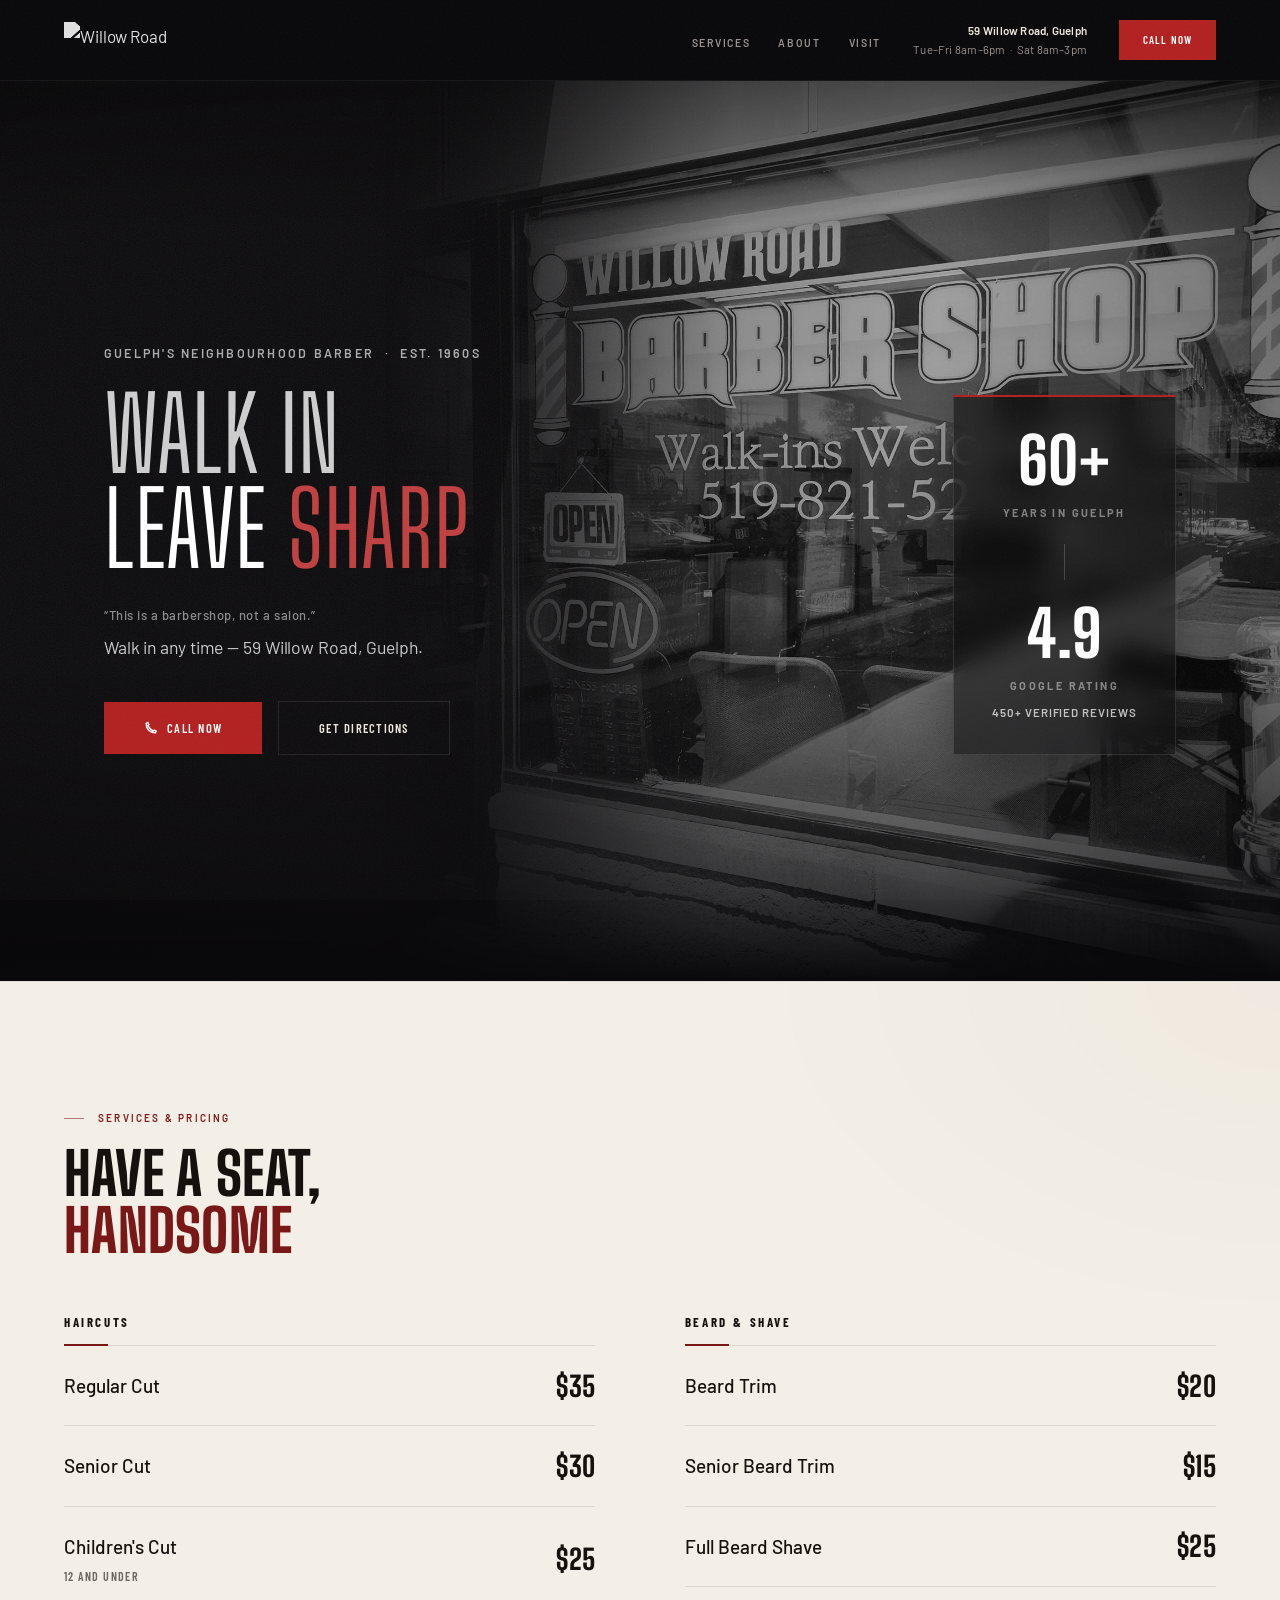
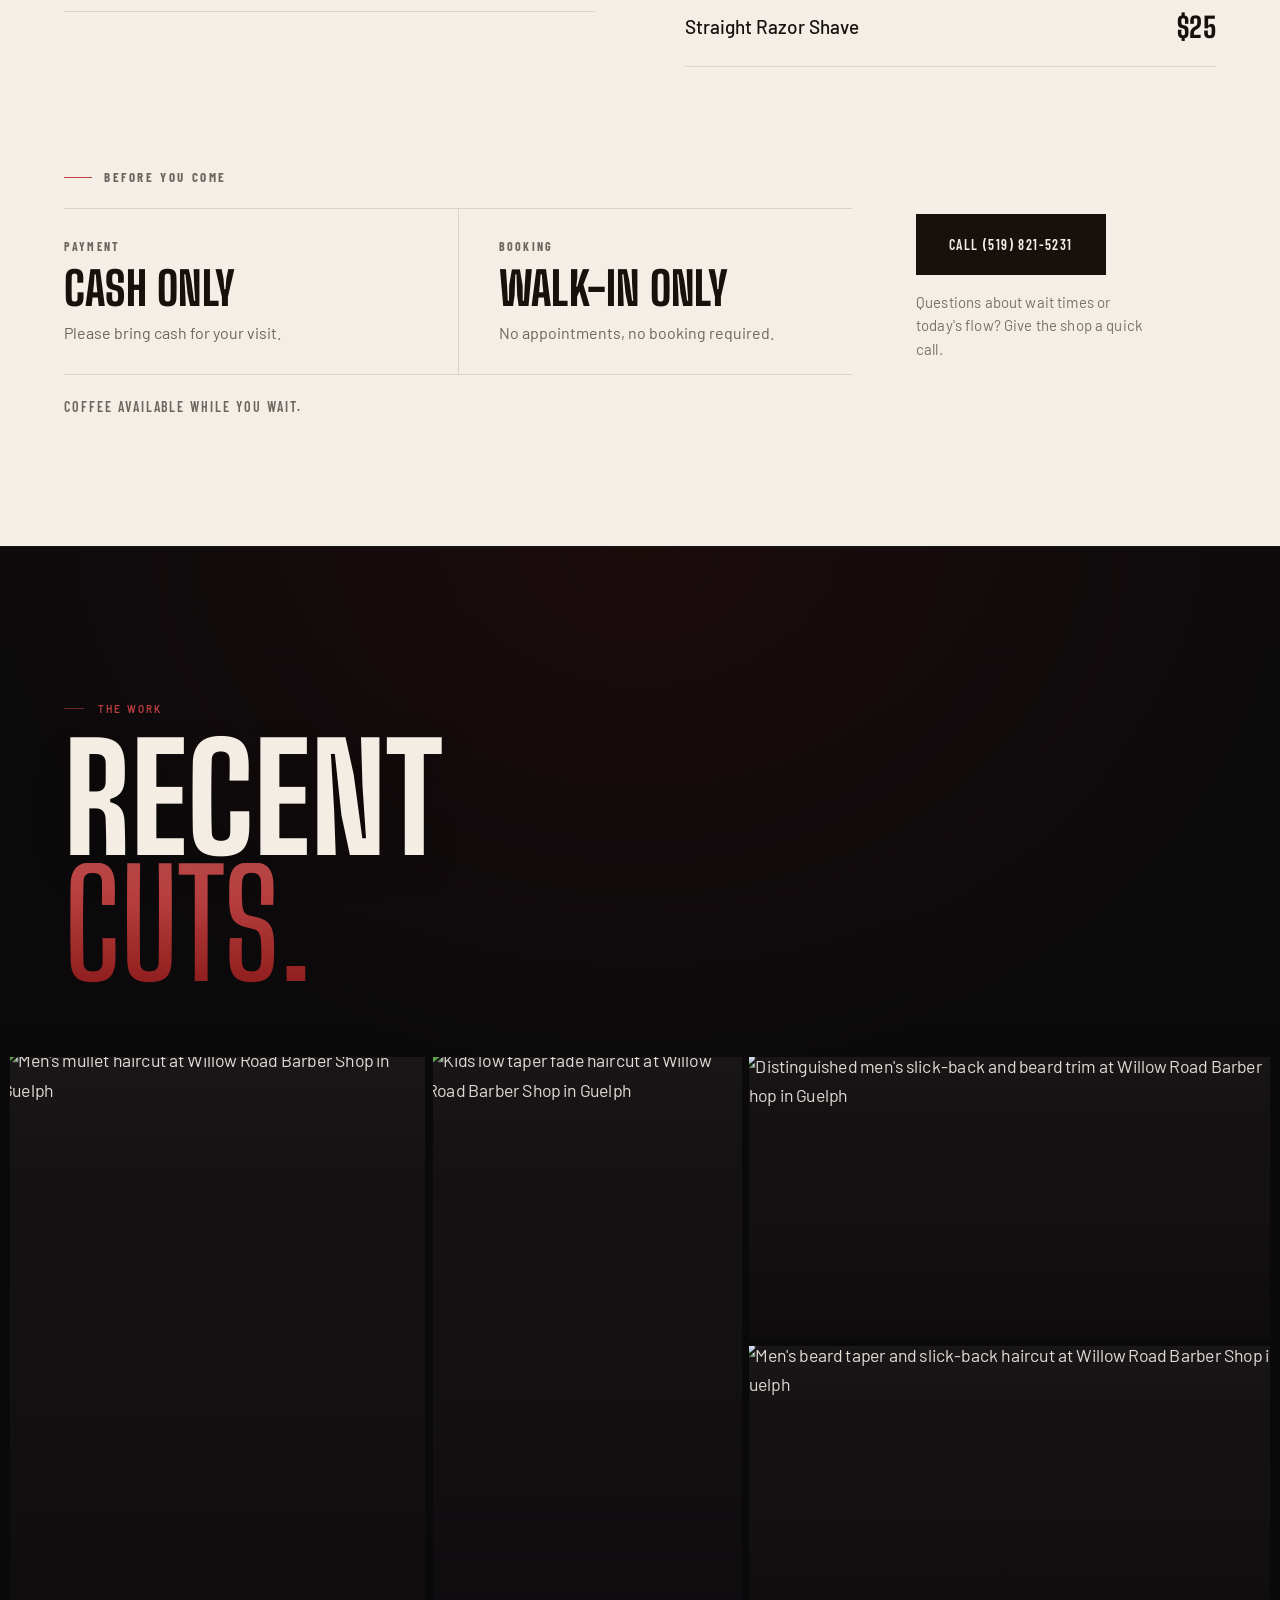
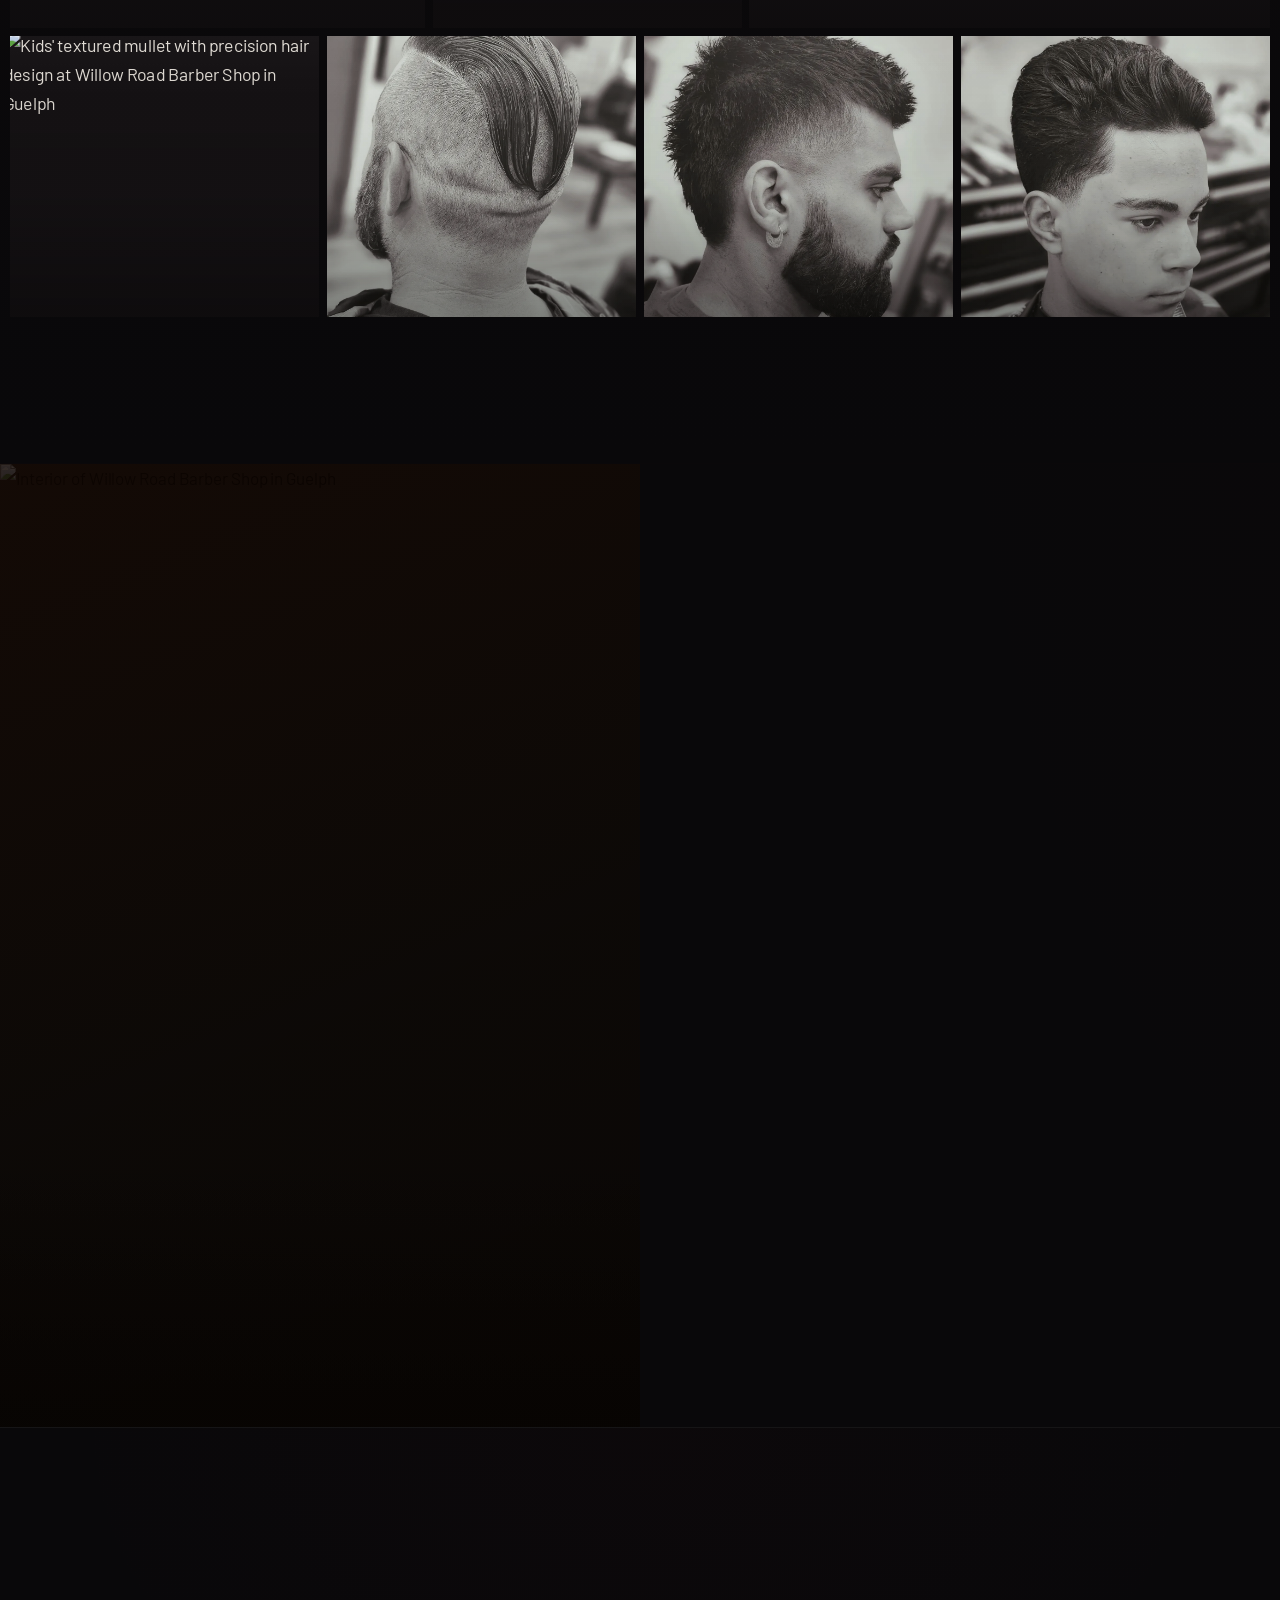
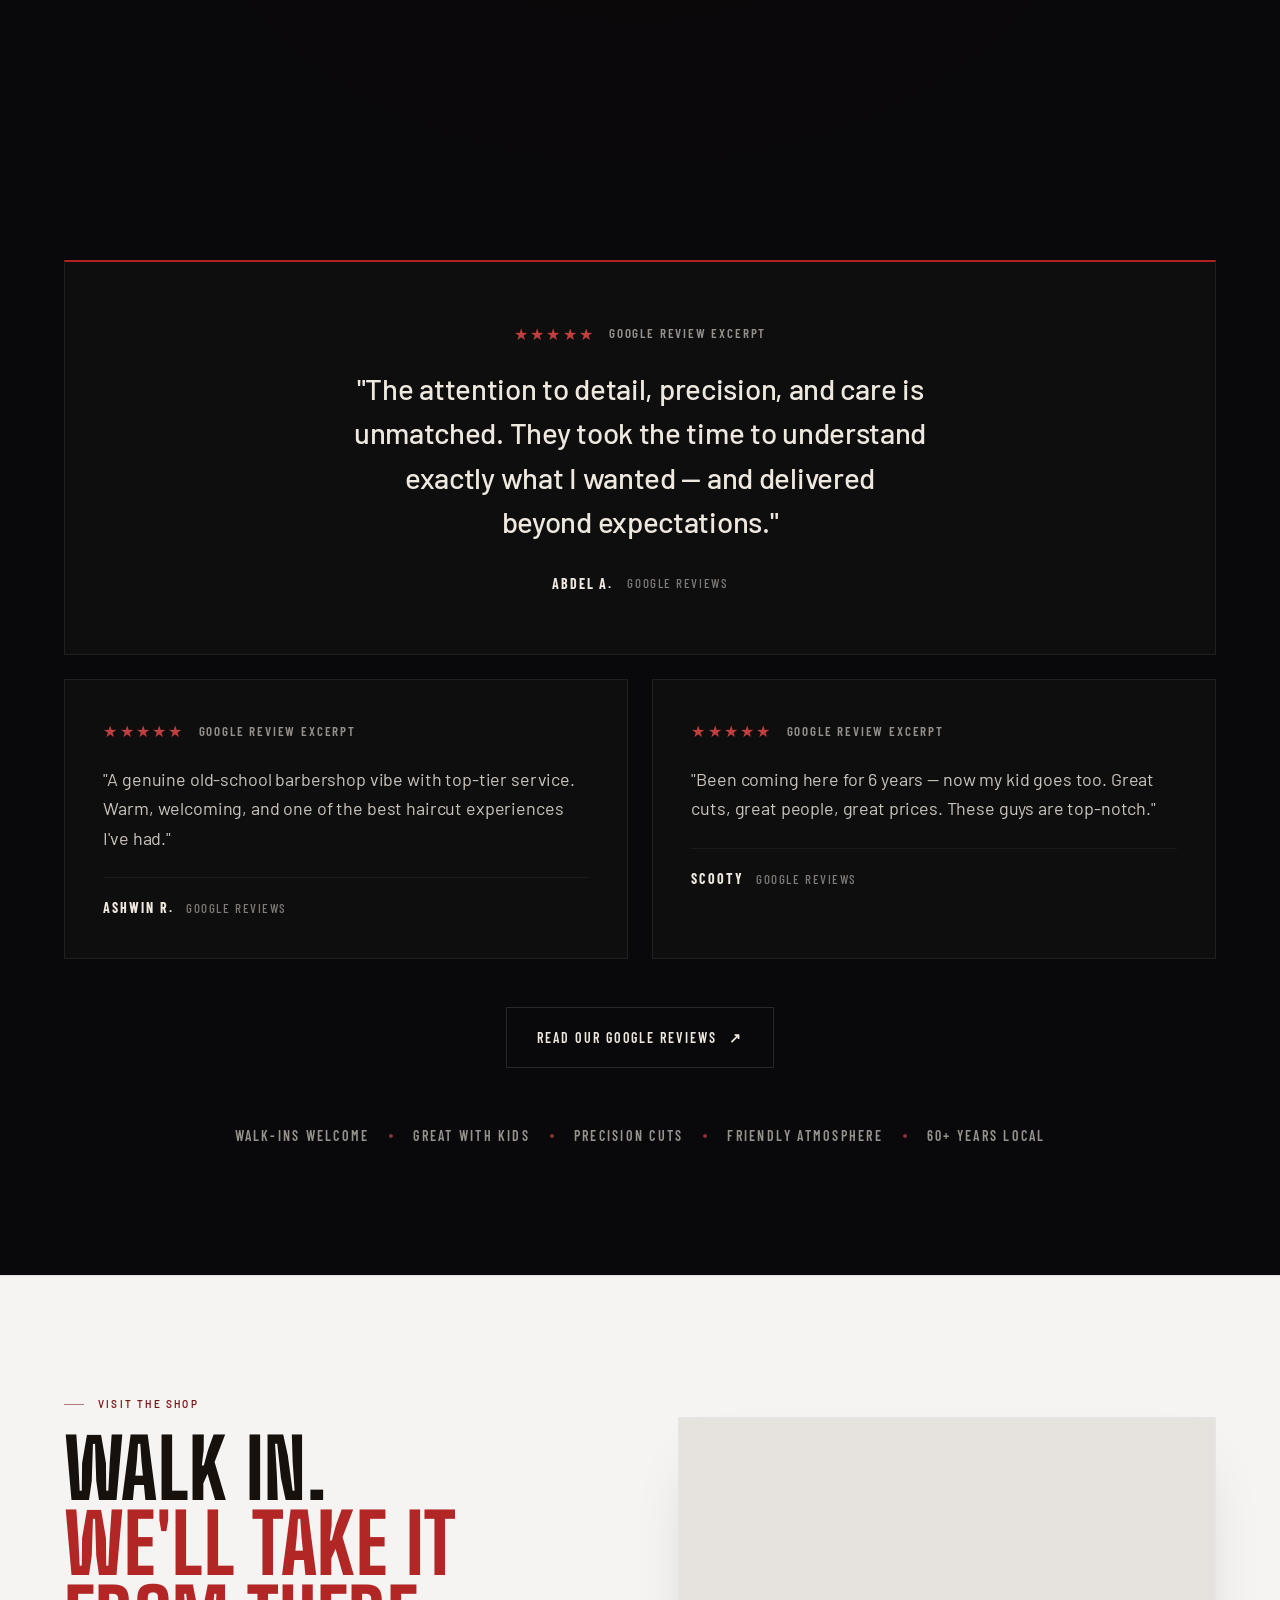
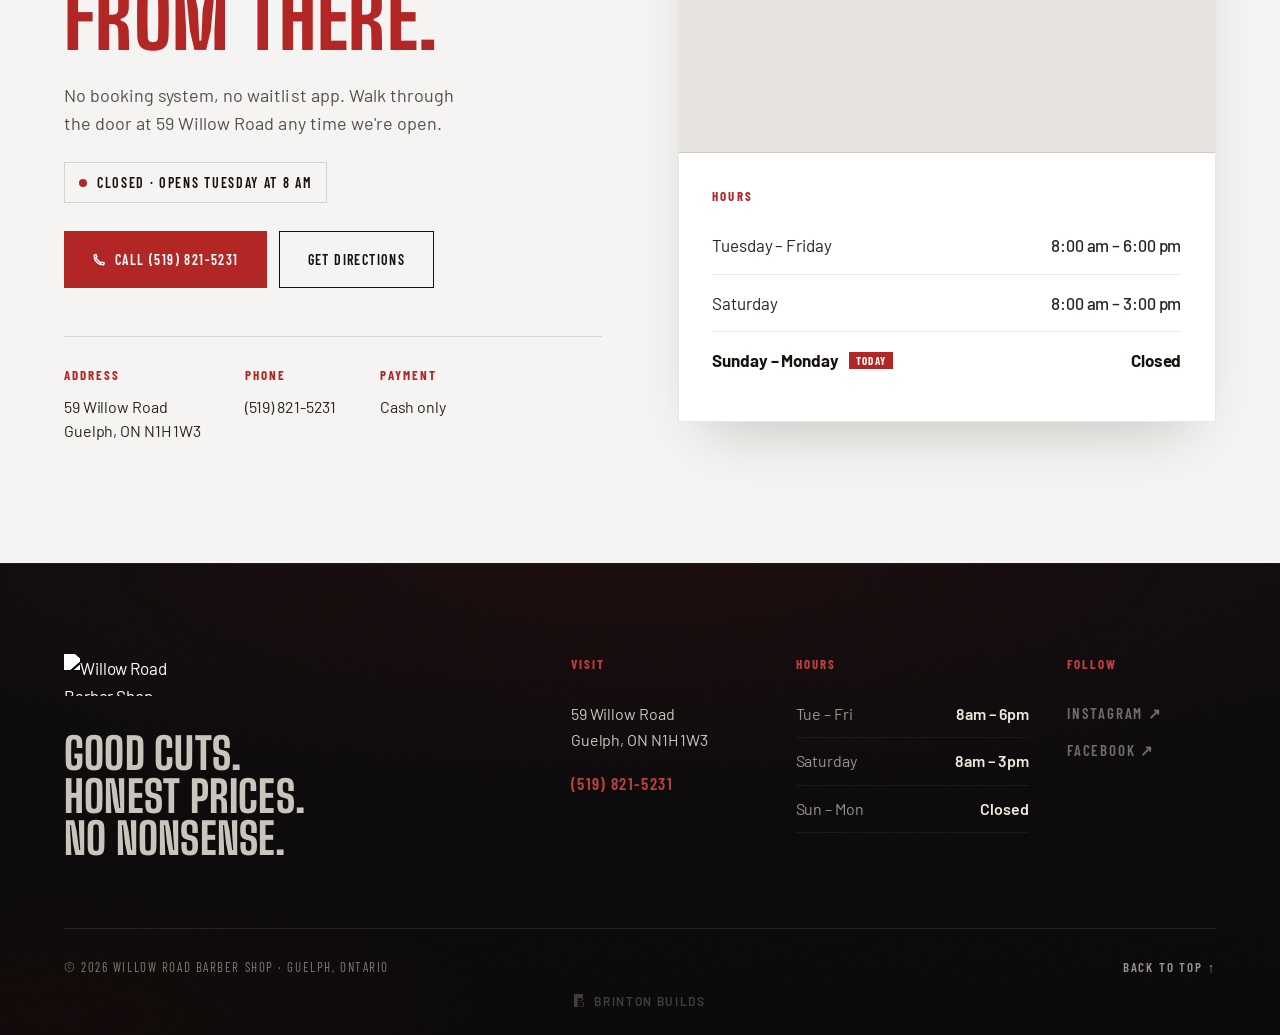
==== index.html @ 0d1af72f "Redesign pass: storefront hero, new type system, section polish, SEO - Hero: new black-and-white sto" ====
<!DOCTYPE html>
<html lang="en-CA">
<head>
  <meta charset="UTF-8" />
  <meta name="viewport" content="width=device-width, initial-scale=1" />
  <meta name="theme-color" content="#0c0a08" />
  <meta name="format-detection" content="telephone=yes" />

  <!-- ── Primary SEO ─────────────────────────────────────────── -->
  <title>Willow Road Barber Shop | Walk-In Barber in Guelph, ON</title>
  <meta name="description" content="Guelph barber shop at 59 Willow Road since the 1960s. Walk-in haircuts from $35, skin fades, kids' cuts, beard trims and straight-razor shaves. No appointment needed. Open Tue–Sat." />
  <meta name="keywords" content="Guelph barber, barber shop Guelph, haircut Guelph, walk-in barber Guelph, fade Guelph, beard trim Guelph, kids haircut Guelph, Willow Road barber, barber near me Guelph, men's haircut Guelph" />
  <meta name="author" content="Willow Road Barber Shop" />
  <meta name="robots" content="index, follow, max-image-preview:large, max-snippet:-1" />
  <link rel="canonical" href="https://willowroadbarber.ca/" />

  <!-- ── Geo targeting (Guelph, ON) ──────────────────────────── -->
  <meta name="geo.region" content="CA-ON" />
  <meta name="geo.placename" content="Guelph, Ontario" />
  <meta name="geo.position" content="43.5444832;-80.2741737" />
  <meta name="ICBM" content="43.5444832, -80.2741737" />

  <!-- ── Favicon &amp; app icons ───────────────────────────────── -->
  <link rel="icon" type="image/png" href="images/willow-road-barbershop-favicon.png" />
  <link rel="shortcut icon" href="images/willow-road-barbershop-favicon.png" />
  <link rel="apple-touch-icon" href="images/willow-road-barbershop-favicon.png" />
  <meta name="apple-mobile-web-app-title" content="Willow Road Barber" />
  <meta name="application-name" content="Willow Road Barber" />

  <!-- ── Open Graph (Facebook, LinkedIn, iMessage) ───────────── -->
  <meta property="og:type" content="business.business" />
  <meta property="og:site_name" content="Willow Road Barber Shop" />
  <meta property="og:title" content="Willow Road Barber Shop | Guelph's Neighbourhood Barber Since the 1960s" />
  <meta property="og:description" content="Walk in, leave sharp. Honest cuts, fades and beard trims at 59 Willow Road, Guelph. No appointment needed." />
  <meta property="og:url" content="https://willowroadbarber.ca/" />
  <meta property="og:image" content="https://willowroadbarber.ca/images/willow-road-barber-shop-guelph-storefront-og.jpg" />
  <meta property="og:image:type" content="image/jpeg" />
  <meta property="og:image:alt" content="Storefront window of Willow Road Barber Shop at 59 Willow Road, Guelph, Ontario" />
  <meta property="og:image:width" content="1200" />
  <meta property="og:image:height" content="630" />
  <meta property="og:locale" content="en_CA" />
  <meta property="business:contact_data:street_address" content="59 Willow Road" />
  <meta property="business:contact_data:locality" content="Guelph" />
  <meta property="business:contact_data:region" content="ON" />
  <meta property="business:contact_data:postal_code" content="N1H 1W3" />
  <meta property="business:contact_data:country_name" content="Canada" />
  <meta property="business:contact_data:phone_number" content="+1-519-821-5231" />

  <!-- ── Twitter / X card ────────────────────────────────────── -->
  <meta name="twitter:card" content="summary_large_image" />
  <meta name="twitter:title" content="Willow Road Barber Shop | Guelph Barber" />
  <meta name="twitter:description" content="Guelph's neighbourhood barber. Walk-in haircuts and fades. 59 Willow Road." />
  <meta name="twitter:image" content="https://willowroadbarber.ca/images/willow-road-barber-shop-guelph-storefront-og.jpg" />
  <meta name="twitter:image:alt" content="Storefront window of Willow Road Barber Shop in Guelph" />

  <!-- ── Fonts ───────────────────────────────────────────────── -->
  <link rel="preload" as="image" href="images/willow-road-barber-guelph-hero-storefront-1400.webp" media="(max-width: 900px)" />
  <link rel="preload" as="image" href="images/willow-road-barber-guelph-hero-storefront-2400.webp" media="(min-width: 901px)" />
  <link rel="preconnect" href="https://fonts.googleapis.com" />
  <link rel="preconnect" href="https://fonts.gstatic.com" crossorigin />
  <link href="https://fonts.googleapis.com/css2?family=Barlow:ital,wght@0,400;0,500;0,600;0,700;1,400&family=Barlow+Condensed:wght@500;600;700&family=Big+Shoulders+Display:wght@700;800;900&family=Permanent+Marker&display=swap" rel="stylesheet" />
  <link rel="stylesheet" href="willow-v2.css?v=20260925" />

  <!-- ── Structured Data: LocalBusiness / BarberShop ─────────── -->
  <script type="application/ld+json">
  {
    "@context": "https://schema.org",
    "@type": "BarberShop",
    "@id": "https://willowroadbarber.ca/#barbershop",
    "name": "Willow Road Barber Shop",
    "alternateName": "Willow Road Barber",
    "description": "Guelph's classic neighbourhood barber shop at 59 Willow Road, serving Guelph since the 1960s. Walk-in haircuts, skin fades, tapers, kids' cuts, beard trims and straight-razor shaves. No appointment needed.",
    "url": "https://willowroadbarber.ca/",
    "image": [
      "https://willowroadbarber.ca/images/willow-road-barber-shop-guelph-storefront-og.jpg",
      "https://willowroadbarber.ca/images/willow-road-barber-guelph-hero-storefront-2400.webp",
      "https://willowroadbarber.ca/images/willow-road-barbershop-interior-guelph.webp",
      "https://willowroadbarber.ca/images/willow-road-barbershop-barber-cutting-hair-guelph.webp"
    ],
    "logo": "https://willowroadbarber.ca/images/willow-road-barbershop-logo.webp",
    "telephone": "+1-519-821-5231",
    "priceRange": "$$",
    "currenciesAccepted": "CAD",
    "paymentAccepted": "Cash",
    "address": {
      "@type": "PostalAddress",
      "streetAddress": "59 Willow Road",
      "addressLocality": "Guelph",
      "addressRegion": "ON",
      "postalCode": "N1H 1W3",
      "addressCountry": "CA"
    },
    "geo": {
      "@type": "GeoCoordinates",
      "latitude": 43.5444832,
      "longitude": -80.2741737
    },
    "areaServed": [
      {
        "@type": "City",
        "name": "Guelph",
        "containedInPlace": {
          "@type": "AdministrativeArea",
          "name": "Ontario"
        }
      },
      {
        "@type": "AdministrativeArea",
        "name": "Wellington County"
      }
    ],
    "openingHoursSpecification": [
      {
        "@type": "OpeningHoursSpecification",
        "dayOfWeek": [
          "Tuesday",
          "Wednesday",
          "Thursday",
          "Friday"
        ],
        "opens": "08:00",
        "closes": "18:00"
      },
      {
        "@type": "OpeningHoursSpecification",
        "dayOfWeek": "Saturday",
        "opens": "08:00",
        "closes": "15:00"
      }
    ],
    "sameAs": [
      "https://www.facebook.com/willow.road.barbershop",
      "https://www.instagram.com/willowroadbarber"
    ],
    "hasOfferCatalog": {
      "@type": "OfferCatalog",
      "name": "Services",
      "itemListElement": [
        {
          "@type": "Offer",
          "itemOffered": {
            "@type": "Service",
            "name": "Regular Cut"
          },
          "price": "35",
          "priceCurrency": "CAD"
        },
        {
          "@type": "Offer",
          "itemOffered": {
            "@type": "Service",
            "name": "Senior Cut"
          },
          "price": "30",
          "priceCurrency": "CAD"
        },
        {
          "@type": "Offer",
          "itemOffered": {
            "@type": "Service",
            "name": "Children's Cut (12 and under)"
          },
          "price": "25",
          "priceCurrency": "CAD"
        },
        {
          "@type": "Offer",
          "itemOffered": {
            "@type": "Service",
            "name": "Beard Trim"
          },
          "price": "20",
          "priceCurrency": "CAD"
        },
        {
          "@type": "Offer",
          "itemOffered": {
            "@type": "Service",
            "name": "Senior Beard Trim"
          },
          "price": "15",
          "priceCurrency": "CAD"
        },
        {
          "@type": "Offer",
          "itemOffered": {
            "@type": "Service",
            "name": "Full Beard Shave"
          },
          "price": "25",
          "priceCurrency": "CAD"
        },
        {
          "@type": "Offer",
          "itemOffered": {
            "@type": "Service",
            "name": "Straight Razor Shave"
          },
          "price": "25",
          "priceCurrency": "CAD"
        }
      ]
    },
    "hasMap": "https://www.google.com/maps?cid=17112713918685054955",
    "knowsAbout": [
      "Men's haircuts",
      "Skin fades",
      "Taper fades",
      "Kids' haircuts",
      "Beard trims",
      "Straight-razor shaves",
      "Mullets",
      "Hair designs"
    ],
    "employee": [
      {
        "@type": "Person",
        "name": "Riccardo",
        "jobTitle": "Owner / Barber"
      },
      {
        "@type": "Person",
        "name": "Tarun",
        "jobTitle": "Barber"
      }
    ],
    "slogan": "Walk in. Leave sharp.",
    "publicAccess": true
  }
  </script>

  <script type="application/ld+json">
  {
    "@context": "https://schema.org",
    "@type": "WebSite",
    "url": "https://willowroadbarber.ca/",
    "name": "Willow Road Barber Shop",
    "inLanguage": "en-CA",
    "publisher": { "@id": "https://willowroadbarber.ca/#barbershop" }
  }
  </script>

</head>
<body>

<!-- Skip link for keyboard + screen reader users (AODA / WCAG 2.4.1) -->
<a class="skip-link" href="#main">Skip to main content</a>

<!-- ======================================================
   HEADER
   ====================================================== -->
<header class="site-header">
  <div class="container">
    <a class="site-logo" href="#top" aria-label="Willow Road Barber Shop — Home">
      <img src="images/willow-road-barbershop-logo.webp"
           alt="Willow Road Barber Shop Guelph"
           width="160" height="44"
           fetchpriority="high" decoding="async" />
    </a>
    <div class="header-right">
      <nav aria-label="Site sections">
        <ul class="header-nav">
          <li><a href="#services">Services</a></li>
          <li><a href="#about">About</a></li>
          <li><a href="#visit">Visit</a></li>
        </ul>
      </nav>
      <div class="header-info" aria-label="Hours and location">
        <strong>59 Willow Road, Guelph</strong><br>
        Tue–Fri 8am–6pm &nbsp;·&nbsp; Sat 8am–3pm
      </div>
      <a href="tel:+15198215231" class="header-cta">Call Now</a>
    </div>
  </div>
</header>

<!-- ======================================================
   MAIN CONTENT
   ====================================================== -->
<main id="main">

<!-- ======================================================
   HERO
   ====================================================== -->
<section class="hero" aria-labelledby="hero-heading">
  <div class="hero-bg" id="heroBg" role="img" aria-label="Storefront window of Willow Road Barber Shop in Guelph with barber poles and walk-ins welcome sign"></div>
  <div class="hero-scrim" aria-hidden="true"></div>
  <div class="hero-content">
    <div class="hero-inner">
      <div class="hero-text">
        <p class="hero-eyebrow">Guelph's neighbourhood barber &nbsp;·&nbsp; Est. 1960s</p>
        <h1 class="hero-heading" id="hero-heading">
          <span class="hero-line hero-line--1">Walk in</span>
          <span class="hero-line hero-line--2">Leave <span class="accent">sharp</span></span>
        </h1>
        <p class="hero-quote">&#8220;This is a barbershop, not a salon.&#8221;</p>
        <p class="hero-sub">
          Walk in any time — 59 Willow Road, Guelph.
        </p>
        <div class="hero-actions">
          <a href="tel:+15198215231" class="btn-primary">
            <svg width="14" height="14" viewBox="0 0 20 20" fill="none" stroke="currentColor" stroke-width="2" aria-hidden="true">
              <path stroke-linecap="round" d="M3 3.5C3 11.5 8.5 17 16.5 17l1-2.5-3-1.5-1.5 1.5C11 13 7 9 5.5 6.5L7 5 5.5 2 3 3.5z" />
            </svg>
            Call Now
          </a>
          <a href="https://www.google.com/maps/dir/?api=1&destination=59+Willow+Road+Guelph+Ontario" target="_blank" rel="noopener" class="btn-ghost">Get Directions</a>
        </div>
      </div>
      <div class="hero-aside" aria-hidden="true">
        <div class="hero-stat">
          <div class="hero-stat-num">60+</div>
          <div class="hero-stat-label">Years in Guelph</div>
        </div>
        <div class="hero-rule"></div>
        <a class="hero-stat hero-stat--link" href="https://www.google.com/search?sca_esv=b2645f01ee3a3dc1&sxsrf=ANbL-n4sOeBATrkxTKhN3M0EsgHSBQbiew:1776912337131&si=AL3DRZHrmvnFAVQPOO2Bzhf8AX9KZZ6raUI_dT7DG_z0kV2_x6CsO5U5V0QRDn8jNfIKD50cDJ-zj-R7piUgAYaaMro2BWD90yPa4YGv5ewppt0dctryQ_CoGE8zx_gtVVtLQD-m3owsjeQFWpUQc6H4Ujsy-bI2VA%3D%3D&q=Willow+Road+Barber+Shop+Reviews&sa=X&ved=2ahUKEwijhpul-oKUAxXtiSsGHbiJBhcQ0bkNegQIKxAH&biw=2148&bih=814&dpr=1" target="_blank" rel="noopener" aria-label="Read Willow Road Barber Shop Google reviews">
          <div class="hero-stat-num">4.9</div>
          <div class="hero-stat-label">Google Rating</div>
          <div class="hero-stat-meta">450+ verified reviews</div>
        </a>
      </div>
    </div>
  </div>
</section>



<!-- ======================================================
   SERVICES
   ====================================================== -->
<section id="services" class="services">
  <div class="container">
    <div class="section-head reveal-up">
      <p class="eyebrow">Services &amp; Pricing</p>
      <h2 class="section-title">Have a Seat, <span class="accent">Handsome</span></h2>
    </div>
    <div class="services-layout reveal-up reveal-delay-1">
      <div>
        <h3 class="svc-group-title">Haircuts</h3>
        <div class="svc-row">
          <div class="svc-name">Regular Cut</div>
          <div class="svc-price">$35</div>
        </div>
        <div class="svc-row">
          <div class="svc-name">Senior Cut</div>
          <div class="svc-price">$30</div>
        </div>
        <div class="svc-row">
          <div>
            <div class="svc-name">Children's Cut</div>
            <div class="svc-note">12 and under</div>
          </div>
          <div class="svc-price">$25</div>
        </div>
      </div>
      <div>
        <h3 class="svc-group-title">Beard &amp; Shave</h3>
        <div class="svc-row">
          <div class="svc-name">Beard Trim</div>
          <div class="svc-price">$20</div>
        </div>
        <div class="svc-row">
          <div class="svc-name">Senior Beard Trim</div>
          <div class="svc-price">$15</div>
        </div>
        <div class="svc-row">
          <div class="svc-name">Full Beard Shave</div>
          <div class="svc-price">$25</div>
        </div>
        <div class="svc-row">
          <div class="svc-name">Straight Razor Shave</div>
          <div class="svc-price">$25</div>
        </div>
      </div>
    </div>
    <div class="services-foot reveal-up reveal-delay-2">
      <div class="services-note" aria-label="Important visit information">
        <div class="services-note-intro">Before You Come</div>
        <div class="services-note-grid">
          <div class="services-note-item services-note-item--priority">
            <span class="services-note-label">Payment</span>
            <strong class="services-note-value">Cash Only</strong>
            <span class="services-note-copy">Please bring cash for your visit.</span>
          </div>
          <div class="services-note-item services-note-item--priority">
            <span class="services-note-label">Booking</span>
            <strong class="services-note-value">Walk-In Only</strong>
            <span class="services-note-copy">No appointments, no booking required.</span>
          </div>
        </div>
        <div class="services-note-secondary">Coffee available while you wait.</div>
      </div>
      <div class="services-foot-action">
        <a href="tel:+15198215231" class="btn-primary services-foot-cta">Call (519) 821-5231</a>
        <p class="services-foot-caption">Questions about wait times or today's flow? Give the shop a quick call.</p>
      </div>
    </div>
  </div>
</section>

<!-- ======================================================
   GALLERY
   ====================================================== -->
<section id="gallery" class="gallery gallery--light" aria-label="Haircut portfolio gallery">
  <div class="gallery-head reveal-up">
    <div class="gallery-head-inner">
      <p class="eyebrow">The Work</p>
      <h2 class="gallery-title">
        <span>Recent</span>
        <em><span class="accent">Cuts.</span></em>
      </h2>
    </div>
  </div>

  <!-- Primary curated gallery — 8 haircut-focused images -->
  <div class="gallery-band reveal-up reveal-delay-1" id="galleryPrimary">
    <div class="gallery-grid gallery-grid--impact">

      <!-- 1 — mullet haircut portrait -->
      <figure class="g-item g-item--clickable" tabindex="0" role="button"
              aria-label="Open image: Men's mullet haircut">
        <img src="images/mens-mullet-haircut-willow-road-barbershop.webp"
             alt="Men's mullet haircut at Willow Road Barber Shop in Guelph"
             loading="lazy" />
      </figure>

      <!-- 2 — tall portrait: kids low taper fade -->
      <figure class="g-item g-item--clickable" tabindex="0" role="button"
              aria-label="Open image: Kids low taper fade haircut">
        <picture>
          <source srcset="images/kids-low-taper-fade-guelph.webp" type="image/webp" />
          <img src="images/kids-low-taper-fade-guelph.jpeg"
               alt="Kids low taper fade haircut at Willow Road Barber Shop in Guelph"
               loading="lazy" />
        </picture>
      </figure>

      <!-- 3 — slick-back and beard -->
      <figure class="g-item g-item--clickable" tabindex="0" role="button"
              aria-label="Open image: Men's slick-back and beard">
        <img src="images/mens-senior-slickback-beard-guelph.webp"
             alt="Distinguished men's slick-back and beard trim at Willow Road Barber Shop in Guelph"
             loading="lazy" />
      </figure>

      <!-- 4 — beard taper and slickback -->
      <figure class="g-item g-item--clickable" tabindex="0" role="button"
              aria-label="Open image: Men's beard taper and slickback">
        <img src="images/mens-beard-taper-slickback-guelph.webp"
             alt="Men's beard taper and slick-back haircut at Willow Road Barber Shop in Guelph"
             loading="lazy" />
      </figure>

      <!-- 5 — kids textured mullet with precision hair design -->
      <figure class="g-item g-item--clickable" tabindex="0" role="button"
              aria-label="Open image: Kids' textured mullet with hair design">
        <img src="images/kids-textured-mullet-hair-design-guelph.webp"
             alt="Kids' textured mullet with precision hair design at Willow Road Barber Shop in Guelph"
             loading="lazy" />
      </figure>

      <!-- 6 — disconnected undercut with hair design -->
      <figure class="g-item g-item--clickable" tabindex="0" role="button"
              aria-label="Open image: Men's disconnected undercut with hair design">
        <img src="images/mens-disconnected-undercut-slick-back-hair-design-guelph.webp"
             alt="Men's disconnected undercut with long slick-back top and curved shaved hair design at Willow Road Barber Shop in Guelph"
             loading="lazy" />
      </figure>

      <!-- 7 — mid skin fade, textured crop and beard -->
      <figure class="g-item g-item--clickable" tabindex="0" role="button"
              aria-label="Open image: Men's mid skin fade with textured crop and beard">
        <img src="images/mens-mid-skin-fade-textured-crop-beard-guelph.webp"
             alt="Men's mid skin fade with textured crop and faded full beard at Willow Road Barber Shop in Guelph"
             loading="lazy" />
      </figure>

      <!-- 8 — teen low taper fade pompadour -->
      <figure class="g-item g-item--clickable" tabindex="0" role="button"
              aria-label="Open image: Teen low taper fade with pompadour">
        <img src="images/teen-low-taper-fade-pompadour-guelph.webp"
             alt="Teen low taper fade with swept-back pompadour at Willow Road Barber Shop in Guelph"
             loading="lazy" />
      </figure>

    </div>
  </div>

  <!-- View More button -->
  <div class="gallery-expand-row reveal-up reveal-delay-2">
    <button class="gallery-more-btn" id="galleryMoreBtn"
            aria-expanded="false" aria-controls="gallerySecondary">
      <span class="gallery-more-label">More Cuts</span>
      <span class="gallery-more-icon" aria-hidden="true">
        <svg width="11" height="11" viewBox="0 0 11 11" fill="none"
             stroke="currentColor" stroke-width="1.6"
             stroke-linecap="round" stroke-linejoin="round">
          <path d="M5.5 1.5v8M1.5 5.5l4 4 4-4"/>
        </svg>
      </span>
    </button>
  </div>

  <!-- Secondary gallery — hidden until expanded -->
  <div class="gallery-secondary" id="gallerySecondary" aria-hidden="true">
    <div class="gallery-grid gallery-grid--secondary">

      <!-- Haircut portfolio — prioritised by variety and strength -->

      <figure class="g-item g-item--clickable" tabindex="0" role="button"
              aria-label="Open image: Men's classic fade with full beard">
        <img src="images/mens-classic-fade-full-beard-guelph.webp"
             alt="Men's classic fade with full beard at Willow Road Barber Shop in Guelph"
             loading="lazy" />
      </figure>

      <figure class="g-item g-item--clickable" tabindex="0" role="button"
              aria-label="Open image: Men's low fade with textured quiff and beard">
        <img src="images/mens-low-fade-textured-quiff-beard-guelph.webp"
             alt="Men's low fade with textured quiff and beard at Willow Road Barber Shop in Guelph"
             loading="lazy" />
      </figure>

      <figure class="g-item g-item--clickable" tabindex="0" role="button"
              aria-label="Open image: Men's skin fade haircut">
        <img src="images/mens-skin-fade-willow-road-barbershop-guelph.webp"
             alt="Men's skin fade haircut at Willow Road Barber Shop in Guelph"
             loading="lazy" />
      </figure>

      <figure class="g-item g-item--clickable" tabindex="0" role="button"
              aria-label="Open image: Kids' fade with design lines">
        <img src="images/kids-fade-design-lines-guelph.webp"
             alt="Kids' bald fade with precision design lines at Willow Road Barber Shop in Guelph"
             loading="lazy" />
      </figure>

      <figure class="g-item g-item--clickable" tabindex="0" role="button"
              aria-label="Open image: Men's undercut slick-back fade">
        <img src="images/mens-undercut-slickback-fade-guelph.webp"
             alt="Men's undercut slick-back fade at Willow Road Barber Shop in Guelph"
             loading="lazy" />
      </figure>

      <figure class="g-item g-item--clickable" tabindex="0" role="button"
              aria-label="Open image: Boys' high fade comb-over">
        <img src="images/boys-high-fade-comb-over-guelph.webp"
             alt="Boys' high fade comb-over with crisp line-up at Willow Road Barber Shop in Guelph"
             loading="lazy" />
      </figure>

      <figure class="g-item g-item--clickable" tabindex="0" role="button"
              aria-label="Open image: Men's mullet with bald fade">
        <img src="images/mens-mullet-bald-fade-willow-road-barbershop.webp"
             alt="Men's mullet with bald fade at Willow Road Barber Shop in Guelph"
             loading="lazy" />
      </figure>

      <figure class="g-item g-item--clickable" tabindex="0" role="button"
              aria-label="Open image: Kids' blonde textured crop">
        <img src="images/kids-blonde-textured-crop-guelph.webp"
             alt="Kids' blonde textured crop haircut at Willow Road Barber Shop in Guelph"
             loading="lazy" />
      </figure>

      <figure class="g-item g-item--clickable" tabindex="0" role="button"
              aria-label="Open image: Men's textured French crop fade">
        <img src="images/mens-textured-french-crop-fade-guelph.webp"
             alt="Men's textured French crop with skin fade at Willow Road Barber Shop in Guelph"
             loading="lazy" />
      </figure>

      <figure class="g-item g-item--clickable" tabindex="0" role="button"
              aria-label="Open image: Men's mid fade with textured crop and beard line-up">
        <img src="images/mens-mid-fade-textured-crop-beard-line-up-guelph.webp"
             alt="Men's mid fade with textured crop and sharp full beard line-up at Willow Road Barber Shop in Guelph"
             loading="lazy" />
      </figure>

      <figure class="g-item g-item--clickable" tabindex="0" role="button"
              aria-label="Open image: Classic taper on grey hair">
        <img src="images/mens-classic-taper-grey-hair-guelph.webp"
             alt="Clean classic taper haircut on grey hair at Willow Road Barber Shop in Guelph"
             loading="lazy" />
      </figure>

      <figure class="g-item g-item--clickable" tabindex="0" role="button"
              aria-label="Open image: Kids' mullet V hair design">
        <img src="images/kids-mullet-v-hair-design-guelph.webp"
             alt="Kids' mullet with V-shape precision hair design at Willow Road Barber Shop in Guelph"
             loading="lazy" />
      </figure>

      <figure class="g-item g-item--clickable" tabindex="0" role="button"
              aria-label="Open image: Modern mullet side profile">
        <img src="images/mens-modern-mullet-willow-road-barbershop.webp"
             alt="Men's modern mullet haircut side profile at Willow Road Barber Shop in Guelph"
             loading="lazy" />
      </figure>

      <figure class="g-item g-item--clickable" tabindex="0" role="button"
              aria-label="Open image: Haircut result">
        <img src="images/haircut-result-willow-road-barbershop-2.webp"
             alt="Men's fade haircut result at Willow Road Barber Shop in Guelph"
             loading="lazy" />
      </figure>

      <figure class="g-item g-item--clickable" tabindex="0" role="button"
              aria-label="Open image: Haircut result">
        <img src="images/haircut-result-willow-road-barbershop-3.webp"
             alt="Clean taper cut result at Willow Road Barber Shop in Guelph"
             loading="lazy" />
      </figure>

      <figure class="g-item g-item--clickable" tabindex="0" role="button"
              aria-label="Open image: Haircut result">
        <img src="images/haircut-result-willow-road-barbershop-4.webp"
             alt="Fresh haircut finish at Willow Road Barber Shop in Guelph"
             loading="lazy" />
      </figure>

      <figure class="g-item g-item--clickable" tabindex="0" role="button"
              aria-label="Open image: Haircut result">
        <img src="images/haircut-result-willow-road-barbershop-6.webp"
             alt="Precision fade and cut result at Willow Road Barber Shop in Guelph"
             loading="lazy" />
      </figure>

      <figure class="g-item g-item--clickable" tabindex="0" role="button"
              aria-label="Open image: Haircut result">
        <img src="images/haircut-result-willow-road-barbershop-9.webp"
             alt="Finished haircut result at Willow Road Barber Shop in Guelph"
             loading="lazy" />
      </figure>

    </div>
  </div>

</section>

<!-- ======================================================
   ABOUT
   ====================================================== -->
<section id="about" class="about">

  <!-- LEFT: dark cinematic wall -->
  <div class="about-cinema" aria-label="Photo wall — Willow Road Barber Shop">

    <!-- Background: shop interior -->
    <div class="about-wall" aria-hidden="true">
      <img class="about-wall-img"
           src="images/willow-road-barbershop-interior-guelph.webp"
           alt="Interior of Willow Road Barber Shop in Guelph"
           loading="lazy" decoding="async" />
    </div>

    <!-- Polaroid: Tarun — larger, upper-left -->
    <!-- Annotation is nested here so it tracks the photo at any viewport width -->
    <div class="about-polaroid about-polaroid--tarun">
      <div class="about-polaroid-photo">
        <img src="images/tarun-profile-willow-road-barber-shop-guelph.webp"
             alt="Tarun at Willow Road Barber Shop in Guelph"
             loading="lazy" decoding="async" />
      </div>
      <div class="about-polaroid-caption">
        <span class="about-polaroid-name">Tarun</span>
        <span class="about-polaroid-role">Elite Barber</span>
      </div>
      <div class="about-annot about-annot--tarun" aria-hidden="true">
        <p class="about-annot-text">Precision<br><em>above</em><br><em>everything.</em></p>
        <svg class="about-annot-arrow" width="52" height="44" viewBox="0 0 52 44" fill="none" xmlns="http://www.w3.org/2000/svg">
          <path d="M 46 7 C 36 13 18 23 8 37" stroke="currentColor" stroke-width="1.4" stroke-linecap="round"/>
          <path d="M 8 37 L 3 29 M 8 37 L 17 34" stroke="currentColor" stroke-width="1.4" stroke-linecap="round"/>
        </svg>
      </div>
    </div>

    <!-- Polaroid: Ricky — lower, center-right -->
    <div class="about-polaroid about-polaroid--ricky">
      <div class="about-polaroid-photo">
        <img src="images/ricky-profile-at-work-willow-road-barbershop.webp"
             alt="Ricky cutting hair at Willow Road Barber Shop"
             loading="lazy" decoding="async" />
      </div>
      <div class="about-polaroid-caption">
        <span class="about-polaroid-name">Ricky</span>
        <span class="about-polaroid-role">Owner / Barber</span>
      </div>
    </div>

    <!-- Annotation: Ricky -->
    <div class="about-annot about-annot--ricky" aria-hidden="true">
      <p class="about-annot-text">The man<br><em>behind</em><br>the chair.</p>
      <svg class="about-annot-arrow about-annot-arrow--flip" width="52" height="44" viewBox="0 0 52 44" fill="none" xmlns="http://www.w3.org/2000/svg">
        <path d="M 6 37 C 16 29 34 18 44 6" stroke="currentColor" stroke-width="1.4" stroke-linecap="round"/>
        <path d="M 44 6 L 48 14 M 44 6 L 36 10" stroke="currentColor" stroke-width="1.4" stroke-linecap="round"/>
      </svg>
    </div>

  </div>

  <!-- RIGHT: editorial content panel -->
  <div class="about-copy reveal-up reveal-delay-1">
    <p class="eyebrow">About the Shop</p>
    <h2 class="section-title">Guelph's Classic<br><span class="accent">Barber Shop</span></h2>
    <div class="about-body">
      <p>
        Formerly known as Carlos Barber Shop, Willow Road has been a fixture
        on this street since the 1960s. Riccardo runs it the same
        way it's always been run — good work, honest prices, no nonsense.
      </p>
      <p>
        Regulars have been coming for decades.
        Pull up a chair. Coffee's on.
      </p>
    </div>
    <div class="about-pillars">

      <div class="about-pillar">
        <div class="pillar-icon" aria-hidden="true">
          <svg viewBox="0 0 32 26" fill="none" stroke="currentColor" stroke-width="1.5" stroke-linecap="round" stroke-linejoin="round">
            <circle cx="11" cy="8.5" r="5.5"/>
            <path d="M2 24c0-5 4-8.5 9-8.5s9 3.5 9 8.5"/>
            <circle cx="23" cy="10" r="4" opacity="0.75"/>
            <path d="M19.5 24c0-3.5 1.5-6 3.5-7"/>
          </svg>
        </div>
        <div class="pillar-title">Great with Kids</div>
        <div class="pillar-body">Patient service for first haircuts and nervous little ones.</div>
      </div>

      <div class="about-pillar">
        <div class="pillar-icon" aria-hidden="true">
          <svg viewBox="0 0 28 28" fill="none" stroke="currentColor" stroke-width="1.5" stroke-linecap="round" stroke-linejoin="round">
            <circle cx="7" cy="7" r="4"/>
            <circle cx="7" cy="21" r="4"/>
            <line x1="10.5" y1="7.8" x2="24" y2="20.2"/>
            <line x1="10.5" y1="20.2" x2="24" y2="7.8"/>
          </svg>
        </div>
        <div class="pillar-title">Classic Cuts</div>
        <div class="pillar-body">Fades, tapers, line-ups and straight-razor finishes.</div>
      </div>

      <div class="about-pillar">
        <div class="pillar-icon" aria-hidden="true">
          <svg viewBox="0 0 28 28" fill="none" stroke="currentColor" stroke-width="1.5" stroke-linecap="round" stroke-linejoin="round">
            <rect x="3" y="5" width="22" height="20" rx="2"/>
            <line x1="3" y1="11" x2="25" y2="11"/>
            <line x1="9" y1="3" x2="9" y2="7"/>
            <line x1="19" y1="3" x2="19" y2="7"/>
            <polyline points="10,17 13,20 18,15"/>
          </svg>
        </div>
        <div class="pillar-title">No Appointment</div>
        <div class="pillar-body">Walk in any time. No booking app, no waitlist.</div>
      </div>

      <div class="about-pillar">
        <div class="pillar-icon" aria-hidden="true">
          <svg viewBox="0 0 28 30" fill="none" stroke="currentColor" stroke-width="1.5" stroke-linecap="round" stroke-linejoin="round">
            <path d="M14 2 L24 6.5 L24 17.5 C24 23 19.5 27.5 14 29.5 C8.5 27.5 4 23 4 17.5 L4 6.5 Z"/>
            <text x="14" y="21" font-size="7.5" text-anchor="middle" stroke="none" fill="currentColor" font-weight="700" font-family="sans-serif" letter-spacing="-0.5">60+</text>
          </svg>
        </div>
        <div class="pillar-title">60+ Years Local</div>
        <div class="pillar-body">Serving the same neighbourhood since the 1960s.</div>
      </div>

    </div>
  </div>

</section>

<!-- ======================================================
   TESTIMONIALS
   ====================================================== -->
<section id="reviews" class="testimonials">
  <div class="container">

    <!-- Section header -->
    <div class="section-head reveal-up">
      <p class="eyebrow">Client Reviews</p>
      <h2 class="section-title">Why Guelph Trusts<br><span class="accent">Willow Road</span></h2>
      <div class="testimonials-meta" aria-label="4.9 average on Google Reviews">
        <a class="testimonials-rating testimonials-rating--link" href="https://www.google.com/search?sca_esv=b2645f01ee3a3dc1&sxsrf=ANbL-n4sOeBATrkxTKhN3M0EsgHSBQbiew:1776912337131&si=AL3DRZHrmvnFAVQPOO2Bzhf8AX9KZZ6raUI_dT7DG_z0kV2_x6CsO5U5V0QRDn8jNfIKD50cDJ-zj-R7piUgAYaaMro2BWD90yPa4YGv5ewppt0dctryQ_CoGE8zx_gtVVtLQD-m3owsjeQFWpUQc6H4Ujsy-bI2VA%3D%3D&q=Willow+Road+Barber+Shop+Reviews&sa=X&ved=2ahUKEwijhpul-oKUAxXtiSsGHbiJBhcQ0bkNegQIKxAH&biw=2148&bih=814&dpr=1" target="_blank" rel="noopener" aria-label="Read Willow Road Barber Shop Google reviews">
          <span class="testimonials-rating-num">4.9</span>
          <span class="testimonials-rating-label">Google Rating</span>
        </a>
        <span class="testimonials-meta-rule" aria-hidden="true"></span>
        <a class="testimonials-meta-text testimonials-meta-link" href="https://www.google.com/search?sca_esv=b2645f01ee3a3dc1&sxsrf=ANbL-n4sOeBATrkxTKhN3M0EsgHSBQbiew:1776912337131&si=AL3DRZHrmvnFAVQPOO2Bzhf8AX9KZZ6raUI_dT7DG_z0kV2_x6CsO5U5V0QRDn8jNfIKD50cDJ-zj-R7piUgAYaaMro2BWD90yPa4YGv5ewppt0dctryQ_CoGE8zx_gtVVtLQD-m3owsjeQFWpUQc6H4Ujsy-bI2VA%3D%3D&q=Willow+Road+Barber+Shop+Reviews&sa=X&ved=2ahUKEwijhpul-oKUAxXtiSsGHbiJBhcQ0bkNegQIKxAH&biw=2148&bih=814&dpr=1" target="_blank" rel="noopener">450+ verified reviews</a>
      </div>
    </div>

    <!-- Featured testimonial — precision & craft -->
    <figure class="testi-featured reveal-up reveal-delay-1">
      <div class="testi-rating-row" aria-label="5 out of 5 stars">
        <span class="testi-stars">★★★★★</span>
        <span class="testi-rating-note">Google review excerpt</span>
      </div>
      <blockquote class="testi-featured-blockquote">
        <p>"The attention to detail, precision, and care is unmatched. They took the time to understand exactly what I wanted — and delivered beyond expectations."</p>
      </blockquote>
      <figcaption class="testi-featured-attr">
        <span class="testi-name">Abdel A.</span>
        <a class="testi-src testi-src--link" href="https://www.google.com/search?sca_esv=b2645f01ee3a3dc1&sxsrf=ANbL-n4sOeBATrkxTKhN3M0EsgHSBQbiew:1776912337131&si=AL3DRZHrmvnFAVQPOO2Bzhf8AX9KZZ6raUI_dT7DG_z0kV2_x6CsO5U5V0QRDn8jNfIKD50cDJ-zj-R7piUgAYaaMro2BWD90yPa4YGv5ewppt0dctryQ_CoGE8zx_gtVVtLQD-m3owsjeQFWpUQc6H4Ujsy-bI2VA%3D%3D&q=Willow+Road+Barber+Shop+Reviews&sa=X&ved=2ahUKEwijhpul-oKUAxXtiSsGHbiJBhcQ0bkNegQIKxAH&biw=2148&bih=814&dpr=1" target="_blank" rel="noopener">Google Reviews</a>
      </figcaption>
    </figure>

    <!-- Supporting testimonials -->
    <div class="testi-grid reveal-up reveal-delay-2">

      <figure class="testi-card">
        <div class="testi-rating-row" aria-label="5 out of 5 stars">
          <span class="testi-stars">★★★★★</span>
          <span class="testi-rating-note">Google review excerpt</span>
        </div>
        <blockquote>
          <p class="testi-quote">"A genuine old-school barbershop vibe with top-tier service. Warm, welcoming, and one of the best haircut experiences I've had."</p>
        </blockquote>
        <figcaption class="testi-card-attr">
          <span class="testi-name">Ashwin R.</span>
          <a class="testi-src testi-src--link" href="https://www.google.com/search?sca_esv=b2645f01ee3a3dc1&sxsrf=ANbL-n4sOeBATrkxTKhN3M0EsgHSBQbiew:1776912337131&si=AL3DRZHrmvnFAVQPOO2Bzhf8AX9KZZ6raUI_dT7DG_z0kV2_x6CsO5U5V0QRDn8jNfIKD50cDJ-zj-R7piUgAYaaMro2BWD90yPa4YGv5ewppt0dctryQ_CoGE8zx_gtVVtLQD-m3owsjeQFWpUQc6H4Ujsy-bI2VA%3D%3D&q=Willow+Road+Barber+Shop+Reviews&sa=X&ved=2ahUKEwijhpul-oKUAxXtiSsGHbiJBhcQ0bkNegQIKxAH&biw=2148&bih=814&dpr=1" target="_blank" rel="noopener">Google Reviews</a>
        </figcaption>
      </figure>

      <figure class="testi-card">
        <div class="testi-rating-row" aria-label="5 out of 5 stars">
          <span class="testi-stars">★★★★★</span>
          <span class="testi-rating-note">Google review excerpt</span>
        </div>
        <blockquote>
          <p class="testi-quote">"Been coming here for 6 years — now my kid goes too. Great cuts, great people, great prices. These guys are top-notch."</p>
        </blockquote>
        <figcaption class="testi-card-attr">
          <span class="testi-name">Scooty</span>
          <a class="testi-src testi-src--link" href="https://www.google.com/search?sca_esv=b2645f01ee3a3dc1&sxsrf=ANbL-n4sOeBATrkxTKhN3M0EsgHSBQbiew:1776912337131&si=AL3DRZHrmvnFAVQPOO2Bzhf8AX9KZZ6raUI_dT7DG_z0kV2_x6CsO5U5V0QRDn8jNfIKD50cDJ-zj-R7piUgAYaaMro2BWD90yPa4YGv5ewppt0dctryQ_CoGE8zx_gtVVtLQD-m3owsjeQFWpUQc6H4Ujsy-bI2VA%3D%3D&q=Willow+Road+Barber+Shop+Reviews&sa=X&ved=2ahUKEwijhpul-oKUAxXtiSsGHbiJBhcQ0bkNegQIKxAH&biw=2148&bih=814&dpr=1" target="_blank" rel="noopener">Google Reviews</a>
      </figcaption>
      </figure>

    </div>

    <div class="testi-cta-row reveal-up reveal-delay-3">
      <a class="testi-review-cta" href="https://www.google.com/search?sca_esv=b2645f01ee3a3dc1&sxsrf=ANbL-n4sOeBATrkxTKhN3M0EsgHSBQbiew:1776912337131&si=AL3DRZHrmvnFAVQPOO2Bzhf8AX9KZZ6raUI_dT7DG_z0kV2_x6CsO5U5V0QRDn8jNfIKD50cDJ-zj-R7piUgAYaaMro2BWD90yPa4YGv5ewppt0dctryQ_CoGE8zx_gtVVtLQD-m3owsjeQFWpUQc6H4Ujsy-bI2VA%3D%3D&q=Willow+Road+Barber+Shop+Reviews&sa=X&ved=2ahUKEwijhpul-oKUAxXtiSsGHbiJBhcQ0bkNegQIKxAH&biw=2148&bih=814&dpr=1" target="_blank" rel="noopener" aria-label="Read all Willow Road Barber Shop Google reviews">
        <span>Read Our Google Reviews</span>
        <span aria-hidden="true">↗</span>
      </a>
    </div>

    <!-- Trust signal strip -->
    <div class="testi-trust reveal-up reveal-delay-3" aria-label="What makes Willow Road worth visiting">
      <span>Walk-Ins Welcome</span>
      <span class="testi-trust-dot" aria-hidden="true"></span>
      <span>Great with Kids</span>
      <span class="testi-trust-dot" aria-hidden="true"></span>
      <span>Precision Cuts</span>
      <span class="testi-trust-dot" aria-hidden="true"></span>
      <span>Friendly Atmosphere</span>
      <span class="testi-trust-dot" aria-hidden="true"></span>
      <span>60+ Years Local</span>
    </div>

  </div>
</section>

<!-- ======================================================
   VISIT
   ====================================================== -->
<section id="visit" class="visit" aria-labelledby="visit-heading">
  <div class="container">
    <div class="visit-intro reveal-up">
      <p class="eyebrow">Visit the Shop</p>
      <h2 class="visit-heading" id="visit-heading">Walk in.<br><span class="accent">We'll take it from there.</span></h2>
      <p class="visit-body">
        No booking system, no waitlist app. Walk through the door at
        59 Willow Road any time we're open.
      </p>
      <p class="visit-status" id="visitStatus" hidden>
        <span class="visit-status-dot" aria-hidden="true"></span>
        <span class="visit-status-text"></span>
      </p>
      <div class="visit-actions">
        <a href="tel:+15198215231" class="btn-primary">
          <svg width="14" height="14" viewBox="0 0 20 20" fill="none" stroke="currentColor" stroke-width="2" aria-hidden="true">
            <path stroke-linecap="round" d="M3 3.5C3 11.5 8.5 17 16.5 17l1-2.5-3-1.5-1.5 1.5C11 13 7 9 5.5 6.5L7 5 5.5 2 3 3.5z" />
          </svg>
          Call (519) 821-5231
        </a>
        <a href="https://www.google.com/maps/dir/?api=1&destination=59+Willow+Road+Guelph+Ontario" target="_blank" rel="noopener" class="btn-ghost">Get Directions</a>
      </div>
      <dl class="visit-facts">
        <div class="visit-fact">
          <dt>Address</dt>
          <dd><a href="https://www.google.com/maps/dir/?api=1&destination=59+Willow+Road+Guelph+Ontario" target="_blank" rel="noopener">59 Willow Road<br>Guelph, ON N1H 1W3</a></dd>
        </div>
        <div class="visit-fact">
          <dt>Phone</dt>
          <dd><a href="tel:+15198215231">(519) 821-5231</a></dd>
        </div>
        <div class="visit-fact">
          <dt>Payment</dt>
          <dd>Cash only</dd>
        </div>
      </dl>
    </div>

    <div class="visit-card reveal-up reveal-delay-1">
      <div class="visit-map">
        <iframe
          title="Map showing Willow Road Barber Shop at 59 Willow Road, Guelph"
          src="https://maps.google.com/maps?q=Willow%20Road%20Barber%20Shop%2C%2059%20Willow%20Road%2C%20Guelph%2C%20ON&z=15&output=embed"
          loading="lazy" referrerpolicy="no-referrer-when-downgrade"></iframe>
      </div>
      <div class="visit-hours">
        <h3 class="visit-hours-title">Hours</h3>
        <table class="visit-hours-table">
          <tbody>
            <tr data-days="2,3,4,5"><th scope="row">Tuesday – Friday</th><td>8:00 am – 6:00 pm</td></tr>
            <tr data-days="6"><th scope="row">Saturday</th><td>8:00 am – 3:00 pm</td></tr>
            <tr data-days="0,1"><th scope="row">Sunday – Monday</th><td>Closed</td></tr>
          </tbody>
        </table>
      </div>
    </div>
  </div>
</section>

</main>

<!-- ======================================================
   LIGHTBOX
   ====================================================== -->
<div class="lb-overlay" id="lbOverlay" role="dialog" aria-modal="true"
     aria-label="Image viewer" hidden>
  <button class="lb-close" id="lbClose" aria-label="Close image viewer">
    <svg width="16" height="16" viewBox="0 0 16 16" fill="none"
         stroke="currentColor" stroke-width="1.6" stroke-linecap="round">
      <path d="M2 2l12 12M14 2L2 14"/>
    </svg>
  </button>
  <button class="lb-nav lb-prev" id="lbPrev" aria-label="Previous image">
    <svg width="18" height="18" viewBox="0 0 18 18" fill="none"
         stroke="currentColor" stroke-width="1.6"
         stroke-linecap="round" stroke-linejoin="round">
      <path d="M11 3L5 9l6 6"/>
    </svg>
  </button>
  <button class="lb-nav lb-next" id="lbNext" aria-label="Next image">
    <svg width="18" height="18" viewBox="0 0 18 18" fill="none"
         stroke="currentColor" stroke-width="1.6"
         stroke-linecap="round" stroke-linejoin="round">
      <path d="M7 3l6 6-6 6"/>
    </svg>
  </button>
  <figure class="lb-figure">
    <div class="lb-img-wrap">
      <img class="lb-img" id="lbImg" src="" alt="" />
    </div>
    <figcaption class="lb-caption" id="lbCaption"></figcaption>
  </figure>
  <div class="lb-counter" id="lbCounter" aria-live="polite"></div>
</div>

<!-- ======================================================
   FOOTER
   ====================================================== -->
<footer class="site-footer" role="contentinfo">
  <div class="container">
    <div class="footer-shell">

      <!-- Main: brand anchor left / practical info right -->
      <div class="footer-main">

        <!-- LEFT: emotional anchor -->
        <div class="footer-brand">
          <div class="footer-logo">
            <img src="wrb.webp" alt="Willow Road Barber Shop" width="130" height="36" loading="lazy" />
          </div>
          <p class="footer-statement">Good cuts.<br>Honest prices.<br>No nonsense.</p>
        </div>

        <!-- RIGHT: practical information, quieter -->
        <div class="footer-info">

          <div class="footer-panel">
            <div class="footer-label">Visit</div>
            <address class="footer-addr">
              <a class="footer-address-link" href="https://www.google.com/maps/dir/?api=1&destination=59+Willow+Road+Guelph+Ontario" target="_blank" rel="noopener">59 Willow Road<br>Guelph, ON&nbsp;N1H&nbsp;1W3</a>
              <a class="footer-phone-link" href="tel:+15198215231">(519) 821-5231</a>
            </address>
          </div>

          <div class="footer-panel">
            <div class="footer-label">Hours</div>
            <div class="footer-hours">
              <div><span>Tue – Fri</span><strong>8am – 6pm</strong></div>
              <div><span>Saturday</span><strong>8am – 3pm</strong></div>
              <div><span>Sun – Mon</span><strong>Closed</strong></div>
            </div>
          </div>

          <div class="footer-panel">
            <div class="footer-label">Follow</div>
            <div class="footer-social-links" aria-label="Social media">
              <a href="https://www.instagram.com/willowroadbarber" target="_blank" rel="noopener noreferrer" aria-label="Willow Road Barber on Instagram">Instagram ↗</a>
              <a href="https://www.facebook.com/willow.road.barbershop" target="_blank" rel="noopener noreferrer" aria-label="Willow Road Barber on Facebook">Facebook ↗</a>
            </div>
          </div>

        </div>
      </div>

      <div class="footer-base">
        <p class="footer-copy">© 2026 Willow Road Barber Shop · Guelph, Ontario</p>
        <a class="footer-top-link" href="#top">Back to top <span aria-hidden="true">↑</span></a>
      </div>

    </div>
  </div>

  <!-- Brinton Builds credit -->
  <div class="bb-credit">
    <a href="https://brintonbuilds.ca" target="_blank" rel="noopener noreferrer"
       class="bb-credit-link" aria-label="Website by Brinton Builds">
      <span class="bb-credit-mark" aria-hidden="true">
        <svg viewBox="0 0 24 28" fill="currentColor" xmlns="http://www.w3.org/2000/svg">
          <path fill-rule="evenodd" clip-rule="evenodd"
            d="M0 0h7v28H0z
               M7 0h12v8H7z
               M7 8h9c6 0 6 7 0 7H7z
               M7 17h10c7 0 7 11 0 11H7z
               M8 9h7c4 0 4 5 0 5H8z
               M8 18h8c5 0 5 9 0 9H8z"/>
        </svg>
      </span>
      <span class="bb-credit-text">Brinton Builds</span>
    </a>
  </div>

</footer>

<!-- ======================================================
   MOBILE ACTION BAR
   ====================================================== -->
<nav class="mobile-bar" aria-label="Quick actions">
  <a href="tel:+15198215231" class="mb-call">
    <svg viewBox="0 0 20 20" fill="none" stroke="currentColor" stroke-width="2" aria-hidden="true">
      <path stroke-linecap="round" d="M3 3.5C3 11.5 8.5 17 16.5 17l1-2.5-3-1.5-1.5 1.5C11 13 7 9 5.5 6.5L7 5 5.5 2 3 3.5z" />
    </svg>
    Call Now
  </a>
  <a href="https://www.google.com/maps/dir/?api=1&destination=59+Willow+Road+Guelph+Ontario" target="_blank" rel="noopener" class="mb-dir">
    <svg viewBox="0 0 20 20" fill="none" stroke="currentColor" stroke-width="1.8" aria-hidden="true">
      <path stroke-linecap="round" d="M10 2a5.5 5.5 0 015.5 5.5c0 3.6-5.5 9.5-5.5 9.5S4.5 11.1 4.5 7.5A5.5 5.5 0 0110 2z" />
      <circle cx="10" cy="7.5" r="1.8" />
    </svg>
    Directions
  </a>
</nav>

<!-- ======================================================
   JS
   ====================================================== -->
<script>
  (function () {
    'use strict';

    var prefersReducedMotion = window.matchMedia &&
      window.matchMedia('(prefers-reduced-motion: reduce)').matches;

    // ── Visit: live open/closed status (shop time, America/Toronto) ──
    (function () {
      var el = document.getElementById('visitStatus');
      if (!el) return;
      // day index (0 = Sun) → [open hour, close hour]
      var hours = { 2: [8, 18], 3: [8, 18], 4: [8, 18], 5: [8, 18], 6: [8, 15] };
      var names = ['Sunday', 'Monday', 'Tuesday', 'Wednesday', 'Thursday', 'Friday', 'Saturday'];
      var fmt = function (h) { return (h > 12 ? h - 12 : h) + (h >= 12 ? ' pm' : ' am'); };
      var parts;
      try {
        parts = new Intl.DateTimeFormat('en-US', {
          timeZone: 'America/Toronto', weekday: 'short', hour: 'numeric', minute: 'numeric', hour12: false
        }).formatToParts(new Date());
      } catch (e) { return; }
      var get = function (t) { return (parts.find(function (p) { return p.type === t; }) || {}).value; };
      var day = ['Sun', 'Mon', 'Tue', 'Wed', 'Thu', 'Fri', 'Sat'].indexOf(get('weekday'));
      var now = (parseInt(get('hour'), 10) % 24) + parseInt(get('minute'), 10) / 60;
      if (day < 0) return;

      var today = hours[day];
      var open = today && now >= today[0] && now < today[1];
      var text;
      if (open) {
        text = 'Open now · until ' + fmt(today[1]);
      } else if (today && now < today[0]) {
        text = 'Closed · opens today at ' + fmt(today[0]);
      } else {
        for (var i = 1; i <= 7; i++) {
          var d = (day + i) % 7;
          if (hours[d]) { text = 'Closed · opens ' + (i === 1 ? 'tomorrow' : names[d]) + ' at ' + fmt(hours[d][0]); break; }
        }
      }
      el.querySelector('.visit-status-text').textContent = text;
      el.classList.add(open ? 'is-open' : 'is-closed');
      el.hidden = false;

      document.querySelectorAll('.visit-hours-table tr[data-days]').forEach(function (row) {
        if (row.getAttribute('data-days').split(',').indexOf(String(day)) > -1) row.classList.add('is-today');
      });
    })();

    // ── Hero background ken-burns ─────────────────────────────
    var heroBg = document.getElementById('heroBg');
    if (heroBg) {
      requestAnimationFrame(function () { heroBg.classList.add('loaded'); });
    }

    // ── Gallery expand ────────────────────────────────────────
    var moreBtn   = document.getElementById('galleryMoreBtn');
    var secondary = document.getElementById('gallerySecondary');

    if (moreBtn && secondary) {
      moreBtn.addEventListener('click', function () {
        var isOpen = secondary.classList.contains('is-open');
        if (isOpen) {
          secondary.classList.remove('is-open');
          secondary.setAttribute('aria-hidden', 'true');
          moreBtn.setAttribute('aria-expanded', 'false');
          moreBtn.querySelector('.gallery-more-label').textContent = 'More Cuts';
        } else {
          secondary.classList.add('is-open');
          secondary.setAttribute('aria-hidden', 'false');
          moreBtn.setAttribute('aria-expanded', 'true');
          moreBtn.querySelector('.gallery-more-label').textContent = 'Show Less';
        }
      });
    }

    // ── Active-nav highlighting ───────────────────────────────
    var sections = document.querySelectorAll('main section[id]');
    var navLinks = document.querySelectorAll('.header-nav a');
    window.addEventListener('scroll', function () {
      var cur = '';
      sections.forEach(function (s) {
        if (window.scrollY >= s.offsetTop - 140) cur = s.id;
      });
      navLinks.forEach(function (a) {
        if (a.getAttribute('href') === '#' + cur) {
          a.setAttribute('aria-current', 'location');
          a.style.color = 'var(--fg)';
        } else {
          a.removeAttribute('aria-current');
          a.style.color = '';
        }
      });
    }, { passive: true });

    // ── Scroll-reveal ─────────────────────────────────────────
    var revealItems = document.querySelectorAll('.reveal-up');
    if ('IntersectionObserver' in window && !prefersReducedMotion) {
      var revealObs = new IntersectionObserver(function (entries, obs) {
        entries.forEach(function (entry) {
          if (!entry.isIntersecting) return;
          entry.target.classList.add('is-visible');
          obs.unobserve(entry.target);
        });
      }, { threshold: 0.10, rootMargin: '0px 0px -5% 0px' });
      revealItems.forEach(function (el) { revealObs.observe(el); });
    } else {
      revealItems.forEach(function (el) { el.classList.add('is-visible'); });
    }

    // ── Reduced motion: pause autoplay videos ─────────────────
    if (prefersReducedMotion) {
      document.querySelectorAll('video[autoplay]').forEach(function (v) {
        v.removeAttribute('autoplay');
        v.pause();
      });
    }

    // ── About: Polaroid settle animation ──────────────────────
    var aboutCinema = document.querySelector('.about-cinema');
    if (aboutCinema) {
      if ('IntersectionObserver' in window && !prefersReducedMotion) {
        var cinemaObs = new IntersectionObserver(function (entries, obs) {
          entries.forEach(function (entry) {
            if (!entry.isIntersecting) return;
            aboutCinema.classList.add('about-cinema--placed');
            obs.unobserve(aboutCinema);
          });
        }, { threshold: 0.12 });
        cinemaObs.observe(aboutCinema);
      } else {
        aboutCinema.classList.add('about-cinema--placed');
      }
    }


    // ── Lightbox ──────────────────────────────────────────────
    var lbOverlay = document.getElementById('lbOverlay');
    var lbImg     = document.getElementById('lbImg');
    var lbCaption = document.getElementById('lbCaption');
    var lbCounter = document.getElementById('lbCounter');
    var lbClose   = document.getElementById('lbClose');
    var lbPrev    = document.getElementById('lbPrev');
    var lbNext    = document.getElementById('lbNext');

    if (!lbOverlay) return;

    var lbItems      = [];
    var lbCurrent    = 0;
    var lbPrevFocus  = null;

    function buildLbItems() {
      return Array.from(document.querySelectorAll('.g-item--clickable img'));
    }

    function lbOpen(imgEl) {
      lbItems   = buildLbItems();
      lbCurrent = lbItems.indexOf(imgEl);
      if (lbCurrent < 0) lbCurrent = 0;
      lbPrevFocus = document.activeElement;
      lbOverlay.removeAttribute('hidden');
      requestAnimationFrame(function () {
        lbOverlay.classList.add('lb-visible');
      });
      document.body.style.overflow = 'hidden';
      lbRender(lbCurrent);
      lbClose.focus();
    }

    function lbCloseFn() {
      lbOverlay.classList.remove('lb-visible');
      setTimeout(function () {
        lbOverlay.setAttribute('hidden', '');
        document.body.style.overflow = '';
        lbImg.src = '';
      }, 280);
      if (lbPrevFocus) lbPrevFocus.focus();
    }

    function lbRender(idx) {
      var item = lbItems[idx];
      if (!item) return;
      lbImg.classList.remove('lb-img-loaded');
      lbImg.src = item.src;
      lbImg.alt = item.alt;
      lbCaption.textContent = item.alt;
      lbCounter.textContent = (idx + 1) + ' / ' + lbItems.length;
      if (lbImg.complete && lbImg.naturalWidth) {
        lbImg.classList.add('lb-img-loaded');
      } else {
        lbImg.onload = function () { lbImg.classList.add('lb-img-loaded'); };
      }
    }

    function lbGoTo(idx) {
      lbCurrent = (idx + lbItems.length) % lbItems.length;
      lbRender(lbCurrent);
    }

    // Click on gallery tiles
    document.addEventListener('click', function (e) {
      var tile = e.target.closest('.g-item--clickable');
      if (!tile) return;
      var imgEl = tile.querySelector('img');
      if (!imgEl) return;
      lbOpen(imgEl);
    });

    // Keyboard activation on tiles (Enter / Space)
    document.addEventListener('keydown', function (e) {
      if (e.key !== 'Enter' && e.key !== ' ') return;
      var tile = e.target.closest('.g-item--clickable');
      if (!tile) return;
      var imgEl = tile.querySelector('img');
      if (!imgEl) return;
      e.preventDefault();
      lbOpen(imgEl);
    });

    // Lightbox controls
    lbClose.addEventListener('click', lbCloseFn);
    lbPrev.addEventListener('click', function () { lbGoTo(lbCurrent - 1); });
    lbNext.addEventListener('click', function () { lbGoTo(lbCurrent + 1); });

    // Click backdrop to close
    lbOverlay.addEventListener('click', function (e) {
      if (e.target === lbOverlay) lbCloseFn();
    });

    // Keyboard: Escape / Arrow navigation
    document.addEventListener('keydown', function (e) {
      if (lbOverlay.hasAttribute('hidden')) return;
      if (e.key === 'Escape')     { lbCloseFn(); }
      if (e.key === 'ArrowLeft')  { lbGoTo(lbCurrent - 1); }
      if (e.key === 'ArrowRight') { lbGoTo(lbCurrent + 1); }
    });

    // Swipe support (mobile)
    var touchStartX = 0;
    lbOverlay.addEventListener('touchstart', function (e) {
      touchStartX = e.changedTouches[0].screenX;
    }, { passive: true });
    lbOverlay.addEventListener('touchend', function (e) {
      var dx = e.changedTouches[0].screenX - touchStartX;
      if (Math.abs(dx) > 48) {
        lbGoTo(dx < 0 ? lbCurrent + 1 : lbCurrent - 1);
      }
    }, { passive: true });

  })();
</script>

</body>
</html>
---- willow-v2.css ----
/* ============================================
   WILLOW ROAD BARBER SHOP
   styles — v3 premium refinement
   ============================================ */

/* --- Tokens --- */
:root {
  /* Backgrounds — deeper, near-black with warm undertone */
  --bg:          #09080a;
  --bg-2:        #0d0b0c;
  --bg-3:        #120f10;

  /* Foreground — warm bone */
  --fg:          #eee8df;
  --fg-dim:      #9c9390;
  --fg-muted:    rgba(238,232,223,0.70);

  /* Accent — oxblood / barber red system (no gold) */
  --accent:         #b32020;      /* primary CTA — barber red */
  --accent-h:       #cc2e2e;      /* hover — richer red */
  --accent-deep:    #7c1818;      /* deep wine — subtle dark accents */
  --accent-text:    #c04040;      /* warm crimson — labels / markers on dark bg */
  --accent-text-light: #7a1818;   /* dark red — labels on light/cream bg */

  /* Borders */
  --border:      rgba(238,232,223,0.055);
  --border-md:   rgba(238,232,223,0.10);

  /* Typography */
  --font-serif: 'Cormorant Garamond', Georgia, serif;
  --font-sans:  'Inter', Helvetica, Arial, sans-serif;

  /* Layout */
  --max:     1280px;
  --pad-x:   clamp(24px, 5vw, 80px);
  --pad-s:   clamp(88px, 10vw, 140px);
}

/* --- Reset --- */
*, *::before, *::after { box-sizing: border-box; margin: 0; padding: 0; }
html { scroll-behavior: smooth; }

/* ============================================
   ACCESSIBILITY — Skip link + focus styles (AODA / WCAG 2.1 AA)
   ============================================ */

.skip-link {
  position: absolute;
  left: 16px;
  top: 16px;
  z-index: 1000;
  padding: 12px 20px;
  background: var(--fg);
  color: var(--bg);
  font-family: var(--font-sans);
  font-size: 13px;
  font-weight: 700;
  letter-spacing: 0.08em;
  text-transform: uppercase;
  border-radius: 2px;
  transform: translateY(-200%);
  transition: transform 0.18s cubic-bezier(0.22, 1, 0.36, 1);
}
.skip-link:focus {
  transform: translateY(0);
  outline: 2px solid var(--accent-text);
  outline-offset: 2px;
}

:focus { outline: none; }
:focus-visible {
  outline: 2px solid var(--accent-text);
  outline-offset: 3px;
  border-radius: 2px;
  transition: outline-offset 0.12s ease;
}
.btn-primary:focus-visible,
.header-cta:focus-visible,
.mb-call:focus-visible {
  outline-color: #fff;
  outline-offset: 3px;
}
.g-item:focus-within {
  outline: 2px solid var(--accent-text);
  outline-offset: -2px;
}

@media (forced-colors: active) {
  .btn-primary, .btn-ghost, .header-cta,
  .mobile-bar a, .skip-link {
    border: 1px solid CanvasText;
  }
  :focus-visible { outline: 2px solid Highlight; }
}

/* ============================================
   BASE
   ============================================ */
body {
  background-color: var(--bg);
  /* Subtle atmospheric depth — near-invisible warm oxblood vignettes */
  background-image:
    radial-gradient(ellipse 110% 45% at 50% -5%,  rgba(140,20,20,0.055) 0%, transparent 65%),
    radial-gradient(ellipse 50%  55% at 0%   72%,  rgba(100,15,15,0.032) 0%, transparent 55%),
    radial-gradient(ellipse 60%  40% at 100% 40%,  rgba(80,10,10,0.022)  0%, transparent 50%);
  color: var(--fg);
  font-family: var(--font-sans);
  font-size: 17px;
  line-height: 1.65;
  letter-spacing: -0.003em;
  text-rendering: optimizeLegibility;
  -webkit-font-smoothing: antialiased;
  -moz-osx-font-smoothing: grayscale;
  font-feature-settings: 'liga' 1, 'kern' 1, 'calt' 1, 'ss01' 1;
}

/* Grain texture — applied via fixed pseudo on html to cover all dark sections */
html::after {
  content: '';
  position: fixed;
  inset: 0;
  pointer-events: none;
  z-index: 9999;
  background-image: url("data:image/svg+xml,%3Csvg xmlns='http://www.w3.org/2000/svg' width='220' height='220'%3E%3Cfilter id='n'%3E%3CfeTurbulence type='fractalNoise' baseFrequency='0.80' numOctaves='4' stitchTiles='stitch'/%3E%3CfeColorMatrix type='saturate' values='0'/%3E%3C/filter%3E%3Crect width='220' height='220' filter='url(%23n)' opacity='0.038'/%3E%3C/svg%3E");
  background-repeat: repeat;
  opacity: 1;
}
img { display: block; max-width: 100%; height: auto; }
a { color: inherit; text-decoration: none; }

/* --- Layout --- */
.container {
  max-width: var(--max);
  margin-inline: auto;
  padding-inline: var(--pad-x);
}

/* --- Eyebrow --- */
.eyebrow {
  display: flex;
  align-items: center;
  gap: 14px;
  font-family: var(--font-sans);
  font-size: 11px;
  font-weight: 600;
  letter-spacing: 0.24em;
  text-transform: uppercase;
  color: var(--accent-text);
}
.eyebrow::before {
  content: '';
  display: inline-block;
  width: 20px;
  height: 1px;
  background: var(--accent-text);
  flex-shrink: 0;
  opacity: 0.55;
}

/* Gallery eyebrow — on light background */
.gallery--light .eyebrow { color: var(--accent-text-light); }
.gallery--light .eyebrow::before { background: var(--accent-text-light); }

/* --- Accent text --- */
.accent { color: var(--accent-text); }
.gallery .accent,
.gallery--light .accent { color: var(--accent-text-light); }

/* --- Section Title --- */
.section-title {
  font-family: var(--font-serif);
  font-size: clamp(50px, 6.2vw, 90px);
  font-weight: 500;
  line-height: 0.91;
  letter-spacing: -0.028em;
  margin-top: 20px;
  text-wrap: balance;
  font-optical-sizing: auto;
}

/* --- Buttons --- */
.btn-primary {
  display: inline-flex;
  align-items: center;
  gap: 9px;
  padding: 16px 40px;
  background: var(--accent);
  color: #fff;
  font-family: var(--font-sans);
  font-size: 11px;
  font-weight: 700;
  letter-spacing: 0.20em;
  text-transform: uppercase;
  white-space: nowrap;
  transition: background 0.30s ease, box-shadow 0.30s ease;
  cursor: pointer;
  border: none;
}
.btn-primary:hover {
  background: var(--accent-h);
  box-shadow: 0 4px 22px rgba(180,30,30,0.22);
}

.btn-ghost {
  display: inline-flex;
  align-items: center;
  gap: 9px;
  padding: 16px 40px;
  border: 1px solid var(--border-md);
  color: var(--fg);
  font-family: var(--font-sans);
  font-size: 11px;
  font-weight: 600;
  letter-spacing: 0.18em;
  text-transform: uppercase;
  white-space: nowrap;
  transition: border-color 0.28s, color 0.28s;
  cursor: pointer;
}
.btn-ghost:hover { border-color: rgba(238,232,223,0.40); color: var(--fg); }

/* ============================================
   HEADER ENTRANCE ANIMATIONS
   ============================================ */
@keyframes logo-reveal {
  from {
    opacity: 0;
    transform: scale(0.93) translateY(-3px);
    filter: blur(5px);
  }
  to {
    opacity: 1;
    transform: scale(1) translateY(0);
    filter: blur(0);
  }
}

@keyframes header-fade-down {
  from { opacity: 0; transform: translateY(-6px); }
  to   { opacity: 1; transform: translateY(0); }
}

/* ============================================
   HEADER
   ============================================ */
.site-header {
  position: sticky;
  top: 0;
  z-index: 100;
  background: rgba(9,8,10,0.97);
  backdrop-filter: blur(16px);
  -webkit-backdrop-filter: blur(16px);
  border-bottom: 1px solid var(--border);
}
.site-header .container {
  display: flex;
  align-items: center;
  justify-content: space-between;
  gap: 24px;
  padding-block: 20px;
}

/* Logo — larger presence, cinematic entrance */
.site-logo {
  animation: logo-reveal 0.95s cubic-bezier(0.22, 1, 0.36, 1) 0.06s both;
}
.site-logo img {
  height: 36px;
  width: auto;
  filter: brightness(0) invert(1);
  opacity: 0.88;
  transition: opacity 0.3s ease;
}
.site-logo:hover img { opacity: 1; }

.header-right {
  display: flex;
  align-items: center;
  gap: 32px;
}
.header-info {
  text-align: right;
  font-size: 11.5px;
  line-height: 1.65;
  letter-spacing: 0.02em;
  color: var(--fg-dim);
  animation: header-fade-down 0.65s ease 0.50s both;
}
.header-info strong { color: var(--fg); font-weight: 600; }

/* Nav */
.header-nav {
  display: flex;
  gap: 28px;
  list-style: none;
  animation: header-fade-down 0.65s ease 0.50s both;
}
.header-nav a {
  font-size: 11px;
  font-weight: 600;
  letter-spacing: 0.20em;
  text-transform: uppercase;
  color: var(--fg-dim);
  transition: color 0.22s ease;
}
.header-nav a:hover { color: var(--fg); }

/* Header CTA */
.header-cta {
  display: inline-block;
  padding: 11px 24px;
  background: var(--accent);
  color: #fff;
  font-family: var(--font-sans);
  font-size: 10.5px;
  font-weight: 700;
  letter-spacing: 0.20em;
  text-transform: uppercase;
  white-space: nowrap;
  transition: background 0.28s ease, box-shadow 0.28s ease;
  animation: header-fade-down 0.65s ease 0.70s both;
}
.header-cta:hover {
  background: var(--accent-h);
  box-shadow: 0 3px 16px rgba(180,30,30,0.22);
}

@media (max-width: 900px) { .header-nav { display: none; } }
@media (max-width: 680px) { .header-info { display: none; } }
@media (max-width: 420px) {
  .site-logo img { height: 28px; }
  .header-cta { padding: 9px 18px; font-size: 10px; letter-spacing: 0.18em; }
}

/* ============================================
   HERO — KEYFRAMES
   ============================================ */
@keyframes hero-ken-burns {
  from { transform: scale(1.06); }
  to   { transform: scale(1.00); }
}
@keyframes hero-fade-up {
  from { opacity: 0; transform: translateY(18px); }
  to   { opacity: 1; transform: translateY(0); }
}
@keyframes hero-fade-in {
  from { opacity: 0; }
  to   { opacity: 1; }
}

/* ============================================
   HERO
   ============================================ */
.hero {
  position: relative;
  min-height: 100svh;
  min-height: 100vh;
  display: flex;
  align-items: center;
  overflow: hidden;
  isolation: isolate;
}

.hero {
  background-color: var(--bg);
}

.hero-bg {
  position: absolute;
  /* photo occupies the right side; the left stays dark for the headline */
  inset: -4% -2% -4% 30%;
  background-image:
    /* soften the left edge so it melts into the dark field */
    linear-gradient(
      90deg,
      rgba(9, 8, 10, 0.70) 0%,
      rgba(9, 8, 10, 0.25) 30%,
      rgba(9, 8, 10, 0.10) 60%,
      rgba(9, 8, 10, 0.35) 100%
    ),
    url('images/willow-road-barber-guelph-hero-storefront-2400.webp');
  background-size: cover;
  background-position: 58% 42%;
  background-repeat: no-repeat;
  -webkit-mask-image: linear-gradient(90deg, transparent 0%, #000 38%);
          mask-image: linear-gradient(90deg, transparent 0%, #000 38%);
  filter: grayscale(1) contrast(1.15) brightness(0.72);
  will-change: transform;
  animation: hero-ken-burns 9s cubic-bezier(0.25, 0.46, 0.45, 0.94) forwards;
  z-index: 0;
}

@media (max-width: 900px) {
  .hero-bg {
    inset: 0;
    -webkit-mask-image: linear-gradient(to bottom, #000 0%, #000 34%, transparent 62%);
            mask-image: linear-gradient(to bottom, #000 0%, #000 34%, transparent 62%);
    background-image:
      linear-gradient(
        to bottom,
        rgba(9, 8, 10, 0.35) 0%,
        rgba(9, 8, 10, 0.05) 25%,
        rgba(9, 8, 10, 0.55) 55%
      ),
      url('images/willow-road-barber-guelph-hero-storefront-1400.webp');
    background-size: auto 56%;
    background-position: 62% top;
    filter: grayscale(1) contrast(1.15) brightness(0.8);
  }
  .hero { align-items: flex-end; }
}

@media (max-width: 600px) {
  .hero-bg {
    background-size: auto 44vh;
    -webkit-mask-image: linear-gradient(to bottom, #000 0, #000 30vh, transparent 46vh);
            mask-image: linear-gradient(to bottom, #000 0, #000 30vh, transparent 46vh);
  }
}

.hero-scrim {
  position: absolute;
  inset: 0;
  background:
    /* cinematic vignette */
    radial-gradient(
      ellipse 120% 90% at 60% 45%,
      transparent 55%,
      rgba(5, 4, 5, 0.55) 100%
    ),
    /* floor fade into the next section */
    linear-gradient(
      to top,
      var(--bg) 0%,
      rgba(9, 8, 10, 0.55) 14%,
      transparent 38%
    ),
    /* thin top shade under the header */
    linear-gradient(
      to bottom,
      rgba(5, 4, 5, 0.55) 0%,
      transparent 18%
    );
  pointer-events: none;
  z-index: 1;
}

/* fine film grain for a printed-photo texture */
.hero-scrim::after {
  content: "";
  position: absolute;
  inset: 0;
  opacity: 0.07;
  mix-blend-mode: overlay;
  background-image: url("data:image/svg+xml,%3Csvg xmlns='http://www.w3.org/2000/svg' width='160' height='160'%3E%3Cfilter id='n'%3E%3CfeTurbulence type='fractalNoise' baseFrequency='0.9' numOctaves='2' stitchTiles='stitch'/%3E%3C/filter%3E%3Crect width='100%25' height='100%25' filter='url(%23n)'/%3E%3C/svg%3E");
}

.hero-content {
  position: relative;
  z-index: 2;
  width: 100%;
}

.hero-inner {
  max-width: 1200px;
  margin: 0 auto;
  padding: 0 clamp(1.5rem, 5vw, 4rem);
  padding-top: clamp(6rem, 14vh, 10rem);
  padding-bottom: clamp(5rem, 10vh, 8rem);
  display: flex;
  align-items: flex-end;
  justify-content: space-between;
  gap: 3rem;
}

.hero-text {
  max-width: 560px;
}

.hero-eyebrow {
  font-family: var(--font-sans);
  font-size: 0.78rem;
  font-weight: 600;
  letter-spacing: 0.18em;
  text-transform: uppercase;
  color: rgba(255, 255, 255, 0.66);
  margin: 0 0 1.5rem;
  opacity: 0;
  animation: hero-fade-in 0.6s ease 0.1s forwards;
}

.hero-heading {
  font-family: var(--font-serif);
  font-size: clamp(3.6rem, 8.5vw, 7.2rem);
  line-height: 0.93;
  letter-spacing: -0.03em;
  color: #fff;
  margin: 0 0 1.8rem;
  display: flex;
  flex-direction: column;
  font-optical-sizing: auto;
}

.hero-line {
  display: block;
  opacity: 0;
}

.hero-line--1 {
  font-weight: 300;
  font-style: normal;
  color: rgba(255, 255, 255, 0.88);
  animation: hero-fade-up 0.75s cubic-bezier(0.22, 1, 0.36, 1) 0.32s forwards;
}

.hero-line--2 {
  font-weight: 500;
  animation: hero-fade-up 0.75s cubic-bezier(0.22, 1, 0.36, 1) 0.54s forwards;
}

.hero-heading .accent {
  color: var(--accent-text);
}

.hero-sub {
  font-family: var(--font-sans);
  font-size: clamp(1rem, 1.45vw, 1.1rem);
  line-height: 1.7;
  color: rgba(255, 255, 255, 0.78);
  max-width: 440px;
  margin: 0 0 2.4rem;
  opacity: 0;
  animation: hero-fade-up 0.65s cubic-bezier(0.22, 1, 0.36, 1) 0.78s forwards;
}

.hero-actions {
  display: flex;
  gap: 1rem;
  flex-wrap: wrap;
  align-items: center;
  opacity: 0;
  animation: hero-fade-up 0.65s cubic-bezier(0.22, 1, 0.36, 1) 0.96s forwards;
}

.hero-aside {
  display: flex;
  flex-direction: column;
  align-items: center;
  gap: 0;
  flex-shrink: 0;
  opacity: 0;
  animation: hero-fade-in 0.7s ease 1.1s forwards;
  padding: 0.6rem 0.4rem;
  background: rgba(9, 8, 10, 0.55);
  -webkit-backdrop-filter: blur(14px) saturate(0.8);
          backdrop-filter: blur(14px) saturate(0.8);
  border: 1px solid rgba(238, 232, 223, 0.12);
  border-top: 2px solid var(--accent);
  box-shadow: 0 24px 60px rgba(0, 0, 0, 0.45);
}

.hero-stat {
  text-align: center;
  padding: 1.4rem 2rem;
}

.hero-stat--link {
  text-decoration: none;
  color: inherit;
  border-radius: 18px;
  transition:
    transform 0.28s ease,
    background-color 0.28s ease,
    box-shadow 0.28s ease;
}

.hero-stat--link:hover {
  transform: translateY(-2px);
  background: rgba(255, 255, 255, 0.04);
  box-shadow: 0 16px 30px rgba(0, 0, 0, 0.18);
}

.hero-stat-num {
  font-family: var(--font-serif);
  font-size: clamp(3.2rem, 5.5vw, 4.8rem);
  font-weight: 600;
  line-height: 1;
  letter-spacing: -0.03em;
  color: #fff;
  font-optical-sizing: auto;
}

.hero-stat-label {
  font-family: var(--font-sans);
  font-size: 0.68rem;
  font-weight: 700;
  letter-spacing: 0.22em;
  text-transform: uppercase;
  color: rgba(255, 255, 255, 0.45);
  margin-top: 0.65rem;
}

.hero-stat-meta {
  margin-top: 0.55rem;
  font-family: var(--font-sans);
  font-size: 0.72rem;
  font-weight: 600;
  letter-spacing: 0.08em;
  text-transform: uppercase;
  color: rgba(255, 255, 255, 0.72);
}

.hero-rule {
  width: 1px;
  height: 36px;
  background: rgba(255, 255, 255, 0.18);
  flex-shrink: 0;
}

@media (max-width: 780px) {
  .hero-inner {
    flex-direction: column;
    align-items: flex-start;
    gap: 2.5rem;
    padding-top: clamp(5.5rem, 18vh, 8rem);
    padding-bottom: clamp(4rem, 8vh, 6rem);
  }
  .hero-sub { max-width: 100%; }
  .hero-aside {
    flex-direction: row;
    align-items: center;
    gap: 0;
  }
  .hero-stat { padding: 0.8rem 1.6rem; }
  .hero-rule { width: 36px; height: 1px; }
  .hero-stat-num { font-size: clamp(2.2rem, 7vw, 2.8rem); }
}

@media (max-width: 420px) {
  .hero-stat { padding: 0.8rem 1.1rem; }
}

/* ============================================
   TRUST STRIP
   ============================================ */
.trust-strip {
  background: var(--bg-2);
  border-top: 1px solid var(--border);
  border-bottom: 1px solid var(--border);
  padding: 0;
  position: relative;
  overflow: hidden;
}

/* Grain texture overlay */
.trust-strip::before {
  content: '';
  position: absolute;
  inset: 0;
  background-image: url("data:image/svg+xml,%3Csvg xmlns='http://www.w3.org/2000/svg' width='200' height='200'%3E%3Cfilter id='noise'%3E%3CfeTurbulence type='fractalNoise' baseFrequency='0.85' numOctaves='4' stitchTiles='stitch'/%3E%3CfeColorMatrix type='saturate' values='0'/%3E%3C/filter%3E%3Crect width='200' height='200' filter='url(%23noise)' opacity='0.04'/%3E%3C/svg%3E");
  pointer-events: none;
  z-index: 0;
}

.trust-strip .container {
  position: relative;
  z-index: 1;
  display: flex;
  align-items: stretch;
  max-width: var(--max);
}

.trust-item {
  flex: 1;
  display: flex;
  align-items: center;
  justify-content: center;
  gap: 10px;
  min-width: 0;
  padding: 24px 20px;
  font-size: 12px;
  font-weight: 400;
  letter-spacing: 0.025em;
  line-height: 1.5;
  text-align: center;
  color: var(--fg-dim);
  border-right: 1px solid var(--border);
}

.trust-item:last-child {
  border-right: none;
}

.trust-item span:last-child {
  min-width: 0;
}

.trust-item--link {
  text-decoration: none;
  color: inherit;
  position: relative;
  transition:
    background-color 0.25s ease,
    box-shadow 0.25s ease,
    transform 0.25s ease;
}

.trust-item--link:hover {
  background: rgba(255, 255, 255, 0.03);
  transform: translateY(-1px);
}

/* Major items take more space */
.trust-item--major {
  flex: 1.4;
}

.trust-item strong {
  color: var(--fg);
  font-weight: 600;
  letter-spacing: 0.01em;
}

.trust-dot {
  width: 3px;
  height: 3px;
  border-radius: 50%;
  background: var(--accent-text);
  flex-shrink: 0;
  opacity: 0.55;
}

/* Tablet — collapse to 2 columns with row structure */
@media (max-width: 980px) {
  .trust-strip .container {
    display: grid;
    grid-template-columns: 1fr 1fr;
    max-width: 100%;
    padding-inline: 0;
  }
  .trust-item,
  .trust-item--major {
    flex: unset;
    border-right: 1px solid var(--border);
    border-bottom: 1px solid var(--border);
    padding: 20px 24px;
  }
  .trust-item:nth-child(even) {
    border-right: none;
  }
  .trust-item:nth-last-child(-n+2) {
    border-bottom: none;
  }
  .trust-item:last-child:nth-child(odd) {
    grid-column: 1 / -1;
    border-right: none;
  }
}

/* Mobile — flush stacked list, hairline dividers only, no pills */
@media (max-width: 640px) {
  .trust-strip {
    border-top: 1px solid var(--border);
    border-bottom: 1px solid var(--border);
  }
  .trust-strip .container {
    display: block;
    padding-inline: var(--pad-x);
  }
  .trust-item,
  .trust-item--major,
  .trust-item:not(.trust-item--major),
  .trust-item:last-child {
    display: flex;
    flex-direction: row;
    align-items: center;
    justify-content: flex-start;
    text-align: left;
    gap: 12px;
    padding: 16px 0;
    border-right: none;
    border-bottom: 1px solid var(--border);
    background: transparent;
    border-radius: 0;
    box-shadow: none;
  }
  .trust-item:last-child {
    border-bottom: none;
  }
  .trust-dot {
    width: 4px;
    height: 4px;
    flex-shrink: 0;
  }
  .trust-item strong {
    display: inline;
  }
}

/* ============================================
   SERVICES
   ============================================ */
.services {
  padding-block: var(--pad-s);
  background: #f3efe6;
  color: #16110d;
  border-top: 1px solid rgba(20,15,10,0.08);
  /* Very faint warm atmospheric depth */
  background-image: radial-gradient(ellipse 70% 50% at 100% 0%, rgba(100,15,15,0.025) 0%, transparent 60%);
}
.services .eyebrow {
  color: var(--accent-text-light);
}
.services .eyebrow::before {
  background: var(--accent-text-light);
}
.services .accent {
  color: var(--accent-text-light);
}
.services .section-title,
.services .svc-group-title,
.services .svc-name,
.services .svc-price,
.services .services-note-value {
  color: #16110d;
}
.services .svc-group-title,
.services .svc-row,
.services-foot,
.services-note-grid,
.services-note-item + .services-note-item {
  border-color: rgba(20,15,10,0.10);
}
.services .svc-note,
.services .services-note-label,
.services .services-note-copy,
.services .services-note-secondary,
.services .services-note-intro {
  color: rgba(22,17,13,0.62);
}
.services-note-intro::before {
  background: var(--accent-text-light);
}
.section-head {
  margin-bottom: clamp(56px, 6vw, 80px);
}
.services-layout {
  display: grid;
  grid-template-columns: 1fr 1fr;
  gap: 0 80px;
}
.svc-group-title {
  font-family: var(--font-sans);
  font-size: 12px;
  font-weight: 700;
  padding-bottom: 18px;
  border-bottom: 1px solid var(--border);
  margin-bottom: 0;
  color: var(--fg);
  letter-spacing: 0.22em;
  text-transform: uppercase;
  position: relative;
}
.svc-group-title::after {
  content: '';
  position: absolute;
  left: 0;
  bottom: -1px;
  width: 56px;
  height: 1px;
  background: var(--accent-text-light);
}
.svc-row {
  display: flex;
  align-items: baseline;
  justify-content: space-between;
  padding-block: 21px;
  border-bottom: 1px solid var(--border);
  gap: 16px;
}
.svc-name {
  font-size: 16px;
  font-weight: 500;
  color: var(--fg);
  letter-spacing: 0.003em;
}
.svc-note {
  font-size: 10.5px;
  color: var(--fg-dim);
  margin-top: 4px;
  letter-spacing: 0.06em;
  text-transform: uppercase;
  font-weight: 600;
}
.svc-price {
  font-family: var(--font-serif);
  font-size: 27px;
  font-weight: 400;
  color: var(--fg);
  white-space: nowrap;
  letter-spacing: -0.02em;
  font-optical-sizing: auto;
  opacity: 0.92;
}
.services-foot {
  margin-top: 52px;
  padding-top: 34px;
  border-top: 1px solid var(--border);
  display: grid;
  grid-template-columns: minmax(0, 1fr) auto;
  align-items: end;
  gap: 40px;
}
.services-note {
  max-width: 920px;
}
.services-note-intro {
  display: inline-flex;
  align-items: center;
  gap: 12px;
  margin-bottom: 24px;
  font-size: 10px;
  font-weight: 700;
  letter-spacing: 0.22em;
  text-transform: uppercase;
  color: var(--accent-text);
}
.services-note-intro::before {
  content: '';
  width: 28px;
  height: 1px;
  background: var(--accent-text);
}
.services-note-grid {
  display: grid;
  grid-template-columns: 1fr 1fr;
  gap: 0;
  border-top: 1px solid rgba(255,255,255,0.10);
  border-bottom: 1px solid rgba(255,255,255,0.10);
}
.services-note-item {
  display: flex;
  flex-direction: column;
  gap: 10px;
  min-height: 100%;
  padding: 24px 28px 22px 0;
}
.services-note-item + .services-note-item {
  padding-left: 28px;
  border-left: 1px solid rgba(255,255,255,0.10);
}
.services-note-label {
  font-size: 10px;
  font-weight: 700;
  letter-spacing: 0.20em;
  text-transform: uppercase;
  color: var(--fg-dim);
}
.services-note-value {
  font-family: var(--font-serif);
  font-size: clamp(30px, 3vw, 42px);
  font-weight: 600;
  line-height: 0.96;
  letter-spacing: -0.03em;
  color: var(--fg);
}
.services-note-copy {
  max-width: 24ch;
  font-size: 13px;
  color: var(--fg-dim);
  line-height: 1.7;
  letter-spacing: 0.015em;
}
.services-note-secondary {
  margin-top: 18px;
  font-size: 12px;
  font-weight: 600;
  letter-spacing: 0.12em;
  text-transform: uppercase;
  color: rgba(238,232,223,0.58);
}

.services-foot-action {
  display: flex;
  flex-direction: column;
  align-items: flex-start;
  gap: 14px;
  min-width: 280px;
}

.services-foot-cta {
  align-self: flex-start;
  justify-content: center;
  min-height: 56px;
  padding: 16px 28px;
  background: #16110d;
  color: #f3efe6;
  border: 1px solid rgba(20,15,10,0.82);
  box-shadow: none;
  letter-spacing: 0.16em;
}

.services-foot-cta:hover {
  background: #211913;
  color: #fff7ef;
  border-color: #211913;
  box-shadow: 0 14px 28px rgba(20,15,10,0.10);
}

.services-foot-caption {
  max-width: 26ch;
  font-size: 12px;
  line-height: 1.65;
  letter-spacing: 0.01em;
  color: rgba(22,17,13,0.56);
}

@media (max-width: 640px) {
  .services-layout { grid-template-columns: 1fr; gap: 52px; }
  .services-foot {
    grid-template-columns: 1fr;
    gap: 28px;
  }
  .services-note-intro {
    margin-bottom: 18px;
  }
  .services-note-grid {
    grid-template-columns: 1fr;
  }
  .services-note-item {
    padding: 18px 0 16px;
  }
  .services-note-item + .services-note-item {
    padding-left: 0;
    border-left: none;
    border-top: 1px solid rgba(255,255,255,0.08);
  }
  .services-note-value {
    font-size: clamp(26px, 8vw, 34px);
  }
  .services-note-secondary {
    margin-top: 16px;
    font-size: 11px;
    letter-spacing: 0.10em;
  }
  .services-foot-action {
    min-width: 0;
  }
  .services-foot-caption {
    max-width: none;
  }
  .services-foot-cta {
    width: 100%;
  }
}

/* ============================================
   GALLERY
   ============================================ */
.gallery {
  background:
    radial-gradient(ellipse 90% 60% at 50% 0%, rgba(124,24,24,0.14) 0%, rgba(9,8,10,0) 58%),
    linear-gradient(180deg, #0c0a0b 0%, #09080a 100%);
  color: var(--fg);
  padding: 0;
  border-top: 1px solid rgba(238,232,223,0.06);
}
.gallery--light .eyebrow { color: var(--accent-text); }
.gallery--light .eyebrow::before { background: var(--accent-text); }

.gallery-head {
  padding: clamp(108px, 12vw, 176px) var(--pad-x) clamp(52px, 5.5vw, 76px);
}
.gallery-head-inner {
  max-width: 1280px;
  margin-inline: auto;
}
.gallery-title {
  margin-top: 20px;
  font-family: var(--font-serif);
  font-weight: 500;
  line-height: 0.84;
  letter-spacing: -0.034em;
  font-optical-sizing: auto;
  text-wrap: balance;
}
.gallery-title span {
  display: block;
  font-size: clamp(78px, 11.5vw, 178px);
  color: #f4ede3;
  text-shadow: 0 14px 34px rgba(0,0,0,0.22);
}
.gallery-title em {
  display: block;
  margin-top: 2px;
  font-size: clamp(66px, 8.8vw, 150px);
  font-style: normal;
  font-weight: 600;
  color: rgba(244,237,227,0.52);
  text-shadow: 0 14px 34px rgba(0,0,0,0.18);
}
.gallery-title .accent {
  background: linear-gradient(180deg, #c74c4c 0%, #8f1d1d 100%);
  -webkit-background-clip: text;
  background-clip: text;
  color: transparent;
  text-shadow: none;
}

/* Gallery stagger animations */
.gallery-band .g-item {
  opacity: 0;
  transform: translateY(22px);
  transition:
    opacity  1.1s cubic-bezier(0.22,1,0.36,1),
    transform 1.1s cubic-bezier(0.22,1,0.36,1);
}
.gallery-band.is-visible .g-item           { opacity: 1; transform: none; }
.gallery-band.is-visible .g-item:nth-child(1) { transition-delay: 0.05s; }
.gallery-band.is-visible .g-item:nth-child(2) { transition-delay: 0.14s; }
.gallery-band.is-visible .g-item:nth-child(3) { transition-delay: 0.23s; }
.gallery-band.is-visible .g-item:nth-child(4) { transition-delay: 0.32s; }
.gallery-band.is-visible .g-item:nth-child(5) { transition-delay: 0.41s; }
.gallery-band.is-visible .g-item:nth-child(6) { transition-delay: 0.50s; }
.gallery-band.is-visible .g-item:nth-child(7) { transition-delay: 0.59s; }
.gallery-band.is-visible .g-item:nth-child(8) { transition-delay: 0.68s; }

.gallery-band {
  width: 100%;
  padding-bottom: clamp(14px, 1.4vw, 20px);
}
.gallery-grid--impact {
  display: grid;
  grid-template-columns: repeat(12, 1fr);
  /* Three explicit rows — no auto-row generation, no gaps */
  grid-template-rows: repeat(3, clamp(200px, 22vw, 320px));
  gap: clamp(5px, 0.6vw, 9px);
  padding-inline: clamp(8px, 0.8vw, 12px);
}
.g-item {
  overflow: hidden;
  position: relative;
  background: #151214;
}
.g-item picture {
  display: block;
  width: 100%;
  height: 100%;
}
.g-item img,
.g-item video {
  width: 100%;
  height: 100%;
  object-fit: cover;
  display: block;
  filter: saturate(0.88) contrast(1.02) brightness(0.94);
  transform: scale(1.04);
  transition:
    transform 1.0s cubic-bezier(0.22,1,0.36,1),
    filter    0.7s ease;
}
.g-item::after {
  content: '';
  position: absolute;
  inset: 0;
  background:
    linear-gradient(to top, rgba(4,3,4,0.38) 0%, rgba(4,3,4,0.08) 45%, transparent 100%),
    linear-gradient(to bottom, rgba(255,255,255,0.02) 0%, transparent 22%);
  pointer-events: none;
  transition: opacity 0.5s ease;
}
.g-item:hover img,
.g-item:hover video {
  transform: scale(1.07);
  filter: saturate(0.98) contrast(1.08) brightness(0.98);
}
.g-item:hover::after { opacity: 0.45; }

/* Live pulse badge on video tiles */
.g-item--video::before {
  content: '';
  position: absolute;
  top: 14px;
  left: 14px;
  width: 7px;
  height: 7px;
  border-radius: 50%;
  background: #e0b870;
  box-shadow:
    0 0 0 2px rgba(0,0,0,0.35),
    0 0 16px rgba(220,180,110,0.50);
  z-index: 2;
  opacity: 0.80;
  animation: g-live-pulse 2.4s ease-in-out infinite;
}
@keyframes g-live-pulse {
  0%, 100% { opacity: 0.50; transform: scale(1);   }
  50%       { opacity: 1;    transform: scale(1.28); }
}
@media (prefers-reduced-motion: reduce) {
  .g-item--video::before { animation: none; opacity: 0.80; }
}

/* ─── Primary grid placement — scoped, gap-free, no overlaps ─── */
/* Row coverage verified: each row sums to exactly 12 columns     */
/* Row 1–2: item1(4w×2h) + item2(3w×2h portrait) + item3+4(5w×1h each) */
/* Row 3:   four equal 3-column cells                             */
.gallery-grid--impact .g-item:nth-child(1) { grid-column: 1 / 5;   grid-row: 1 / 3; } /* 4w × 2h */
.gallery-grid--impact .g-item:nth-child(2) { grid-column: 5 / 8;   grid-row: 1 / 3; } /* 3w × 2h — portrait */
.gallery-grid--impact .g-item:nth-child(3) { grid-column: 8 / 13;  grid-row: 1 / 2; } /* 5w × 1h */
.gallery-grid--impact .g-item:nth-child(4) { grid-column: 8 / 13;  grid-row: 2 / 3; } /* 5w × 1h */
.gallery-grid--impact .g-item:nth-child(5) { grid-column: 1 / 4;   grid-row: 3 / 4; } /* 3w × 1h */
.gallery-grid--impact .g-item:nth-child(6) { grid-column: 4 / 7;   grid-row: 3 / 4; } /* 3w × 1h */
.gallery-grid--impact .g-item:nth-child(7) { grid-column: 7 / 10;  grid-row: 3 / 4; } /* 3w × 1h */
.gallery-grid--impact .g-item:nth-child(8) { grid-column: 10 / 13; grid-row: 3 / 4; } /* 3w × 1h */

/* Reveal system */
.reveal-up {
  opacity: 0;
  transform: translateY(40px);
  transition:
    opacity   1.05s cubic-bezier(0.22,1,0.36,1),
    transform 1.05s cubic-bezier(0.22,1,0.36,1);
  will-change: opacity, transform;
}
.reveal-up.is-visible { opacity: 1; transform: translateY(0); }
.reveal-delay-1 { transition-delay: 0.14s; }
.reveal-delay-2 { transition-delay: 0.28s; }
.reveal-delay-3 { transition-delay: 0.42s; }

@media (max-width: 980px) {
  .gallery-head { padding-top: clamp(80px, 12vw, 112px); }
  .gallery-grid--impact {
    grid-template-columns: repeat(6, 1fr);
    /* 4 explicit rows — verified gap-free for 8 items */
    grid-template-rows:
      clamp(220px, 30vw, 310px)
      clamp(180px, 24vw, 250px)
      clamp(220px, 30vw, 310px)
      clamp(220px, 30vw, 310px);
    gap: 8px;
    padding-inline: 8px;
  }
  /* Row 1: two halves — each 3 cols */
  .gallery-grid--impact .g-item:nth-child(1) { grid-column: 1/4; grid-row: 1/2; }
  .gallery-grid--impact .g-item:nth-child(2) { grid-column: 4/7; grid-row: 1/2; }
  /* Row 2: three equal cells */
  .gallery-grid--impact .g-item:nth-child(3) { grid-column: 1/3; grid-row: 2/3; }
  .gallery-grid--impact .g-item:nth-child(4) { grid-column: 3/5; grid-row: 2/3; }
  .gallery-grid--impact .g-item:nth-child(5) { grid-column: 5/7; grid-row: 2/3; }
  /* Row 3: two halves */
  .gallery-grid--impact .g-item:nth-child(6) { grid-column: 1/4; grid-row: 3/4; }
  .gallery-grid--impact .g-item:nth-child(7) { grid-column: 4/7; grid-row: 3/4; }
  /* Row 4: full width feature */
  .gallery-grid--impact .g-item:nth-child(8) { grid-column: 1/7; grid-row: 4/5; }
}

@media (max-width: 640px) {
  .gallery-head { padding-inline: 24px; padding-bottom: 40px; }
  .gallery-title { line-height: 0.90; }
  .gallery-title span { font-size: clamp(56px, 15vw, 84px); }
  .gallery-title em  { font-size: clamp(48px, 13vw, 72px); }

  .gallery-grid--impact {
    grid-template-columns: repeat(2, 1fr);
    grid-template-rows: none;
    grid-auto-rows: clamp(200px, 44vw, 260px);
    gap: 5px;
    padding-inline: 5px;
  }
  /* Reset all explicit placements from desktop/tablet */
  .gallery-grid--impact .g-item:nth-child(n) { grid-column: auto; grid-row: auto; }
  /* First two items get portrait height (2 rows tall) */
  .gallery-grid--impact .g-item:nth-child(1) { grid-column: 1/2; grid-row: 1/3; }
  .gallery-grid--impact .g-item:nth-child(2) { grid-column: 2/3; grid-row: 1/3; }
  /* Items 3–8 auto-flow cleanly into 2-column grid */
}

/* ============================================
   ABOUT
   ============================================ */
.about {
  padding-block: var(--pad-s);
  background: #f3efe6;
  color: #16110d;
  border-top: 1px solid rgba(20,15,10,0.08);
  background-image: radial-gradient(ellipse 80% 60% at 0% 50%, rgba(100,15,15,0.022) 0%, transparent 60%);
}
.about .eyebrow {
  color: var(--accent-text-light);
}
.about .eyebrow::before {
  background: var(--accent-text-light);
}
.about .accent {
  color: var(--accent-text-light);
}
.about .section-title,
.about .pillar-title {
  color: #16110d;
}
.about .container {
  display: grid;
  grid-template-columns: 1fr 1fr;
  gap: clamp(40px, 6vw, 108px);
  align-items: center;
}
.about-img-wrap { position: relative; }
.about-img-wrap img {
  width: 100%;
  aspect-ratio: 4/5;
  object-fit: cover;
  object-position: top center;
  filter: brightness(0.82) saturate(0.72);
}
.about-img-wrap::after {
  content: '';
  position: absolute;
  bottom: -16px; right: -16px;
  width: 55%; height: 55%;
  border: 1px solid rgba(20,15,10,0.14);
  pointer-events: none;
}
.about-copy .section-title { margin-bottom: 30px; }
.about-body {
  font-size: 17px;
  color: rgba(22,17,13,0.72);
  line-height: 1.84;
  letter-spacing: 0.001em;
}
.about-body p + p { margin-top: 18px; }
.about-pillars {
  margin-top: 44px;
  display: grid;
  grid-template-columns: 1fr 1fr;
  gap: 26px 38px;
}
.pillar-title {
  font-size: 11px;
  font-weight: 700;
  letter-spacing: 0.14em;
  text-transform: uppercase;
  color: #16110d;
  margin-bottom: 7px;
}
.pillar-body {
  font-size: 13.5px;
  font-weight: 400;
  letter-spacing: 0.005em;
  color: rgba(22,17,13,0.62);
  line-height: 1.65;
}

@media (max-width: 800px) {
  .about .container { grid-template-columns: 1fr; }
  .about-img-wrap { order: -1; }
  .about-img-wrap::after { display: none; }
}

/* ============================================
   REVIEWS
   ============================================ */
.reviews {
  padding-block: var(--pad-s);
  background: var(--bg);
  border-top: 1px solid var(--border);
}
.reviews-grid {
  margin-top: clamp(48px, 5.5vw, 68px);
  display: grid;
  grid-template-columns: repeat(3, 1fr);
  gap: 1px;
  background: var(--border);
}
.review-card {
  background: var(--bg);
  padding: clamp(32px, 3vw, 52px);
  display: flex;
  flex-direction: column;
  gap: 0;
  position: relative;
}

/* Decorative opening quote — deep wine, very subtle */
.review-card::before {
  content: '\201C';
  font-family: var(--font-serif);
  font-size: 92px;
  line-height: 0.72;
  color: var(--accent-deep);
  opacity: 0.30;
  display: block;
  margin-bottom: 12px;
  font-weight: 400;
  letter-spacing: -0.04em;
  pointer-events: none;
}

.review-stars {
  display: flex;
  gap: 3px;
  margin-bottom: 18px;
}
.review-stars svg { width: 10px; height: 10px; fill: var(--accent-text); }
.review-quote {
  font-family: var(--font-serif);
  font-size: clamp(20px, 2.0vw, 26px);
  font-style: italic;
  font-weight: 400;
  line-height: 1.46;
  color: var(--fg);
  flex: 1;
  letter-spacing: -0.01em;
  font-optical-sizing: auto;
  text-wrap: pretty;
  margin-bottom: 28px;
}
.review-attr {
  border-top: 1px solid var(--border);
  padding-top: 18px;
}
.review-name {
  font-size: 11px;
  font-weight: 700;
  color: var(--fg);
  letter-spacing: 0.12em;
  text-transform: uppercase;
}
.review-src {
  font-size: 10px;
  color: var(--fg-dim);
  letter-spacing: 0.12em;
  text-transform: uppercase;
  margin-top: 5px;
}
.reviews-agg {
  margin-top: 56px;
  display: flex;
  align-items: baseline;
  justify-content: center;
  gap: 14px;
}
.reviews-agg-num {
  font-family: var(--font-serif);
  font-size: clamp(40px, 5vw, 58px);
  font-weight: 300;
  color: var(--fg);
  line-height: 1;
  letter-spacing: -0.02em;
  font-optical-sizing: auto;
}
.reviews-agg-text {
  font-size: 12px;
  color: var(--fg-dim);
  letter-spacing: 0.04em;
}

@media (max-width: 840px) {
  .reviews-grid { grid-template-columns: 1fr; }
}

/* ============================================
   VISIT
   ============================================ */
.visit {
  padding-block: var(--pad-s);
  background: var(--bg-3);
  border-top: 1px solid var(--border);
  background-image: radial-gradient(ellipse 80% 60% at 100% 100%, rgba(100,15,15,0.025) 0%, transparent 55%);
}
.visit .container {
  display: grid;
  grid-template-columns: 1fr 1fr;
  gap: clamp(48px, 6vw, 108px);
  align-items: start;
}
.visit-heading {
  font-family: var(--font-serif);
  font-size: clamp(56px, 6.8vw, 98px);
  font-weight: 500;
  line-height: 0.91;
  letter-spacing: -0.026em;
  margin-bottom: 30px;
  font-optical-sizing: auto;
  text-wrap: balance;
}
.visit-heading em {
  font-style: italic;
  color: rgba(238,232,223,0.50);
}
.visit-body {
  font-size: 17px;
  color: var(--fg-muted);
  line-height: 1.80;
  max-width: 42ch;
  margin-bottom: 42px;
  letter-spacing: 0.001em;
}
.visit-actions { display: flex; gap: 10px; flex-wrap: wrap; }
.detail-block {
  padding-block: 24px;
  border-bottom: 1px solid var(--border);
}
.detail-block:first-child { padding-top: 0; }
.detail-block:last-child { border-bottom: none; }
.detail-label {
  font-size: 10.5px;
  font-weight: 700;
  letter-spacing: 0.24em;
  text-transform: uppercase;
  color: var(--accent-text);
  margin-bottom: 12px;
}
.detail-val {
  font-size: 15.5px;
  font-weight: 400;
  color: var(--fg);
  line-height: 1.74;
  letter-spacing: 0.005em;
}
.detail-val a:hover { color: var(--accent-h); }

@media (max-width: 720px) { .visit .container { grid-template-columns: 1fr; } }

/* ============================================
   FOOTER — Redesign
   ============================================ */
.site-footer {
  background:
    radial-gradient(ellipse 120% 90% at 50% 0%, rgba(124,24,24,0.12) 0%, rgba(9,8,10,0) 55%),
    linear-gradient(180deg, #0c0a0b 0%, #09080a 100%);
  border-top: 1px solid rgba(238,232,223,0.08);
  padding: clamp(40px, 5.2vw, 60px) 0 18px;
}

.site-footer .container {
  max-width: 1280px;
}

.footer-shell {
  display: grid;
  gap: 20px;
}

.footer-brand-block {
  display: grid;
  gap: 10px;
  max-width: 470px;
}

.footer-kicker {
  display: inline-flex;
  align-items: center;
  gap: 12px;
  font-size: 9.5px;
  font-weight: 700;
  letter-spacing: 0.20em;
  text-transform: uppercase;
  color: var(--accent-text);
}

.footer-kicker::before {
  content: '';
  width: 30px;
  height: 1px;
  background: var(--accent-text);
}

.footer-logo img {
  width: clamp(156px, 16vw, 214px);
  height: auto;
  display: block;
  filter: brightness(0) invert(1);
}

.footer-lede {
  max-width: 27ch;
  font-size: clamp(15px, 1.15vw, 17px);
  line-height: 1.48;
  color: rgba(238,232,223,0.66);
}

.footer-columns {
  display: grid;
  grid-template-columns: 1.2fr 1fr 1.1fr;
  gap: clamp(20px, 2.1vw, 30px);
  padding-top: 18px;
  border-top: 1px solid rgba(238,232,223,0.08);
}

.footer-panel {
  display: grid;
  gap: 10px;
}

.footer-label {
  font-size: 9.5px;
  font-weight: 700;
  letter-spacing: 0.14em;
  text-transform: uppercase;
  color: var(--accent-text);
}

.footer-addr {
  display: grid;
  gap: 6px;
  font-style: normal;
  font-size: 14px;
  line-height: 1.45;
  color: rgba(238,232,223,0.84);
}

.footer-addr a {
  color: rgba(238,232,223,0.84);
  text-decoration: none;
  transition: color 0.22s ease;
}

.footer-addr a:hover {
  color: #fff;
}

.footer-address-link {
  display: inline-block;
}

.footer-phone-link {
  display: inline-block;
  font-size: 12px;
  font-weight: 700;
  letter-spacing: 0.14em;
  text-transform: uppercase;
  color: var(--accent-text) !important;
  margin-top: 2px;
}

.footer-phone-link:hover {
  color: #fff !important;
}

.footer-hours {
  display: grid;
  gap: 6px;
}

.footer-hours div {
  display: flex;
  align-items: baseline;
  justify-content: space-between;
  gap: 14px;
  padding-bottom: 7px;
  border-bottom: 1px solid rgba(238,232,223,0.06);
  font-size: 12px;
  color: rgba(238,232,223,0.72);
}

.footer-hours strong {
  font-weight: 600;
  color: var(--fg);
}

.footer-social-copy {
  max-width: 22ch;
  font-size: 12px;
  line-height: 1.55;
  color: rgba(238,232,223,0.60);
}

.footer-social {
  display: grid;
  gap: 6px;
}

.footer-social a {
  display: flex;
  align-items: center;
  justify-content: space-between;
  gap: 16px;
  padding: 10px 12px;
  border: 1px solid rgba(238,232,223,0.10);
  text-decoration: none;
  color: var(--fg);
  transition:
    border-color 0.26s ease,
    background-color 0.26s ease,
    transform 0.26s ease;
}

.footer-social a:hover {
  border-color: rgba(238,232,223,0.22);
  background: rgba(255,255,255,0.03);
  transform: translateY(-1px);
}

.footer-social-name {
  font-size: 9px;
  font-weight: 700;
  letter-spacing: 0.14em;
  text-transform: uppercase;
}

.footer-social-icon {
  display: inline-flex;
  align-items: center;
  justify-content: center;
  width: 28px;
  height: 28px;
  border: 1px solid rgba(238,232,223,0.10);
  color: rgba(238,232,223,0.72);
}

.footer-social svg {
  width: 13px;
  height: 13px;
}

.footer-base {
  padding-top: 12px;
  border-top: 1px solid rgba(238,232,223,0.06);
}

.footer-copy {
  font-size: 9px;
  color: rgba(238,232,223,0.42);
  letter-spacing: 0.10em;
  text-transform: uppercase;
  text-align: left;
}

/* ── BB Credit — override standalone styles when inline ── */
.site-footer .bb-credit {
  margin-top: 22px;
  padding: 0;
  border-top: none;
}

/* ── Responsive ─────────────────────────── */
@media (max-width: 900px) {
  .footer-columns {
    grid-template-columns: 1fr;
    gap: 18px;
  }
  .footer-hours div {
    max-width: 420px;
  }
}
@media (max-width: 640px) {
  .site-footer {
    padding-top: 34px;
  }
  .footer-brand-block {
    gap: 8px;
  }
  .footer-hours div {
    flex-direction: column;
    align-items: flex-start;
    gap: 4px;
  }
  .footer-social a {
    padding: 13px 14px;
  }
  .footer-copy {
    line-height: 1.6;
  }
}

/* ============================================
   MOBILE ACTION BAR
   ============================================ */
.mobile-bar {
  display: none;
  position: fixed;
  bottom: 0; left: 0; right: 0;
  z-index: 200;
  background: rgba(9,8,10,0.97);
  backdrop-filter: blur(16px);
  -webkit-backdrop-filter: blur(16px);
  border-top: 1px solid var(--border-md);
  padding: 12px 16px;
  padding-bottom: calc(12px + env(safe-area-inset-bottom));
  gap: 8px;
}
.mobile-bar a {
  flex: 1;
  display: flex;
  align-items: center;
  justify-content: center;
  gap: 8px;
  padding: 15px 12px;
  font-size: 11px;
  font-weight: 700;
  letter-spacing: 0.20em;
  text-transform: uppercase;
}
.mobile-bar .mb-call { background: var(--accent); color: #fff; }
.mobile-bar .mb-call:hover {
  background: var(--accent-h);
  box-shadow: 0 0 16px rgba(180,30,30,0.25);
}
.mobile-bar .mb-dir {
  background: transparent;
  color: var(--fg);
  border: 1px solid var(--border-md);
}
.mobile-bar .mb-dir:hover { border-color: var(--fg-dim); }
.mobile-bar svg { width: 15px; height: 15px; flex-shrink: 0; }

@media (max-width: 680px) {
  .mobile-bar { display: flex; }
  body { padding-bottom: calc(68px + env(safe-area-inset-bottom)); }
}

/* ============================================
   GLOBAL REDUCED-MOTION (AODA / WCAG 2.3.3)
   ============================================ */
@media (prefers-reduced-motion: reduce) {
  *, *::before, *::after {
    animation-duration: 0.001ms !important;
    animation-iteration-count: 1 !important;
    transition-duration: 0.001ms !important;
    scroll-behavior: auto !important;
  }
  html { scroll-behavior: auto; }
  .reveal-up { opacity: 1; transform: none; }
  .hero-bg { animation: none; transform: scale(1); }
  .g-item img, .g-item video { transform: none; }
  .g-item--video::before { animation: none; opacity: 0.80; }
  video[autoplay] { animation-play-state: paused; }
}

/* ============================================
   GALLERY — EXPAND & LIGHTBOX ADDITIONS
   ============================================ */

.g-item--clickable { cursor: zoom-in; }
.g-item--clickable:focus-visible {
  outline: 2px solid var(--accent-text);
  outline-offset: -2px;
}

/* ── View More button row ──────────────────── */
.gallery-expand-row {
  display: flex;
  justify-content: center;
  padding: clamp(36px, 4vw, 56px) var(--pad-x) clamp(16px, 2vw, 28px);
}

.gallery-more-btn {
  display: inline-flex;
  align-items: center;
  gap: 12px;
  padding: 18px 52px;
  background: transparent;
  border: 1px solid rgba(238,232,223,0.20);
  color: var(--fg);
  font-family: var(--font-sans);
  font-size: 10px;
  font-weight: 700;
  letter-spacing: 0.24em;
  text-transform: uppercase;
  cursor: pointer;
  transition: border-color 0.30s ease, background 0.30s ease;
}
.gallery-more-btn:hover {
  border-color: rgba(238,232,223,0.48);
  background: rgba(238,232,223,0.05);
}
.gallery-more-btn:focus-visible {
  outline: 2px solid var(--fg);
  outline-offset: 3px;
}
.gallery-more-icon {
  display: flex;
  align-items: center;
  flex-shrink: 0;
  transition: transform 0.40s cubic-bezier(0.22,1,0.36,1);
}
.gallery-more-btn[aria-expanded="true"] .gallery-more-icon {
  transform: rotate(180deg);
}

/* ── Secondary gallery ─────────────────────── */
.gallery-secondary {
  overflow: hidden;
  max-height: 0;
  opacity: 0;
  transition:
    max-height 1.1s cubic-bezier(0.22,1,0.36,1),
    opacity    0.45s ease;
  padding-inline: clamp(8px, 0.8vw, 12px);
  padding-top: 0;
}
.gallery-secondary.is-open {
  max-height: 8000px;
  opacity: 1;
  padding-top: clamp(5px, 0.6vw, 9px);
}

.gallery-secondary.is-open .g-item {
  animation: g-reveal 0.6s cubic-bezier(0.22,1,0.36,1) both;
}
.gallery-secondary.is-open .g-item:nth-child(1)  { animation-delay: 0.06s; }
.gallery-secondary.is-open .g-item:nth-child(2)  { animation-delay: 0.10s; }
.gallery-secondary.is-open .g-item:nth-child(3)  { animation-delay: 0.14s; }
.gallery-secondary.is-open .g-item:nth-child(4)  { animation-delay: 0.18s; }
.gallery-secondary.is-open .g-item:nth-child(5)  { animation-delay: 0.22s; }
.gallery-secondary.is-open .g-item:nth-child(6)  { animation-delay: 0.26s; }
.gallery-secondary.is-open .g-item:nth-child(7)  { animation-delay: 0.30s; }
.gallery-secondary.is-open .g-item:nth-child(8)  { animation-delay: 0.34s; }
.gallery-secondary.is-open .g-item:nth-child(9)  { animation-delay: 0.38s; }
.gallery-secondary.is-open .g-item:nth-child(10) { animation-delay: 0.42s; }
.gallery-secondary.is-open .g-item:nth-child(11) { animation-delay: 0.46s; }
.gallery-secondary.is-open .g-item:nth-child(12) { animation-delay: 0.50s; }
.gallery-secondary.is-open .g-item:nth-child(13) { animation-delay: 0.54s; }
.gallery-secondary.is-open .g-item:nth-child(14) { animation-delay: 0.58s; }

@keyframes g-reveal {
  from { opacity: 0; transform: translateY(16px); }
  to   { opacity: 1; transform: none; }
}

/* Editorial 3-column grid with staggered featured spans */
.gallery-grid--secondary {
  display: grid;
  grid-template-columns: repeat(3, 1fr);
  grid-auto-rows: clamp(240px, 24vw, 360px);
  gap: clamp(5px, 0.6vw, 9px);
  padding-bottom: clamp(14px, 1.4vw, 20px);
}

/* Featured wide images — alternate left/right */
.gallery-grid--secondary .g-item:nth-child(1),
.gallery-grid--secondary .g-item:nth-child(7),
.gallery-grid--secondary .g-item:nth-child(11),
.gallery-grid--secondary .g-item:nth-child(17) { grid-column: span 2; }
/* Full-width finale */
.gallery-grid--secondary .g-item:nth-child(18) { grid-column: span 3; }

@media (max-width: 980px) {
  .gallery-grid--secondary {
    grid-template-columns: repeat(2, 1fr);
    grid-auto-rows: clamp(200px, 30vw, 300px);
  }
  .gallery-grid--secondary .g-item:nth-child(1)  { grid-column: span 2; }
  .gallery-grid--secondary .g-item:nth-child(7),
  .gallery-grid--secondary .g-item:nth-child(11),
  .gallery-grid--secondary .g-item:nth-child(17) { grid-column: auto; }
  .gallery-grid--secondary .g-item:nth-child(18) { grid-column: span 2; }
  .gallery-secondary.is-open { max-height: 10000px; }
}

@media (max-width: 640px) {
  .gallery-grid--secondary {
    grid-template-columns: repeat(2, 1fr);
    grid-auto-rows: clamp(200px, 48vw, 280px);
    gap: 5px;
    padding-inline: 5px;
  }
  .gallery-grid--secondary .g-item:nth-child(1),
  .gallery-grid--secondary .g-item:nth-child(7),
  .gallery-grid--secondary .g-item:nth-child(11),
  .gallery-grid--secondary .g-item:nth-child(17),
  .gallery-grid--secondary .g-item:nth-child(18) { grid-column: auto; }
  .gallery-secondary.is-open { max-height: 14000px; }
  .gallery-more-btn { padding: 16px 36px; }
}

/* ── Lightbox ──────────────────────────────── */
.lb-overlay {
  position: fixed;
  inset: 0;
  z-index: 900;
  background: rgba(4,3,5,0.97);
  display: flex;
  align-items: center;
  justify-content: center;
  opacity: 0;
  transition: opacity 0.28s ease;
}
.lb-overlay[hidden] { display: none; }
.lb-overlay.lb-visible { opacity: 1; }

.lb-figure {
  display: flex;
  flex-direction: column;
  align-items: center;
  gap: 18px;
  max-width: min(88vw, 1080px);
  width: 100%;
}

.lb-img-wrap {
  display: flex;
  align-items: center;
  justify-content: center;
  width: 100%;
}

.lb-img {
  display: block;
  max-width: 100%;
  max-height: 80vh;
  width: auto;
  height: auto;
  object-fit: contain;
  filter: none !important;
  transform: none !important;
  opacity: 0;
  transition: opacity 0.25s ease;
  border: none;
}
.lb-img.lb-img-loaded { opacity: 1; }

.lb-caption {
  font-family: var(--font-sans);
  font-size: 10px;
  font-weight: 600;
  letter-spacing: 0.20em;
  text-transform: uppercase;
  color: rgba(238,232,223,0.34);
  text-align: center;
  max-width: 56ch;
  padding: 0 16px;
}

.lb-counter {
  position: fixed;
  bottom: 28px;
  left: 50%;
  transform: translateX(-50%);
  font-family: var(--font-sans);
  font-size: 10px;
  font-weight: 600;
  letter-spacing: 0.22em;
  text-transform: uppercase;
  color: rgba(238,232,223,0.26);
  pointer-events: none;
}

.lb-close {
  position: fixed;
  top: 22px;
  right: 26px;
  width: 44px;
  height: 44px;
  display: flex;
  align-items: center;
  justify-content: center;
  background: transparent;
  border: 1px solid rgba(238,232,223,0.12);
  color: rgba(238,232,223,0.50);
  cursor: pointer;
  transition: border-color 0.22s, color 0.22s;
  z-index: 10;
}
.lb-close:hover {
  border-color: rgba(238,232,223,0.38);
  color: #fff;
}
.lb-close:focus-visible {
  outline: 1px solid rgba(238,232,223,0.5);
  outline-offset: 3px;
}

.lb-nav {
  position: fixed;
  top: 50%;
  transform: translateY(-50%);
  width: 50px;
  height: 50px;
  display: flex;
  align-items: center;
  justify-content: center;
  background: transparent;
  border: 1px solid rgba(238,232,223,0.09);
  color: rgba(238,232,223,0.40);
  cursor: pointer;
  transition: border-color 0.22s, color 0.22s, background 0.22s;
  z-index: 10;
}
.lb-nav:hover {
  border-color: rgba(238,232,223,0.28);
  color: #fff;
  background: rgba(238,232,223,0.04);
}
.lb-nav:focus-visible {
  outline: 1px solid rgba(238,232,223,0.5);
  outline-offset: 3px;
}
.lb-prev { left: 22px; }
.lb-next { right: 22px; }

@media (max-width: 680px) {
  .lb-prev { left: 8px; }
  .lb-next { right: 8px; }
  .lb-nav  { width: 40px; height: 40px; }
  .lb-close { top: 14px; right: 14px; width: 40px; height: 40px; }
  .lb-img { max-height: 70vh; }
  .lb-counter { bottom: 18px; }
}

@media (prefers-reduced-motion: reduce) {
  .lb-overlay { transition: none; }
  .lb-img { transition: none; opacity: 1 !important; }
  .gallery-secondary { transition: none; }
  .gallery-secondary.is-open .g-item {
    animation: none !important;
    opacity: 1;
    transform: none;
  }
  .gallery-more-icon { transition: none; }
}

/* ============================================
   BRINTON BUILDS CREDIT  — reusable component
   Copy this block + the HTML markup to any
   Brinton Builds site to add the credit.
   ============================================ */
.bb-credit {
  margin-top: 8px;
  padding: 14px var(--pad-x, clamp(24px,5vw,80px)) 22px;
  border-top: 1px solid var(--border, rgba(238,232,223,0.055));
  display: flex;
  justify-content: center;
  align-items: center;
}

.bb-credit-link {
  display: inline-flex;
  align-items: center;
  gap: 9px;
  color: rgba(238, 232, 223, 0.24);
  text-decoration: none;
  transition: color 0.32s ease;
}

.bb-credit-link:hover {
  color: #c86828;
}

.bb-credit-link:focus-visible {
  outline: 1px solid rgba(200, 104, 40, 0.48);
  outline-offset: 5px;
  color: #c86828;
}

.bb-credit-mark {
  display: flex;
  align-items: center;
  flex-shrink: 0;
  transition: transform 0.32s cubic-bezier(0.22, 1, 0.36, 1);
}

.bb-credit-mark svg {
  display: block;
  width: auto;
  height: 13px;
}

.bb-credit-link:hover .bb-credit-mark {
  transform: translateY(-1px);
}

.bb-credit-text {
  font-family: var(--font-sans);
  font-size: 9.5px;
  font-weight: 600;
  letter-spacing: 0.22em;
  text-transform: uppercase;
  line-height: 1;
}

@media (max-width: 480px) {
  .bb-credit { padding-bottom: 18px; }
}

/* ============================================
   TESTIMONIALS — Premium Social Proof
   ============================================ */
.testimonials {
  padding-block: var(--pad-s);
  background: var(--bg);
  border-top: 1px solid var(--border);
  background-image:
    radial-gradient(ellipse 70% 45% at 50% 0%, rgba(100,15,15,0.030) 0%, transparent 65%);
}

/* Header meta row — rating + review count */
.testimonials-meta {
  display: flex;
  align-items: center;
  gap: 20px;
  margin-top: 28px;
  flex-wrap: wrap;
}

.testimonials-rating {
  display: flex;
  align-items: baseline;
  gap: 10px;
}

.testimonials-rating--link {
  text-decoration: none;
  color: inherit;
  border-radius: 999px;
  padding: 10px 14px;
  margin: -10px -14px;
  transition:
    background-color 0.25s ease,
    box-shadow 0.25s ease,
    transform 0.25s ease;
}

.testimonials-rating--link:hover {
  background: rgba(255, 255, 255, 0.03);
  box-shadow: inset 0 0 0 1px rgba(255, 255, 255, 0.06);
  transform: translateY(-1px);
}

.testimonials-rating-num {
  font-family: var(--font-serif);
  font-size: clamp(36px, 4vw, 48px);
  font-weight: 600;
  color: var(--fg);
  line-height: 1;
  letter-spacing: -0.02em;
}

.testimonials-rating-label {
  font-family: var(--font-sans);
  font-size: 10px;
  font-weight: 600;
  letter-spacing: 0.18em;
  text-transform: uppercase;
  color: var(--fg-dim);
}

.testimonials-meta-rule {
  width: 1px;
  height: 30px;
  background: var(--border-md);
  flex-shrink: 0;
}

.testimonials-meta-text {
  font-family: var(--font-sans);
  font-size: 12px;
  color: var(--fg-dim);
  letter-spacing: 0.04em;
}

.testimonials-meta-link {
  text-decoration: none;
  position: relative;
}

.testimonials-meta-link::after {
  content: '';
  position: absolute;
  left: 0;
  right: 0;
  bottom: -4px;
  height: 1px;
  background: rgba(224, 184, 112, 0.45);
  transform: scaleX(0.7);
  transform-origin: left center;
  transition: transform 0.25s ease, background-color 0.25s ease;
}

.testimonials-meta-link:hover::after {
  transform: scaleX(1);
  background: rgba(224, 184, 112, 0.75);
}

/* ── Featured quote ─────────────────────── */
.testi-featured {
  margin-top: clamp(52px, 6vw, 72px);
  padding: clamp(44px, 5.5vw, 72px) clamp(36px, 8vw, 112px);
  border: 1px solid var(--border-md);
  background: var(--bg);
  position: relative;
  text-align: center;
}

/* Decorative opening quote — oxblood, very subtle */
.testi-featured::before {
  content: '\201C';
  font-family: var(--font-serif);
  font-size: 72px;
  line-height: 0.70;
  color: var(--accent-deep);
  opacity: 0.22;
  display: block;
  margin-bottom: 10px;
  letter-spacing: -0.04em;
  pointer-events: none;
}

.testi-rating-row {
  display: flex;
  align-items: center;
  justify-content: center;
  gap: 14px;
  margin-bottom: 18px;
}

.testi-stars {
  color: var(--accent-text);
  font-size: 13px;
  letter-spacing: 0.18em;
}

.testi-rating-note {
  font-family: var(--font-sans);
  font-size: 10px;
  font-weight: 700;
  letter-spacing: 0.16em;
  text-transform: uppercase;
  color: var(--fg-dim);
}

.testi-featured-blockquote > p {
  font-family: var(--font-sans);
  font-size: clamp(22px, 2.2vw, 29px);
  font-style: normal;
  font-weight: 500;
  line-height: 1.65;
  letter-spacing: -0.01em;
  color: var(--fg);
  max-width: 40ch;
  margin: 0 auto;
  text-wrap: pretty;
}

.testi-featured-attr {
  margin-top: 28px;
  display: flex;
  align-items: center;
  justify-content: center;
  gap: 14px;
}

/* Shared name + source styles */
.testi-name {
  font-family: var(--font-sans);
  font-style: normal;
  font-size: 10.5px;
  font-weight: 700;
  letter-spacing: 0.18em;
  text-transform: uppercase;
  color: var(--fg);
}

.testi-src {
  font-family: var(--font-sans);
  font-size: 10px;
  color: var(--fg-dim);
  letter-spacing: 0.10em;
  text-transform: uppercase;
}

.testi-src--link {
  text-decoration: none;
  transition: color 0.25s ease, letter-spacing 0.25s ease;
}

.testi-src--link:hover {
  color: var(--accent-text);
  letter-spacing: 0.14em;
}

/* ── Supporting grid ────────────────────── */
.testi-grid {
  display: grid;
  grid-template-columns: 1fr 1fr;
  gap: 1px;
  background: var(--border);
  margin-top: 1px; /* seamless join with featured border */
  border-bottom: 1px solid var(--border-md);
}

.testi-card {
  background: var(--bg);
  padding: clamp(32px, 3.5vw, 52px) clamp(28px, 4vw, 56px);
}

.testi-quote {
  font-family: var(--font-sans);
  font-size: clamp(17px, 1.45vw, 20px);
  font-style: normal;
  font-weight: 400;
  line-height: 1.72;
  letter-spacing: -0.008em;
  color: rgba(238,232,223,0.84);
  text-wrap: pretty;
}

.testi-card-attr {
  margin-top: 26px;
  padding-top: 20px;
  border-top: 1px solid var(--border);
  display: flex;
  align-items: baseline;
  gap: 12px;
}

.testi-cta-row {
  margin-top: 28px;
  display: flex;
  justify-content: center;
}

.testi-review-cta {
  display: inline-flex;
  align-items: center;
  gap: 12px;
  padding: 14px 22px;
  border-radius: 999px;
  border: 1px solid rgba(224, 184, 112, 0.22);
  background:
    linear-gradient(180deg, rgba(255,255,255,0.04) 0%, rgba(255,255,255,0.015) 100%);
  box-shadow:
    inset 0 1px 0 rgba(255,255,255,0.04),
    0 14px 34px rgba(0,0,0,0.16);
  text-decoration: none;
  color: var(--fg);
  font-family: var(--font-sans);
  font-size: 11px;
  font-weight: 700;
  letter-spacing: 0.16em;
  text-transform: uppercase;
  transition:
    transform 0.28s ease,
    border-color 0.28s ease,
    box-shadow 0.28s ease,
    background-color 0.28s ease;
}

.testi-review-cta:hover {
  transform: translateY(-2px);
  border-color: rgba(224,184,112,0.42);
  box-shadow:
    inset 0 1px 0 rgba(255,255,255,0.06),
    0 18px 40px rgba(0,0,0,0.22);
}

/* ── Trust signals ──────────────────────── */
.testi-trust {
  margin-top: clamp(44px, 5vw, 60px);
  display: flex;
  align-items: center;
  justify-content: center;
  gap: 14px;
  flex-wrap: wrap;
  font-family: var(--font-sans);
  font-size: 10.5px;
  font-weight: 600;
  letter-spacing: 0.18em;
  text-transform: uppercase;
  color: var(--fg-dim);
}

.testi-trust-dot {
  width: 3px;
  height: 3px;
  border-radius: 50%;
  background: var(--accent-text);
  opacity: 0.38;
  flex-shrink: 0;
}

/* ── Visit CTA nudge ────────────────────── */
.visit-cta-nudge {
  font-family: var(--font-sans);
  font-size: 12px;
  font-weight: 600;
  letter-spacing: 0.14em;
  text-transform: uppercase;
  color: var(--fg-dim);
  margin-bottom: 22px;
}

/* ── Responsive ─────────────────────────── */
@media (max-width: 720px) {
  .testi-featured {
    padding: clamp(36px, 7vw, 52px) clamp(24px, 6vw, 36px);
    text-align: left;
  }
  .testi-featured::before {
    text-align: left;
  }
  .testi-rating-row {
    justify-content: flex-start;
  }
  .testi-featured-attr {
    justify-content: flex-start;
  }
  .testi-grid {
    grid-template-columns: 1fr;
  }
  .testi-trust {
    justify-content: flex-start;
    gap: 10px 14px;
  }
  .testi-cta-row {
    justify-content: flex-start;
  }
  .testimonials-meta {
    gap: 16px;
  }
}

@media (max-width: 480px) {
  .testimonials-meta-rule { display: none; }
}

/* ============================================
   TYPOGRAPHY SYSTEM — v4
   Display:  Big Shoulders Display (blocky, sign-shop caps — echoes the logo)
   UI/Sans:  Barlow (sturdy, plain-spoken grotesk)
   Button:   Barlow Condensed (tight, direct labels)
   Notes:    Permanent Marker (Sharpie on a polaroid)
   ============================================ */

/* ── Font tokens ───────────────────────────── */
:root {
  --font-display: 'Big Shoulders Display', 'Arial Narrow', Impact, sans-serif;
  --font-ui:      'Barlow', Helvetica, Arial, sans-serif;
  --font-button:  'Barlow Condensed', 'Barlow', 'Arial Narrow', sans-serif;
  --font-marker:  'Permanent Marker', 'Comic Sans MS', cursive;
  /* Legacy aliases — keeps all existing rules working */
  --font-serif:   var(--font-display);
  --font-sans:    var(--font-ui);
}

/* ── Base body — Inter Tight throughout ────── */
body {
  font-family: var(--font-ui);
  letter-spacing: -0.006em;
}

/* ── Hero heading ──────────────────────────── */
.hero-heading {
  font-family: var(--font-display);
  font-size: clamp(52px, 6.8vw, 90px);
  font-weight: 400;
  line-height: 1.04;
  letter-spacing: -0.015em;
}

.hero-line--1 {
  font-weight: 400;
  font-style: normal;
  color: rgba(255, 255, 255, 0.80);
}

.hero-line--2 {
  font-weight: 400;
  font-style: normal;
}

.hero-heading .accent {
  font-weight: 400;
}

/* ── Hero quote — blunt statement, not a precious whisper ── */
.hero-quote {
  font-family: var(--font-ui);
  font-size: 13px;
  font-weight: 500;
  font-style: normal;
  letter-spacing: 0.04em;
  color: rgba(255, 255, 255, 0.52);
  margin-bottom: 0.5em;
}

/* ── Hero stat numbers ─────────────────────── */
.hero-stat-num {
  font-family: var(--font-display);
  font-size: clamp(3.0rem, 5vw, 4.4rem);
  font-weight: 400;
  letter-spacing: -0.018em;
}

/* ── Section titles ────────────────────────── */
.section-title {
  font-family: var(--font-display);
  font-size: clamp(40px, 4.6vw, 62px);
  font-weight: 400;
  line-height: 1.08;
  letter-spacing: -0.012em;
  margin-top: 18px;
}

/* ── Gallery title ─────────────────────────── */
.gallery-title {
  font-family: var(--font-display);
  font-weight: 400;
  letter-spacing: -0.015em;
}

/* ── Visit heading ─────────────────────────── */
.visit-heading {
  font-family: var(--font-display);
  font-weight: 400;
}

.visit-heading em {
  font-style: normal;
  font-weight: 400;
  color: rgba(28, 23, 20, 0.40);
}

/* ── Eyebrow labels — precise, industrial ──── */
.eyebrow {
  font-family: var(--font-ui);
  font-size: 10px;
  font-weight: 600;
  letter-spacing: 0.22em;
}

/* ── Navigation ────────────────────────────── */
.header-nav a {
  font-family: var(--font-ui);
  font-size: 10.5px;
  font-weight: 600;
  letter-spacing: 0.16em;
}

/* ── Service category labels ───────────────── */
.svc-group-title {
  font-family: var(--font-ui);
  font-size: 10px;
  font-weight: 700;
  text-transform: uppercase;
  letter-spacing: 0.22em;
  line-height: 1;
  margin-bottom: 0;
  padding-bottom: 18px;
  border-bottom: 1px solid var(--border);
}

/* ── Service names ─────────────────────────── */
.svc-name {
  font-family: var(--font-ui);
  font-size: 16px;
  font-weight: 400;
  letter-spacing: -0.003em;
}

/* ── Service prices — Inter Tight SemiBold, direct and scannable ── */
.svc-price {
  font-family: var(--font-ui);
  font-size: 17px;
  font-weight: 600;
  letter-spacing: -0.01em;
  opacity: 1;
}

/* ── Services note values (Cash Only / Walk-In Only) ── */
.services-note-value {
  font-family: var(--font-display);
  font-weight: 400;
  letter-spacing: -0.015em;
}

/* ── Testimonials rating number ────────────── */
.testimonials-rating-num {
  font-family: var(--font-display);
  font-weight: 400;
}

/* ── Detail labels ─────────────────────────── */
.detail-label {
  font-family: var(--font-ui);
  font-size: 9.5px;
  font-weight: 700;
  letter-spacing: 0.22em;
}

/* ── Buttons — Roboto Condensed, direct and physical ── */
.btn-primary {
  font-family: var(--font-button);
  font-size: 12.5px;
  font-weight: 600;
  letter-spacing: 0.10em;
}

.btn-ghost {
  font-family: var(--font-button);
  font-size: 12.5px;
  font-weight: 600;
  letter-spacing: 0.10em;
}

.header-cta {
  font-family: var(--font-button);
  font-size: 11px;
  font-weight: 600;
  letter-spacing: 0.10em;
}

.mobile-bar a {
  font-family: var(--font-button);
  font-size: 11.5px;
  font-weight: 600;
  letter-spacing: 0.08em;
}

.gallery-more-btn {
  font-family: var(--font-button);
  font-size: 10.5px;
  font-weight: 600;
  letter-spacing: 0.12em;
}

.testi-review-cta {
  font-family: var(--font-button);
  font-size: 11px;
  font-weight: 600;
  letter-spacing: 0.10em;
}

/* ── Footer labels ─────────────────────────── */
.footer-kicker,
.footer-label,
.footer-social-name {
  font-family: var(--font-ui);
}

/* ── About section — photographic composition ──────── */

/* Left column is taller now — align text to top */
.about .container {
  align-items: start;
}

/* Wrap: two-row photo grid */
.about-img-wrap {
  display: grid;
  grid-template-rows: auto auto;
  gap: 10px;
}

/* Suppress the old ::after on the wrap */
.about-img-wrap::after {
  display: none;
}

/* Primary interior — unchanged film treatment */
.about-img-main {
  position: relative;
  overflow: hidden;
}

.about-img-main img {
  width: 100%;
  aspect-ratio: 4/5;
  object-fit: cover;
  object-position: top center;
  filter: brightness(0.82) saturate(0.72);
  display: block;
}

/* Decorative offset border — moved from wrap to main image */
.about-img-main::after {
  content: '';
  position: absolute;
  bottom: -10px;
  right: -10px;
  width: 48%;
  height: 44%;
  border: 1px solid rgba(20,15,10,0.14);
  pointer-events: none;
}

/* Portrait pair — side by side below the interior */
.about-img-pair {
  display: grid;
  grid-template-columns: 5fr 7fr;
  gap: 10px;
}

.about-portrait {
  margin: 0;
  overflow: hidden;
}

/* Consistent height across both portraits */
.about-portrait img {
  width: 100%;
  height: clamp(180px, 22vw, 260px);
  object-fit: cover;
  display: block;
  transition: transform 0.9s cubic-bezier(0.22, 1, 0.36, 1);
}

@media (prefers-reduced-motion: reduce) {
  .about-portrait img { transition: none; }
}

.about-portrait:hover img {
  transform: scale(1.022);
}

/* Tarun — B&W, cinematic, atmospheric */
.about-portrait--tarun img {
  object-position: center top;
  filter: brightness(0.86) saturate(0.10) contrast(1.04);
}

/* Ricky — at work, documentary warmth, customer in frame */
.about-portrait--ricky img {
  object-position: 50% 25%;
  filter: brightness(0.84) saturate(0.62);
}

/* Mobile — keep pair side by side, shorter */
@media (max-width: 800px) {
  .about-img-main::after { display: none; }
  .about-portrait img {
    height: clamp(130px, 24vw, 190px);
  }
}

@media (max-width: 480px) {
  .about-img-wrap  { gap: 6px; }
  .about-img-pair  { gap: 6px; }
}

/* ── Services section — heading & spacing polish ── */

/* Tighten gap between headline and pricing rows */
.services .section-head {
  margin-bottom: clamp(32px, 3.2vw, 42px);
}

/* Three-line composition: "Honest Prices / Have a Seat, / Handsome." */
.services .section-title {
  line-height: 1.12;
}

/* "Handsome." — its own line, charming accent not a shout */
.services .section-title .accent {
  display: block;
  font-size: 0.88em;
  letter-spacing: -0.008em;
}

/* ============================================
   VISIT — Premium Off-White Editorial Upgrade
   ============================================ */

/* Section shell */
.visit {
  background: #f5f4f2;
  background-image: none;
  border-top: 1px solid rgba(0,0,0,0.08);
  padding-top: 120px;
  padding-bottom: 120px;
}

/* Heading — three-part stacked rhythm */
.visit-heading {
  color: #1c1714;
  line-height: 0.86;
  text-wrap: initial; /* explicit <br>s control all three breaks */
}

/* Second line — grey, Gloock 400 (no synthesis) */
.visit-heading em {
  font-style: normal;
  color: rgba(28,23,20,0.46);
  font-weight: 400;
}

/* Third line — brand red */
.visit-heading .accent {
  color: #b32626;
}

/* Body paragraph */
.visit-body {
  color: #555;
  line-height: 1.6;
  margin-top: 0;
  margin-bottom: 42px;
}

/* CTA nudge line */
.visit-cta-nudge {
  color: #999;
}

/* Buttons — adapted for light background */
.visit .btn-primary {
  background: #b32626;
}
.visit .btn-primary:hover {
  background: #8f1e1e;
  box-shadow: 0 4px 22px rgba(179,38,38,0.16);
}

.visit .btn-ghost {
  border: 1px solid #111;
  color: #111;
}
.visit .btn-ghost:hover {
  border-color: #444;
  color: #444;
}

/* Detail blocks — light dividers */
.visit .detail-block {
  border-bottom: 1px solid rgba(0,0,0,0.08);
}
.visit .detail-block:first-child {
  border-top: none;
  padding-top: 0;
}
.visit .detail-block:last-child {
  border-bottom: none;
}

/* Detail labels — brand red, tracked */
.visit .detail-label {
  color: #b32626;
  letter-spacing: .12em;
}

/* Detail values — dark, legible */
.visit .detail-val {
  color: #2a2520;
  line-height: 1.74;
}
.visit .detail-val a {
  color: #2a2520;
}
.visit .detail-val a:hover {
  color: #b32626;
}

/* ============================================
   TESTIMONIALS — Atmospheric depth layer
   ============================================ */

/* Section needs a stacking context to contain the ghost mark */
.testimonials {
  position: relative;
  overflow: hidden;
}

/*
  Ghost quotation mark — oversized, barely perceptible.
  Sits in the right half of the section, partially cropped,
  behind all card content. Users should feel it, not notice it.
*/
.testimonials::before {
  content: '\201C';
  position: absolute;
  right: -0.06em;
  top: 44%;
  transform: translateY(-50%);
  font-family: var(--font-display);
  font-size: clamp(300px, 40vw, 540px);
  line-height: 0.75;
  color: rgba(238, 232, 223, 0.045);
  font-weight: 400;
  letter-spacing: 0;
  pointer-events: none;
  user-select: none;
  z-index: 0;
  font-style: normal;
}

/* All section content floats above the ghost layer */
.testimonials > .container {
  position: relative;
  z-index: 1;
}

/* Featured card — fully transparent, no border, no shadow, no box */
.testi-featured {
  border: none;
  background: transparent;
  box-shadow: none;
}

/* Decorative opening quote on featured card — pulled back further */
.testi-featured::before {
  opacity: 0.10;
}

/* Supporting grid — clean spacing, no border-gap technique */
.testi-grid {
  background: transparent;
  gap: clamp(20px, 2.5vw, 32px);
  margin-top: 0;
  border-bottom: none;
}

/* Supporting cards — fully transparent */
.testi-card {
  background: transparent;
}

/* Google Reviews CTA — remove golden glow pill, clean neutral link */
.testi-review-cta {
  border-radius: 0;
  border: 1px solid rgba(238, 232, 223, 0.14);
  background: transparent;
  box-shadow: none;
  letter-spacing: 0.12em;
}

.testi-review-cta:hover {
  transform: none;
  border-color: rgba(238, 232, 223, 0.30);
  box-shadow: none;
  background: transparent;
  color: var(--fg);
}

/* Mobile — ghost mark scaled back, slightly more transparent */
@media (max-width: 680px) {
  .testimonials::before {
    font-size: clamp(160px, 48vw, 260px);
    color: rgba(238, 232, 223, 0.028);
    top: 50%;
    right: -0.10em;
  }
}

/* ============================================
   ABOUT v2 — Cinematic Polaroid Wall
   ============================================ */

/* Section shell — full-bleed two-column split, no container */
.about {
  display: grid;
  grid-template-columns: 1fr 1fr;
  padding-block: 0;
  background: none;
  border-top: 1px solid rgba(20,15,10,0.10);
  overflow: hidden;
}

/* ── Left: dark cinema panel ─────────────────── */
.about-cinema {
  position: relative;
  overflow: hidden;
  background: #0d0a08;
  min-height: clamp(560px, 88vh, 1020px);
}

/* Shop interior fills the full panel */
.about-wall {
  position: absolute;
  inset: 0;
  z-index: 0;
}

.about-wall-img {
  width: 100%;
  height: 100%;
  object-fit: cover;
  object-position: center center;
  filter: brightness(0.32) saturate(0.50) contrast(1.10);
  display: block;
}

/* Warm cinematic gradient overlay */
.about-cinema::before {
  content: '';
  position: absolute;
  inset: 0;
  background: linear-gradient(
    158deg,
    rgba(26, 10, 3, 0.50) 0%,
    rgba(10, 5, 1, 0.18) 55%,
    rgba(6, 2, 0, 0.42) 100%
  );
  z-index: 1;
  pointer-events: none;
}

/* Bottom vignette — grounding the composition */
.about-cinema::after {
  content: '';
  position: absolute;
  bottom: 0; left: 0; right: 0;
  height: 28%;
  background: linear-gradient(to top, rgba(6,3,1,0.70) 0%, transparent 100%);
  z-index: 1;
  pointer-events: none;
}

/* ── Polaroid base ─────────────────────────────── */
.about-polaroid {
  position: absolute;
  z-index: 2;
  background: #f4f0e6;
  padding: 9px 9px 44px;
  box-shadow:
    0 12px 44px rgba(0,0,0,0.65),
    0 3px 12px rgba(0,0,0,0.38);
}

/* Tape strip — warm beige, semi-transparent, restrained */
.about-polaroid::before {
  content: '';
  position: absolute;
  top: -9px;
  left: 50%;
  width: 52px;
  height: 17px;
  background: rgba(208,186,130,0.54);
  z-index: 3;
}

.about-polaroid--tarun::before {
  transform: translateX(-50%) rotate(-3deg);
  width: 58px;
}

.about-polaroid--ricky::before {
  transform: translateX(-62%) rotate(4deg);
  left: 56%;
  width: 48px;
}

/* Photo inside polaroid */
.about-polaroid-photo {
  display: block;
  overflow: hidden;
  line-height: 0;
}

.about-polaroid-photo img {
  display: block;
  width: 100%;
  height: clamp(150px, 19vw, 260px);
  object-fit: cover;
}

/* Label under photo — inside the white border */
.about-polaroid-caption {
  display: flex;
  flex-direction: column;
  align-items: flex-start;
  padding-top: 8px;
  padding-left: 3px;
}

.about-polaroid-name {
  font-family: var(--font-marker);
  font-size: clamp(17px, 1.8vw, 22px);
  color: #261a10;
  line-height: 1;
  display: block;
}

.about-polaroid-role {
  font-family: var(--font-ui);
  font-size: 8px;
  font-weight: 600;
  letter-spacing: 0.17em;
  text-transform: uppercase;
  color: rgba(38,26,16,0.52);
  margin-top: 4px;
  display: block;
}

/* ── Polaroid positions ─────────────────────────── */

/* Tarun — larger, upper-left, slight CCW tilt */
.about-polaroid--tarun {
  width: clamp(150px, 50%, 268px);
  left: 6%;
  top: 7%;
  transform: rotate(-3.5deg);
}

.about-polaroid--tarun .about-polaroid-photo img {
  filter: brightness(0.88) saturate(0.08) contrast(1.07);
  object-position: center top;
}

/* Ricky — slightly smaller, lower center, CW tilt, overlapping Tarun */
.about-polaroid--ricky {
  width: clamp(132px, 45%, 240px);
  left: 33%;
  top: 43%;
  transform: rotate(2.5deg);
}

.about-polaroid--ricky .about-polaroid-photo img {
  filter: brightness(0.88) saturate(0.65);
  object-position: 50% 18%;
}

/* ── Handwritten annotations ─────────────────────── */
.about-annot {
  position: absolute;
  z-index: 3;
  pointer-events: none;
  user-select: none;
}

.about-annot-text {
  font-family: var(--font-marker);
  font-size: clamp(14px, 1.6vw, 19px);
  color: rgba(248,238,215,0.80);
  line-height: 1.38;
  margin: 0;
  font-weight: 400;
}

.about-annot-text em {
  font-style: normal;
  color: #c94040;
}

.about-annot-arrow {
  display: block;
  margin-top: 5px;
  color: rgba(248,238,215,0.40);
}

/* Tarun annotation — anchored inside the Tarun polaroid, tracks it at any width */
.about-annot--tarun {
  position: absolute;
  left: calc(100% + 14px);
  top: 26%;
  width: 110px;
}

/* Ricky annotation — left of Ricky's photo, cinema-relative */
.about-annot--ricky {
  top: 55%;
  left: 18%;
}

/* ── Right: editorial copy panel ─────────────────── */
.about-copy {
  background: #f3efe6;
  color: #16110d;
  padding: clamp(56px, 7vw, 108px) clamp(36px, 5.5vw, 88px);
  display: flex;
  flex-direction: column;
  justify-content: center;
  background-image: radial-gradient(ellipse 80% 60% at 0% 50%, rgba(100,15,15,0.022) 0%, transparent 60%);
}

/* Pillar grid — 2-column with icons */
.about-pillars {
  margin-top: 40px;
  display: grid;
  grid-template-columns: 1fr 1fr;
  gap: 0;
}

.about-pillar {
  padding: 20px 20px 20px 0;
}

.about-pillar:nth-child(2n) {
  padding-left: 20px;
}

.pillar-icon {
  color: #b32626;
  margin-bottom: 10px;
}

.pillar-icon svg {
  width: 25px;
  height: 25px;
  display: block;
}

/* ── Settle-in animation ─────────────────────────── */

@media (prefers-reduced-motion: no-preference) {

  /* Pre-settle: photos are invisible and displaced */
  .about-polaroid--tarun {
    opacity: 0;
    transform: rotate(-7deg) translateY(-26px) translateX(-6px);
    transition:
      opacity 0.60s ease-out,
      transform 0.72s cubic-bezier(0.22, 1, 0.36, 1);
  }

  .about-polaroid--ricky {
    opacity: 0;
    transform: rotate(6deg) translateY(22px) translateX(6px);
    transition:
      opacity 0.60s ease-out 0.26s,
      transform 0.72s cubic-bezier(0.22, 1, 0.36, 1) 0.26s;
  }

  .about-annot {
    opacity: 0;
    transition: opacity 0.48s ease-out 0.60s;
  }

  /* Placed: photos settle into final rotation and position */
  .about-cinema.about-cinema--placed .about-polaroid--tarun {
    opacity: 1;
    transform: rotate(-3.5deg) translateY(0) translateX(0);
  }

  .about-cinema.about-cinema--placed .about-polaroid--ricky {
    opacity: 1;
    transform: rotate(2.5deg) translateY(0) translateX(0);
  }

  .about-cinema.about-cinema--placed .about-annot {
    opacity: 1;
  }
}

/* No-motion: immediately visible */
@media (prefers-reduced-motion: reduce) {
  .about-polaroid--tarun,
  .about-polaroid--ricky,
  .about-annot {
    opacity: 1;
  }
}

/* ── Responsive ──────────────────────────────────── */

@media (max-width: 1100px) {
  .about-polaroid--tarun  { width: clamp(130px, 46%, 230px); }
  .about-polaroid--ricky  { width: clamp(116px, 42%, 208px); }
  .about-annot-text       { font-size: clamp(13px, 1.5vw, 17px); }
}

@media (max-width: 800px) {
  .about {
    grid-template-columns: 1fr;
  }

  .about-cinema {
    min-height: clamp(300px, 90vw, 480px);
    max-height: none;
    order: -1;
  }

  .about-polaroid--tarun {
    width: clamp(116px, 37vw, 190px);
    left: 4%;
    top: 8%;
  }

  .about-polaroid--ricky {
    width: clamp(104px, 33vw, 170px);
    left: 35%;
    top: 28%;
  }

  .about-annot { display: none; }

  .about-copy {
    padding: clamp(40px, 8vw, 60px) clamp(24px, 6vw, 48px);
  }

  .about-pillars {
    grid-template-columns: 1fr 1fr;
    gap: 0;
  }
}

@media (max-width: 440px) {
  .about-cinema { min-height: clamp(290px, 94vw, 360px); }

  .about-polaroid--tarun {
    width: 40vw;
    left: 3%;
    top: 6%;
  }

  .about-polaroid--ricky {
    width: 36vw;
    left: 38%;
    top: 30%;
  }

  .about-pillar { padding-right: 12px; }
  .about-pillar:nth-child(2n) { padding-left: 12px; }
}

/* ============================================
   FOOTER v2 — Cinematic closing
   ============================================ */

/* Enhanced background: bottom-left warmth + existing top glow */
.site-footer {
  position: relative;
  overflow: hidden;
  padding: clamp(64px, 7vw, 96px) 0 0;
  background:
    radial-gradient(ellipse 55% 45% at 4% 96%, rgba(100,22,10,0.09) 0%, transparent 65%),
    radial-gradient(ellipse 120% 90% at 50% 0%, rgba(124,24,24,0.13) 0%, rgba(9,8,10,0) 55%),
    linear-gradient(180deg, #0c0a0b 0%, #090708 100%);
}

/* Grain overlay — barely perceptible film texture */
.site-footer::before {
  content: '';
  position: absolute;
  inset: 0;
  background-image: url("data:image/svg+xml,%3Csvg viewBox='0 0 200 200' xmlns='http://www.w3.org/2000/svg'%3E%3Cfilter id='n'%3E%3CfeTurbulence type='fractalNoise' baseFrequency='0.72' numOctaves='4' stitchTiles='stitch'/%3E%3C/filter%3E%3Crect width='100%25' height='100%25' filter='url(%23n)'/%3E%3C/svg%3E");
  background-size: 180px 180px;
  opacity: 0.030;
  pointer-events: none;
  z-index: 0;
}

/* Lift all content above grain */
.site-footer > .container,
.site-footer > .bb-credit {
  position: relative;
  z-index: 1;
}

/* Shell: vertical stack with generous rhythm */
.footer-shell {
  display: grid;
  gap: clamp(44px, 5.5vw, 68px);
}

/* Main: brand left / info right */
.footer-main {
  display: grid;
  grid-template-columns: 1fr 1fr;
  gap: clamp(32px, 6vw, 96px);
  align-items: start;
}

/* LEFT: logo + closing brand statement */
.footer-brand {
  display: grid;
  gap: clamp(24px, 2.8vw, 38px);
  align-content: start;
}

/* Closing statement — Gloock, large, warm off-white */
.footer-statement {
  font-family: var(--font-display);
  font-size: clamp(25px, 2.8vw, 40px);
  font-weight: 400;
  line-height: 1.12;
  letter-spacing: -0.018em;
  color: rgba(238, 232, 223, 0.84);
  margin: 0;
}

/* RIGHT: three practical panels */
.footer-info {
  display: grid;
  grid-template-columns: 1fr 1fr 1fr;
  gap: clamp(16px, 2vw, 32px);
  align-items: start;
}

/* Social — plain text links, no boxes */
.footer-social-links {
  display: flex;
  flex-direction: column;
  gap: 11px;
}

.footer-social-links a {
  font-family: var(--font-ui);
  font-size: 10px;
  font-weight: 600;
  letter-spacing: 0.12em;
  text-transform: uppercase;
  color: rgba(238,232,223,0.44);
  text-decoration: none;
  transition: color 0.22s ease;
  display: block;
}

.footer-social-links a:hover {
  color: rgba(238,232,223,0.86);
}

/* Base row: copyright */
.footer-base {
  padding-top: clamp(20px, 2.5vw, 30px);
  border-top: 1px solid rgba(238,232,223,0.06);
  padding-bottom: 0;
}

/* BB credit — subtler, sits cleanly at the base */
.site-footer .bb-credit {
  margin-top: 0;
  padding-top: 16px;
  padding-bottom: clamp(20px, 3vw, 28px);
  border-top: none;
}

/* Tablet: info collapses to 2 columns */
@media (max-width: 960px) {
  .footer-info {
    grid-template-columns: 1fr 1fr;
    gap: 20px;
  }
}

/* Mobile: full stack */
@media (max-width: 680px) {
  .footer-main {
    grid-template-columns: 1fr;
    gap: clamp(36px, 8vw, 52px);
  }

  .footer-info {
    grid-template-columns: 1fr 1fr;
    gap: 24px 20px;
  }

  .footer-statement {
    font-size: clamp(23px, 6.5vw, 32px);
  }
}

@media (max-width: 420px) {
  .footer-info {
    grid-template-columns: 1fr;
    gap: 22px;
  }
}

/* ============================================
   PRINT STYLES
   ============================================ */
@media print {
  .hero, .gallery, .mobile-bar, .footer-social,
  .hero-aside, .hero-actions, .trust-dot { display: none !important; }
  body { background: #fff; color: #000; font-size: 12pt; }
  .site-header, .site-footer { border: 0; background: transparent; }
  a { color: #000; text-decoration: underline; }
  .container { max-width: 100%; padding: 0; }
}

/* Phone hero: text sits below the storefront photo band */
@media (max-width: 600px) {
  .hero-inner { padding-top: 40vh; }
}

/* ============================================
   TYPOGRAPHY v4 — display overrides
   Big Shoulders is set in heavy caps like shop signage; these rules
   replace the lighter serif treatment the earlier rules assumed.
   ============================================ */
.hero-heading,
.hero-stat-num,
.section-title,
.gallery-title,
.visit-heading,
.footer-statement,
.svc-price,
.services-note-value,
.reviews-agg-num,
.testimonials-rating-num {
  font-weight: 800 !important;
  text-transform: uppercase;
  letter-spacing: 0.005em;
}
.hero-heading {
  font-size: clamp(60px, 8vw, 112px);
  line-height: 0.92;
}
.section-title { line-height: 0.98; }
.hero-stat-num { letter-spacing: 0; }

/* Long-form quotes read better in the text face than in condensed caps */
.review-quote {
  font-family: var(--font-ui);
  font-style: italic;
  font-weight: 400;
}

/* ============================================
   SERVICES — polish v4 (sizes & spacing)
   One place for the section's final type scale; overrides the
   earlier scattered services rules.
   ============================================ */
.services .section-head { margin-bottom: clamp(44px, 4.4vw, 60px); }
.services .section-title { line-height: 0.98; }
.services .section-title .accent { font-size: 1em; letter-spacing: 0.005em; }

.services-layout { gap: 0 clamp(56px, 7vw, 104px); }

.services .svc-group-title {
  font-family: var(--font-button);
  font-size: 13px;
  font-weight: 700;
  letter-spacing: 0.2em;
  padding-bottom: 16px;
}
.services .svc-group-title::after { width: 44px; height: 2px; bottom: -1px; }

.services .svc-row {
  align-items: center;
  padding-block: 24px;
}
.services .svc-name {
  font-size: 19px;
  font-weight: 500;
  letter-spacing: 0;
}
.services .svc-note {
  font-family: var(--font-button);
  font-size: 12px;
  letter-spacing: 0.12em;
  margin-top: 5px;
}
.services .svc-price {
  font-family: var(--font-display);
  font-size: 28px;
  line-height: 1;
  letter-spacing: 0.01em;
}

/* Before you come */
.services-foot {
  margin-top: clamp(64px, 7vw, 96px);
  padding-top: 0;
  border-top: none;
  align-items: center;
  gap: clamp(40px, 5vw, 72px);
}
.services .services-note-intro {
  font-family: var(--font-button);
  font-size: 13px;
  letter-spacing: 0.2em;
  margin-bottom: 20px;
}
.services .services-note-grid,
.services .services-note-item + .services-note-item {
  border-color: rgba(20,15,10,0.12);
}
.services .services-note-item {
  gap: 10px;
  padding: 28px 40px 28px 0;
}
.services .services-note-item + .services-note-item { padding-left: 40px; }
.services .services-note-label {
  font-family: var(--font-button);
  font-size: 12px;
  letter-spacing: 0.18em;
}
.services .services-note-value {
  font-size: clamp(38px, 3.6vw, 52px);
  line-height: 0.95;
}
.services .services-note-copy {
  max-width: 34ch;
  font-size: 16px;
  line-height: 1.55;
  letter-spacing: 0;
}
.services .services-note-secondary {
  font-family: var(--font-button);
  margin-top: 20px;
  font-size: 14px;
  letter-spacing: 0.14em;
}
.services .services-foot-action { gap: 16px; min-width: 300px; }
.services .services-foot-cta {
  font-size: 14px;
  min-height: 60px;
  padding: 18px 32px;
}
.services .services-foot-caption {
  max-width: 30ch;
  font-size: 15px;
  line-height: 1.55;
}

@media (max-width: 900px) {
  .services-foot { grid-template-columns: 1fr; align-items: start; }
}
@media (max-width: 640px) {
  .services-layout { gap: 56px 0; }
  .services .svc-row { padding-block: 20px; }
  .services .svc-name { font-size: 17px; }
  .services .svc-price { font-size: 24px; }
  .services .services-note-item,
  .services .services-note-item + .services-note-item { padding: 22px 0; }
  .services .services-note-value { font-size: clamp(32px, 10vw, 40px); }
  .services .services-foot-action { min-width: 0; }
}

/* ============================================
   ABOUT — polish v4 (measure, type scale, pillars)
   ============================================ */
.about-copy > * { max-width: 620px; }
.about-copy .eyebrow { margin-bottom: 0; }
.about-copy .section-title {
  line-height: 0.98;
  margin-bottom: clamp(24px, 2.4vw, 32px);
}

.about .about-body {
  font-size: 18px;
  line-height: 1.7;
  letter-spacing: 0;
  color: rgba(22,17,13,0.74);
}
.about .about-body p:first-child {
  font-size: 20px;
  line-height: 1.6;
  color: rgba(22,17,13,0.88);
}
.about .about-body p + p { margin-top: 16px; }

.about .about-pillars {
  margin-top: clamp(40px, 4vw, 56px);
  gap: 0 clamp(28px, 3vw, 44px);
}
.about .about-pillar,
.about .about-pillar:nth-child(2n) {
  padding: 24px 0 26px;
  border-top: 1px solid rgba(20,15,10,0.12);
}
.about .pillar-icon { margin-bottom: 14px; }
.about .pillar-icon svg { width: 28px; height: 28px; }
.about .pillar-title {
  font-family: var(--font-button);
  font-size: 15px;
  font-weight: 700;
  letter-spacing: 0.14em;
  margin-bottom: 8px;
}
.about .pillar-body {
  font-size: 15.5px;
  line-height: 1.55;
  letter-spacing: 0;
  color: rgba(22,17,13,0.66);
  max-width: 30ch;
}

@media (max-width: 520px) {
  .about .about-body { font-size: 17px; }
  .about .about-body p:first-child { font-size: 18px; }
  .about .about-pillars { grid-template-columns: 1fr; }
  .about .about-pillar,
  .about .about-pillar:nth-child(2n) { padding: 20px 0; }
  .about .pillar-body { max-width: none; }
}
.about-polaroid-role {
  font-family: var(--font-button);
  font-size: clamp(9px, 0.75vw, 11px);
  letter-spacing: 0.16em;
}

/* ============================================
   REVIEWS — polish v4 (structure, type scale)
   ============================================ */
/* Drop the decorative quote marks — the clipped ghost read as a smudge */
.testimonials::before,
.testi-featured::before { content: none; display: none; }

/* Header meta: bigger rating, readable labels */
.testimonials .testimonials-meta { margin-top: 24px; gap: 24px; }
.testimonials .testimonials-rating { align-items: center; gap: 12px; }
.testimonials .testimonials-rating-num { font-size: clamp(48px, 4.6vw, 64px); line-height: 0.9; }
.testimonials .testimonials-rating-label,
.testimonials .testimonials-meta-text {
  font-family: var(--font-button);
  font-size: 14px;
  font-weight: 600;
  letter-spacing: 0.14em;
  text-transform: uppercase;
  color: rgba(238,232,223,0.72);
}
.testimonials .testimonials-meta-rule { height: 36px; }
.testimonials .testimonials-meta-link::after { background: rgba(238,232,223,0.35); transform: scaleX(1); }
.testimonials .testimonials-meta-link:hover { color: var(--fg); }
.testimonials .testimonials-meta-link:hover::after { background: var(--accent-text); }

/* Cards — one consistent surface for all three reviews */
.testimonials .testi-featured,
.testimonials .testi-card {
  background: rgba(238,232,223,0.028);
  border: 1px solid rgba(238,232,223,0.08);
}
.testimonials .testi-featured {
  margin-top: clamp(40px, 4.4vw, 56px);
  padding: clamp(40px, 4.6vw, 64px) clamp(28px, 6vw, 96px);
  border-top: 2px solid var(--accent);
}
.testimonials .testi-grid {
  margin-top: clamp(16px, 2vw, 24px);
  gap: clamp(16px, 2vw, 24px);
}
.testimonials .testi-card { padding: clamp(28px, 3vw, 44px); }

.testimonials .testi-rating-row { gap: 14px; margin-bottom: 20px; }
.testimonials .testi-stars { font-size: 16px; letter-spacing: 0.14em; }
.testimonials .testi-rating-note {
  font-family: var(--font-button);
  font-size: 13px;
  font-weight: 600;
  letter-spacing: 0.14em;
  color: rgba(238,232,223,0.6);
}
.testimonials .testi-featured-blockquote > p {
  font-size: clamp(22px, 2.3vw, 32px);
  line-height: 1.5;
  max-width: 38ch;
}
.testimonials .testi-quote {
  font-size: clamp(17px, 1.4vw, 19px);
  line-height: 1.65;
}
.testimonials .testi-featured-attr { margin-top: 28px; }
.testimonials .testi-card-attr { margin-top: 24px; padding-top: 18px; }
.testimonials .testi-name {
  font-family: var(--font-button);
  font-size: 14px;
  letter-spacing: 0.14em;
}
.testimonials .testi-src {
  font-family: var(--font-button);
  font-size: 13px;
  font-weight: 500;
  letter-spacing: 0.12em;
  color: rgba(238,232,223,0.5);
}

/* CTA + trust strip */
.testimonials .testi-cta-row { margin-top: clamp(36px, 4vw, 48px); }
.testimonials .testi-review-cta {
  font-size: 14px;
  letter-spacing: 0.14em;
  padding: 18px 30px;
}
.testimonials .testi-trust {
  margin-top: clamp(40px, 4.4vw, 56px);
  gap: 12px 20px;
  font-family: var(--font-button);
  font-size: 14px;
  letter-spacing: 0.16em;
  color: rgba(238,232,223,0.62);
}
.testimonials .testi-trust-dot { width: 4px; height: 4px; opacity: 0.7; }

@media (max-width: 720px) {
  .testimonials .testi-featured { padding: 32px 24px; }
  .testimonials .testi-card { padding: 28px 24px; }
  .testimonials .testi-rating-note { font-size: 12px; }
  .testimonials .testi-trust { font-size: 13px; }
}
.testimonials .testi-card .testi-rating-row { justify-content: flex-start; }

/* ============================================
   VISIT — v4 redesign (intro + map/hours card)
   ============================================ */
.visit .container {
  grid-template-columns: minmax(0, 1fr) minmax(0, 1fr);
  gap: clamp(48px, 6vw, 96px);
  align-items: center;
}
.visit .eyebrow { color: var(--accent-text-light); margin-bottom: 0; }
.visit .eyebrow::before { background: var(--accent-text-light); }

.visit .visit-heading {
  font-size: clamp(56px, 6.4vw, 96px);
  line-height: 0.92;
  margin: 18px 0 24px;
  color: #16110d;
}
.visit .visit-heading .accent { color: #b32626; }

.visit .visit-body {
  font-size: 18px;
  line-height: 1.6;
  color: rgba(22,17,13,0.72);
  max-width: 40ch;
  margin-bottom: 24px;
}

/* Live open/closed badge */
.visit-status {
  display: inline-flex;
  align-items: center;
  gap: 10px;
  margin-bottom: 28px;
  padding: 8px 14px;
  border: 1px solid rgba(20,15,10,0.14);
  font-family: var(--font-button);
  font-size: 14px;
  font-weight: 600;
  letter-spacing: 0.12em;
  text-transform: uppercase;
  color: #16110d;
}
.visit-status[hidden] { display: none; }
.visit-status-dot {
  width: 8px;
  height: 8px;
  border-radius: 50%;
  background: rgba(22,17,13,0.35);
}
.visit-status.is-open .visit-status-dot {
  background: #2f8a4c;
  box-shadow: 0 0 0 4px rgba(47,138,76,0.16);
}
.visit-status.is-closed .visit-status-dot { background: #b32626; }

.visit .visit-actions { gap: 12px; }
.visit .visit-actions .btn-primary,
.visit .visit-actions .btn-ghost {
  font-size: 14px;
  min-height: 56px;
  padding: 16px 28px;
}

/* Address / phone / payment */
.visit-facts {
  display: grid;
  grid-template-columns: repeat(3, auto);
  justify-content: start;
  gap: 0 clamp(28px, 3.4vw, 48px);
  margin: clamp(36px, 4vw, 48px) 0 0;
  padding-top: 28px;
  border-top: 1px solid rgba(20,15,10,0.12);
}
.visit-fact dt {
  font-family: var(--font-button);
  font-size: 13px;
  font-weight: 700;
  letter-spacing: 0.16em;
  text-transform: uppercase;
  color: #b32626;
  margin-bottom: 8px;
}
.visit-fact dd {
  margin: 0;
  font-size: 16px;
  line-height: 1.5;
  color: #2a2520;
}
.visit-fact a { color: inherit; text-decoration: none; }
.visit-fact a:hover { color: #b32626; }

/* Map + hours card */
.visit-card {
  background: #fff;
  border: 1px solid rgba(20,15,10,0.10);
  box-shadow: 0 30px 60px -30px rgba(20,15,10,0.25);
}
.visit-map {
  position: relative;
  aspect-ratio: 16 / 10;
  background: #e6e3de;
  border-bottom: 1px solid rgba(20,15,10,0.10);
}
.visit-map iframe {
  position: absolute;
  inset: 0;
  width: 100%;
  height: 100%;
  border: 0;
  filter: grayscale(1) contrast(1.05);
}
.visit-hours { padding: clamp(24px, 2.6vw, 36px); }
.visit-hours-title {
  font-family: var(--font-button);
  font-size: 13px;
  font-weight: 700;
  letter-spacing: 0.16em;
  text-transform: uppercase;
  color: #b32626;
  margin-bottom: 10px;
}
.visit-hours-table { width: 100%; border-collapse: collapse; }
.visit-hours-table th,
.visit-hours-table td {
  padding: 14px 0;
  border-bottom: 1px solid rgba(20,15,10,0.08);
  font-size: 17px;
  color: #2a2520;
}
.visit-hours-table tr:last-child th,
.visit-hours-table tr:last-child td { border-bottom: none; }
.visit-hours-table th { text-align: left; font-weight: 400; }
.visit-hours-table td {
  text-align: right;
  font-variant-numeric: tabular-nums;
  font-weight: 500;
}
.visit-hours-table tr.is-today th,
.visit-hours-table tr.is-today td { font-weight: 700; color: #16110d; }
.visit-hours-table tr.is-today th::after {
  content: 'Today';
  margin-left: 10px;
  padding: 2px 7px;
  background: #b32626;
  color: #fff;
  font-family: var(--font-button);
  font-size: 11px;
  font-weight: 700;
  letter-spacing: 0.12em;
  text-transform: uppercase;
  vertical-align: 2px;
}

@media (max-width: 900px) {
  .visit .container { grid-template-columns: 1fr; }
}
@media (max-width: 520px) {
  .visit .visit-heading { font-size: clamp(48px, 14vw, 64px); }
  .visit .visit-actions .btn-primary,
  .visit .visit-actions .btn-ghost { width: 100%; justify-content: center; }
  .visit-facts { grid-template-columns: 1fr 1fr; gap: 24px 24px; }
  .visit-fact:first-child { grid-column: 1 / -1; }
  .visit-hours { padding: 22px 20px; }
  .visit-hours-table th,
  .visit-hours-table td { font-size: 15px; }
  .visit-hours-table td { white-space: nowrap; padding-left: 12px; }
  .visit-hours-table tr.is-today th::after { margin-left: 8px; }
}

/* ============================================
   FOOTER — polish v4 (layout, type scale)
   ============================================ */
.site-footer .footer-main {
  grid-template-columns: minmax(0, 1fr) minmax(0, 1.5fr);
  gap: clamp(40px, 6vw, 112px);
}
.site-footer .footer-logo img { width: clamp(150px, 12vw, 190px); height: auto; }
.site-footer .footer-statement {
  font-size: clamp(36px, 3.4vw, 52px);
  line-height: 0.98;
}

.site-footer .footer-info {
  grid-template-columns: minmax(0, 1fr) minmax(0, 1.25fr) minmax(0, 0.8fr);
  gap: clamp(28px, 3vw, 56px);
}
.site-footer .footer-label {
  font-family: var(--font-button);
  font-size: 13px;
  font-weight: 700;
  letter-spacing: 0.16em;
  margin-bottom: 16px;
}
.site-footer .footer-addr {
  font-size: 16px;
  line-height: 1.6;
  font-style: normal;
}
.site-footer .footer-phone-link {
  display: inline-block;
  margin-top: 12px;
  font-family: var(--font-button);
  font-size: 17px;
  font-weight: 600;
  letter-spacing: 0.08em;
}
.site-footer .footer-hours { gap: 0; }
.site-footer .footer-hours div {
  padding: 10px 0;
  font-size: 16px;
  gap: 16px;
}
.site-footer .footer-hours div:first-child { padding-top: 0; }
.site-footer .footer-hours span { color: rgba(238,232,223,0.62); }
.site-footer .footer-hours strong { font-weight: 600; white-space: nowrap; }
.site-footer .footer-social-links { gap: 12px; }
.site-footer .footer-social-links a {
  font-family: var(--font-button);
  font-size: 15px;
  font-weight: 600;
  letter-spacing: 0.12em;
}

.site-footer .footer-base {
  display: flex;
  justify-content: space-between;
  align-items: center;
  gap: 16px;
  flex-wrap: wrap;
  padding-top: 28px;
  border-top-color: rgba(238,232,223,0.10);
}
.site-footer .footer-copy {
  font-family: var(--font-button);
  font-size: 13px;
  letter-spacing: 0.12em;
  color: rgba(238,232,223,0.5);
}
.footer-top-link {
  font-family: var(--font-button);
  font-size: 13px;
  font-weight: 600;
  letter-spacing: 0.14em;
  text-transform: uppercase;
  color: rgba(238,232,223,0.62);
  text-decoration: none;
  transition: color 0.2s ease;
}
.footer-top-link:hover { color: var(--fg); }

.site-footer .bb-credit-text {
  font-size: 12px;
  letter-spacing: 0.14em;
}

@media (max-width: 980px) {
  .site-footer .footer-main { grid-template-columns: 1fr; }
}
@media (max-width: 640px) {
  .site-footer .footer-info { grid-template-columns: 1fr 1fr; gap: 36px 24px; }
  .site-footer .footer-info .footer-panel:nth-child(2) { grid-column: 1 / -1; grid-row: 1; }
  .site-footer .footer-hours div {
    flex-direction: row;
    align-items: baseline;
    justify-content: space-between;
    font-size: 15px;
  }
}
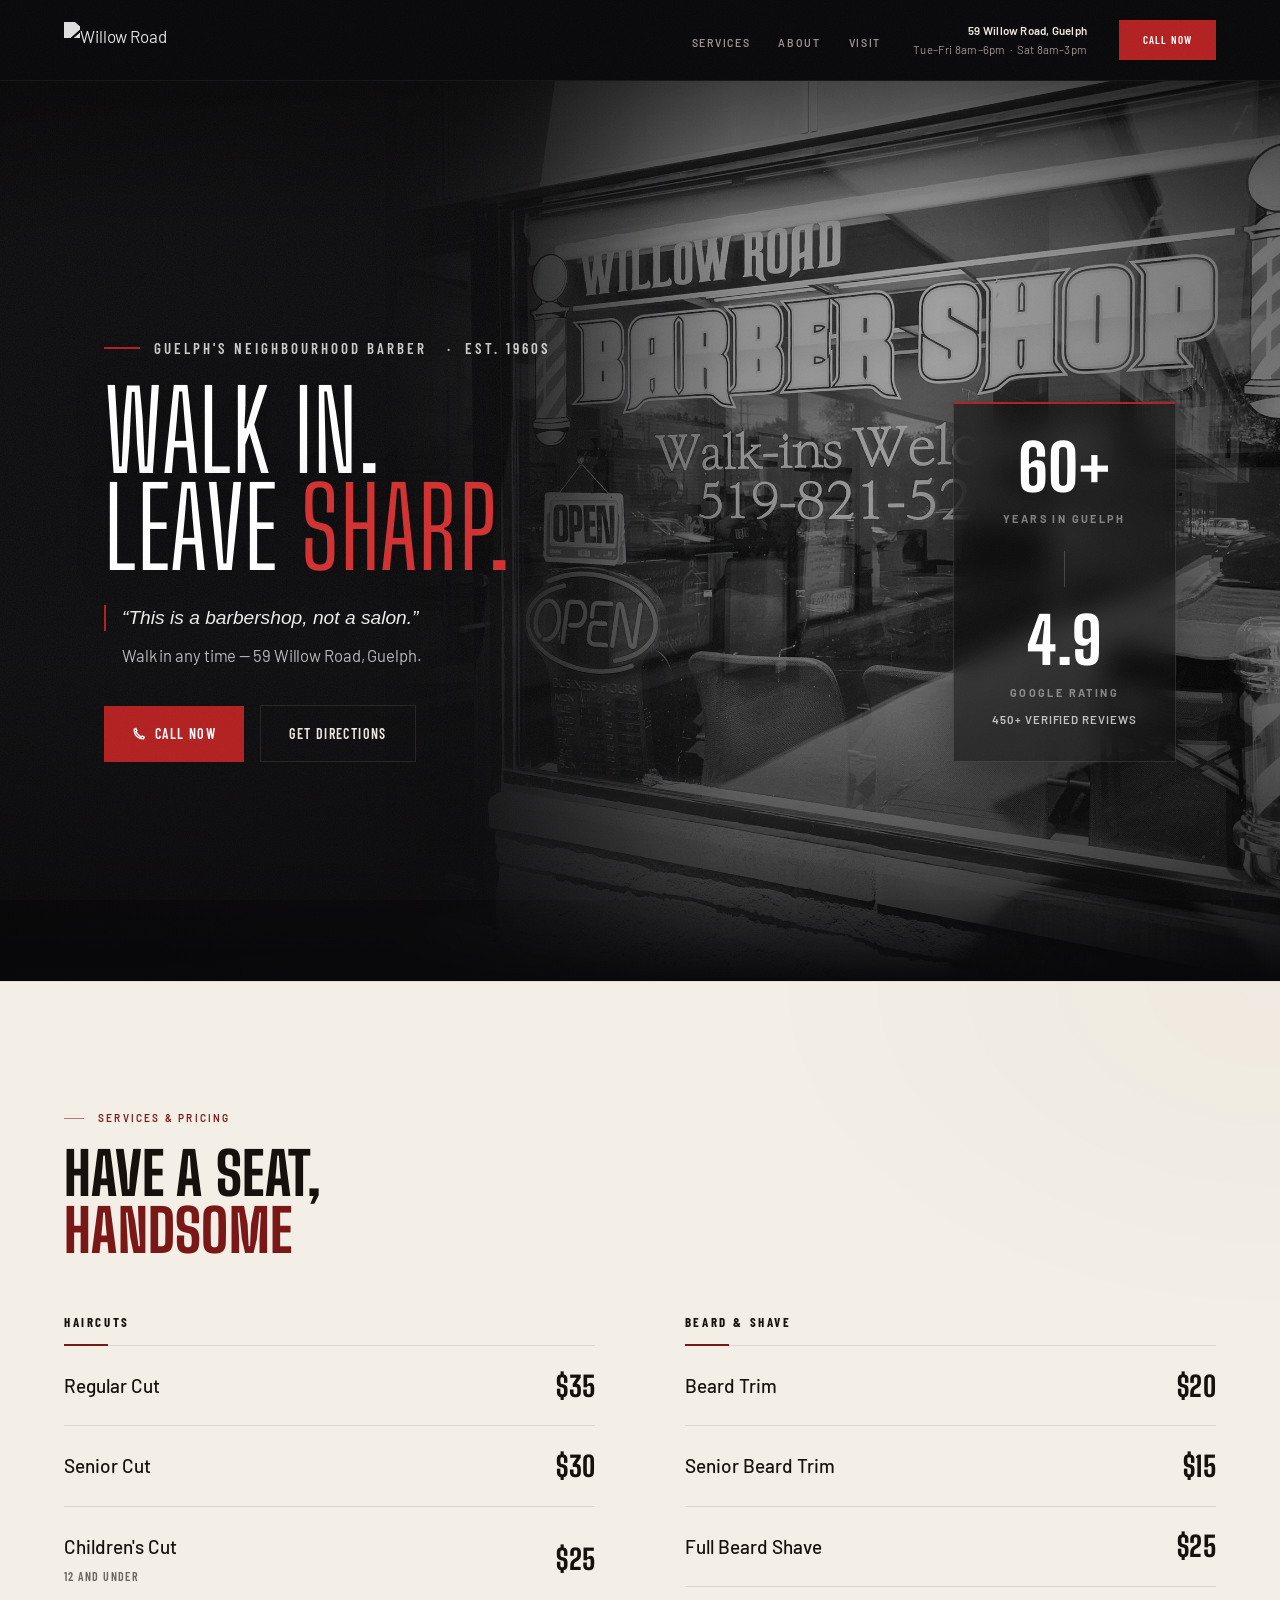
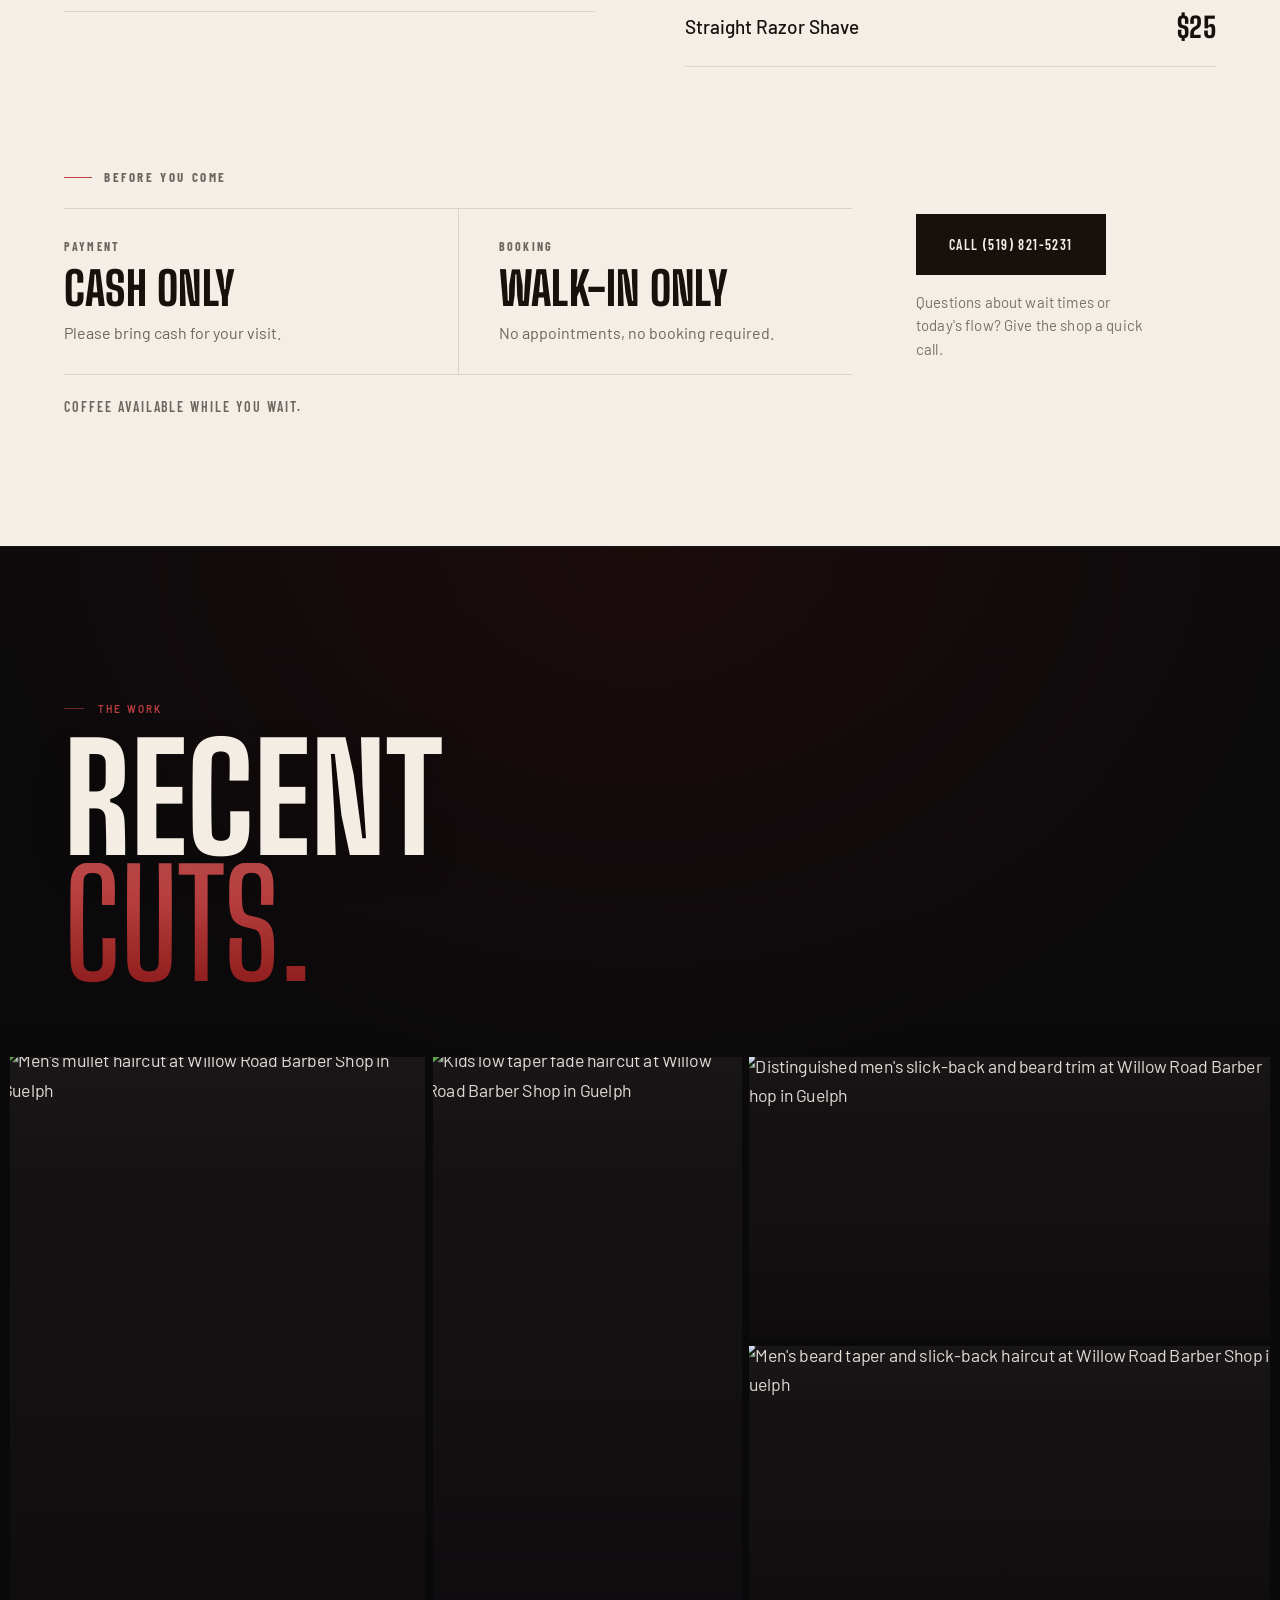
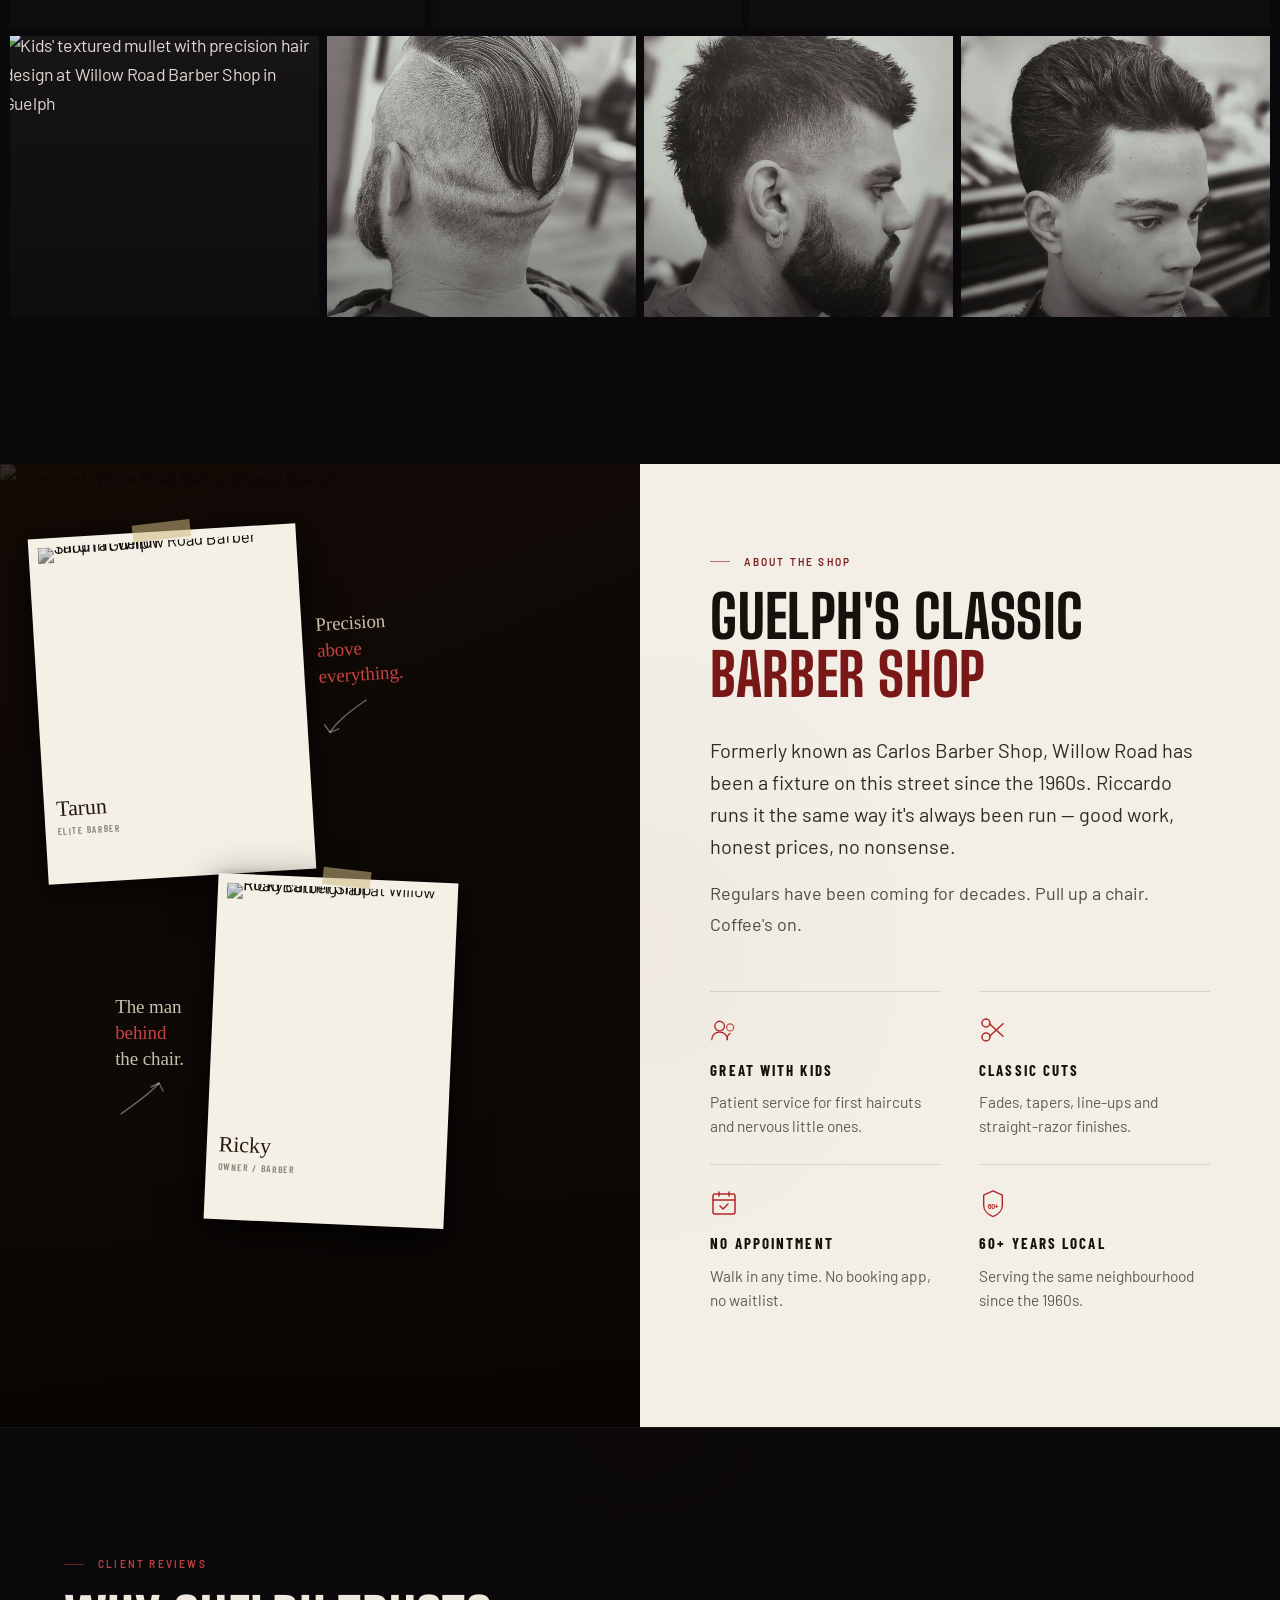
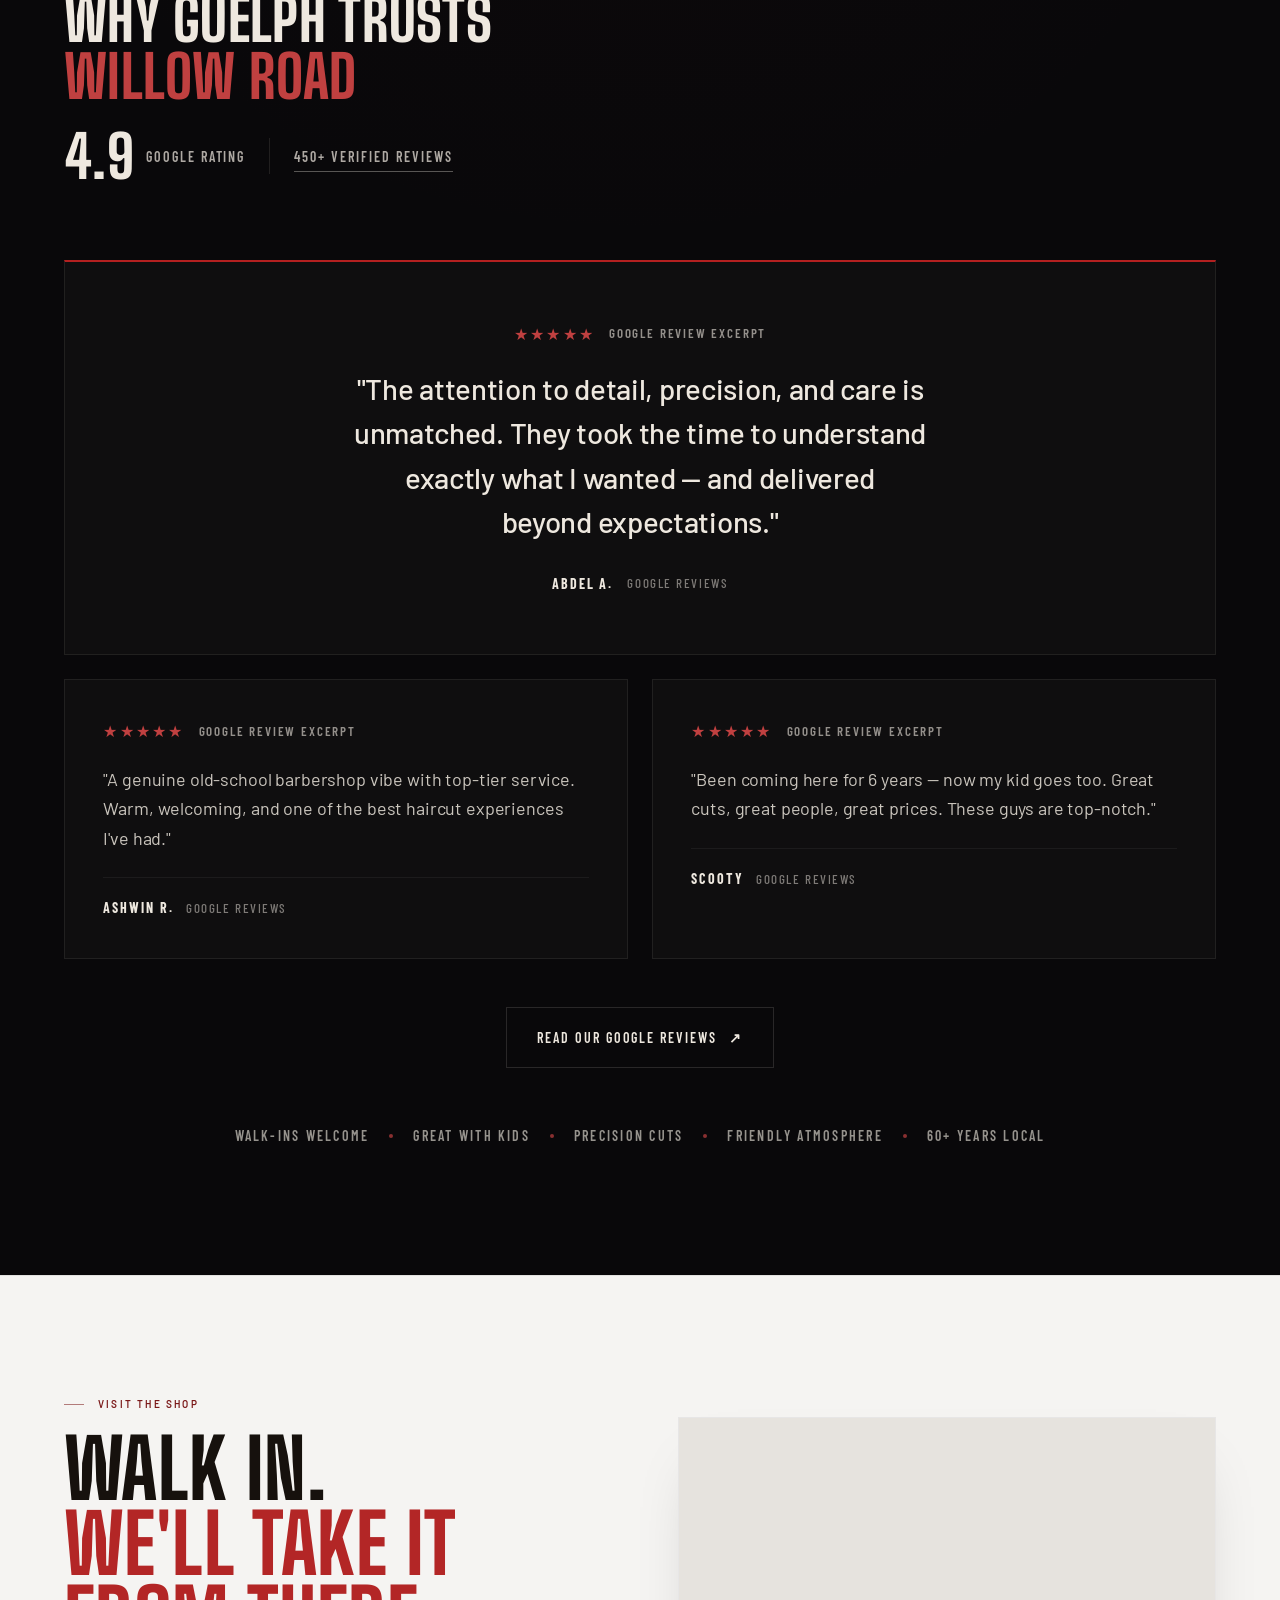
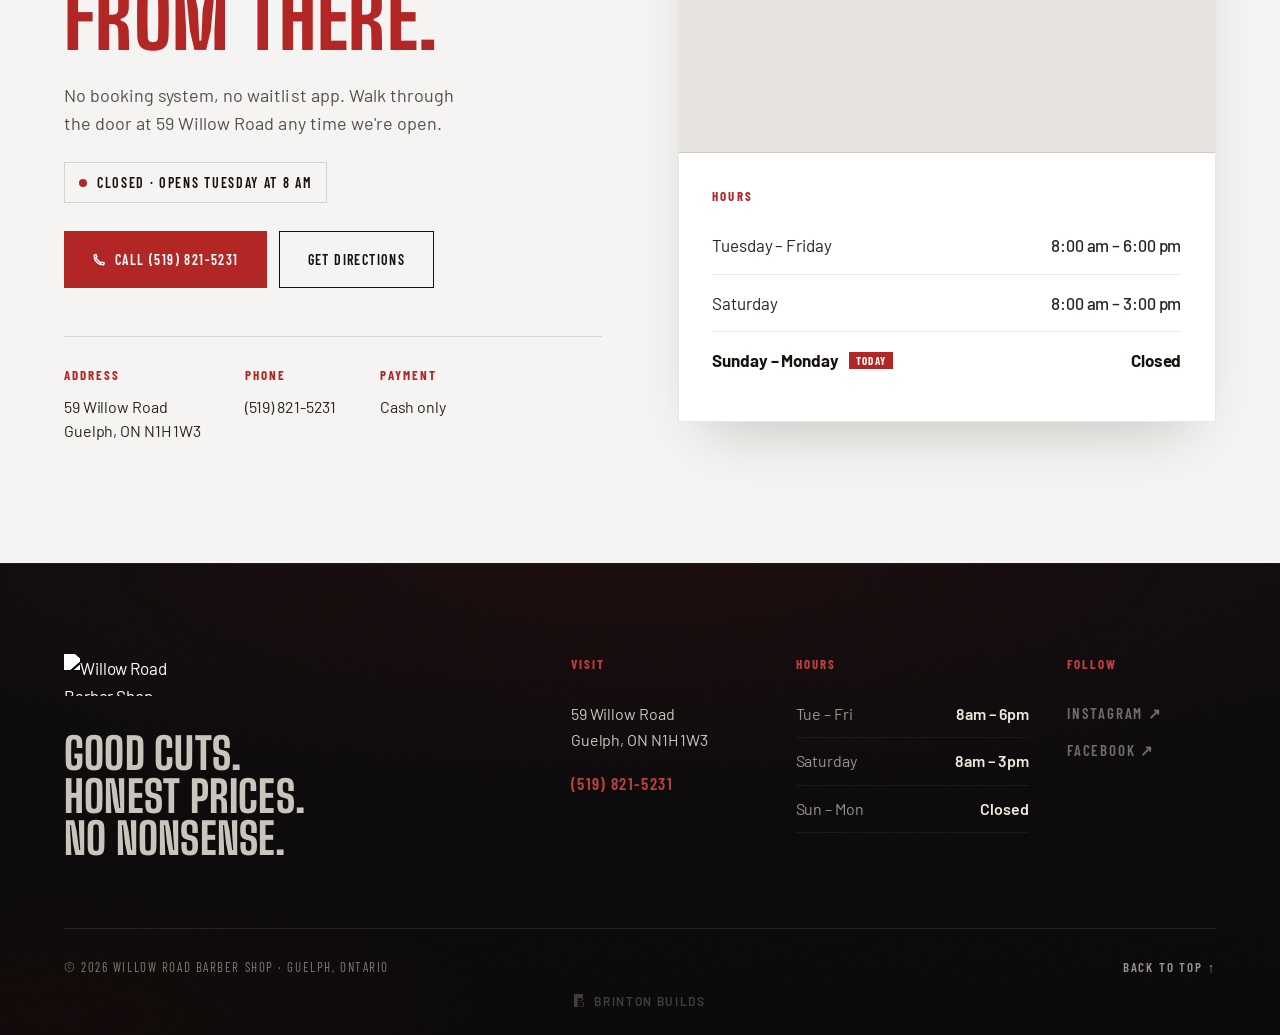
==== commit 90faa2d6: "Hero: live "Open now" badge and refined headline type - Green "Open now · until X" pill shown only d" ====
--- a/index.html
+++ b/index.html
@@ -59,7 +59,7 @@
   <link rel="preconnect" href="https://fonts.googleapis.com" />
   <link rel="preconnect" href="https://fonts.gstatic.com" crossorigin />
   <link href="https://fonts.googleapis.com/css2?family=Barlow:ital,wght@0,400;0,500;0,600;0,700;1,400&family=Barlow+Condensed:wght@500;600;700&family=Big+Shoulders+Display:wght@700;800;900&family=Permanent+Marker&display=swap" rel="stylesheet" />
-  <link rel="stylesheet" href="willow-v2.css?v=20260925" />
+  <link rel="stylesheet" href="willow-v2.css?v=20260925b" />
 
   <!-- ── Structured Data: LocalBusiness / BarberShop ─────────── -->
   <script type="application/ld+json">
@@ -288,15 +288,17 @@
   <div class="hero-content">
     <div class="hero-inner">
       <div class="hero-text">
-        <p class="hero-eyebrow">Guelph's neighbourhood barber &nbsp;·&nbsp; Est. 1960s</p>
+        <p class="hero-open" id="heroOpen" hidden>
+          <span class="hero-open-dot" aria-hidden="true"></span>
+          <span class="hero-open-text"></span>
+        </p>
+        <p class="hero-eyebrow">Guelph's neighbourhood barber<span class="hero-eyebrow-est">&nbsp;·&nbsp; Est. 1960s</span></p>
         <h1 class="hero-heading" id="hero-heading">
-          <span class="hero-line hero-line--1">Walk in</span>
-          <span class="hero-line hero-line--2">Leave <span class="accent">sharp</span></span>
+          <span class="hero-line hero-line--1">Walk in.</span>
+          <span class="hero-line hero-line--2">Leave <span class="accent">sharp.</span></span>
         </h1>
         <p class="hero-quote">&#8220;This is a barbershop, not a salon.&#8221;</p>
-        <p class="hero-sub">
-          Walk in any time — 59 Willow Road, Guelph.
-        </p>
+        <p class="hero-sub">Walk in any time &mdash; 59 Willow Road, Guelph.</p>
         <div class="hero-actions">
           <a href="tel:+15198215231" class="btn-primary">
             <svg width="14" height="14" viewBox="0 0 20 20" fill="none" stroke="currentColor" stroke-width="2" aria-hidden="true">
@@ -1068,45 +1070,68 @@
     var prefersReducedMotion = window.matchMedia &&
       window.matchMedia('(prefers-reduced-motion: reduce)').matches;
 
-    // ── Visit: live open/closed status (shop time, America/Toronto) ──
+    // ── Live open/closed status (shop time, America/Toronto) ──
+    // Drives the hero "Open now" badge and the Visit section badge + hours table.
+    // Keep `hours` in sync with the hours table in the Visit section.
     (function () {
-      var el = document.getElementById('visitStatus');
-      if (!el) return;
       // day index (0 = Sun) → [open hour, close hour]
       var hours = { 2: [8, 18], 3: [8, 18], 4: [8, 18], 5: [8, 18], 6: [8, 15] };
       var names = ['Sunday', 'Monday', 'Tuesday', 'Wednesday', 'Thursday', 'Friday', 'Saturday'];
       var fmt = function (h) { return (h > 12 ? h - 12 : h) + (h >= 12 ? ' pm' : ' am'); };
-      var parts;
-      try {
-        parts = new Intl.DateTimeFormat('en-US', {
-          timeZone: 'America/Toronto', weekday: 'short', hour: 'numeric', minute: 'numeric', hour12: false
-        }).formatToParts(new Date());
-      } catch (e) { return; }
-      var get = function (t) { return (parts.find(function (p) { return p.type === t; }) || {}).value; };
-      var day = ['Sun', 'Mon', 'Tue', 'Wed', 'Thu', 'Fri', 'Sat'].indexOf(get('weekday'));
-      var now = (parseInt(get('hour'), 10) % 24) + parseInt(get('minute'), 10) / 60;
-      if (day < 0) return;
-
-      var today = hours[day];
-      var open = today && now >= today[0] && now < today[1];
-      var text;
-      if (open) {
-        text = 'Open now · until ' + fmt(today[1]);
-      } else if (today && now < today[0]) {
-        text = 'Closed · opens today at ' + fmt(today[0]);
-      } else {
-        for (var i = 1; i <= 7; i++) {
-          var d = (day + i) % 7;
-          if (hours[d]) { text = 'Closed · opens ' + (i === 1 ? 'tomorrow' : names[d]) + ' at ' + fmt(hours[d][0]); break; }
+
+      function status() {
+        var parts;
+        try {
+          parts = new Intl.DateTimeFormat('en-US', {
+            timeZone: 'America/Toronto', weekday: 'short', hour: 'numeric', minute: 'numeric', hour12: false
+          }).formatToParts(new Date());
+        } catch (e) { return null; }
+        var get = function (t) { return (parts.find(function (p) { return p.type === t; }) || {}).value; };
+        var day = ['Sun', 'Mon', 'Tue', 'Wed', 'Thu', 'Fri', 'Sat'].indexOf(get('weekday'));
+        if (day < 0) return null;
+        var now = (parseInt(get('hour'), 10) % 24) + parseInt(get('minute'), 10) / 60;
+        var today = hours[day];
+        var open = !!(today && now >= today[0] && now < today[1]);
+        var text;
+        if (open) {
+          text = 'Open now · until ' + fmt(today[1]);
+        } else if (today && now < today[0]) {
+          text = 'Closed · opens today at ' + fmt(today[0]);
+        } else {
+          for (var i = 1; i <= 7; i++) {
+            var d = (day + i) % 7;
+            if (hours[d]) { text = 'Closed · opens ' + (i === 1 ? 'tomorrow' : names[d]) + ' at ' + fmt(hours[d][0]); break; }
+          }
         }
+        return { day: day, open: open, text: text };
       }
-      el.querySelector('.visit-status-text').textContent = text;
-      el.classList.add(open ? 'is-open' : 'is-closed');
-      el.hidden = false;
-
-      document.querySelectorAll('.visit-hours-table tr[data-days]').forEach(function (row) {
-        if (row.getAttribute('data-days').split(',').indexOf(String(day)) > -1) row.classList.add('is-today');
-      });
+
+      function render() {
+        var st = status();
+        if (!st) return;
+
+        // Hero: only shown while the shop is open
+        var hero = document.getElementById('heroOpen');
+        if (hero) {
+          hero.querySelector('.hero-open-text').textContent = st.open ? st.text : '';
+          hero.hidden = !st.open;
+        }
+
+        // Visit section: always shown, open or closed
+        var visit = document.getElementById('visitStatus');
+        if (visit) {
+          visit.querySelector('.visit-status-text').textContent = st.text;
+          visit.classList.toggle('is-open', st.open);
+          visit.classList.toggle('is-closed', !st.open);
+          visit.hidden = false;
+        }
+        document.querySelectorAll('.visit-hours-table tr[data-days]').forEach(function (row) {
+          row.classList.toggle('is-today', row.getAttribute('data-days').split(',').indexOf(String(st.day)) > -1);
+        });
+      }
+
+      render();
+      setInterval(render, 60000);
     })();
 
     // ── Hero background ken-burns ─────────────────────────────
--- a/willow-v2.css
+++ b/willow-v2.css
@@ -4130,3 +4130,114 @@
     font-size: 15px;
   }
 }
+
+/* ============================================
+   HERO TEXT — v4 (open badge, type hierarchy)
+   ============================================ */
+@keyframes hero-open-pulse {
+  0%   { box-shadow: 0 0 0 0 rgba(74, 222, 128, 0.55); }
+  70%  { box-shadow: 0 0 0 9px rgba(74, 222, 128, 0); }
+  100% { box-shadow: 0 0 0 0 rgba(74, 222, 128, 0); }
+}
+
+/* Live "Open now" pill — only rendered while the shop is open */
+.hero-open {
+  display: inline-flex;
+  align-items: center;
+  gap: 10px;
+  margin: 0 0 22px;
+  padding: 8px 16px 8px 13px;
+  background: rgba(9, 8, 10, 0.55);
+  -webkit-backdrop-filter: blur(10px);
+          backdrop-filter: blur(10px);
+  border: 1px solid rgba(74, 222, 128, 0.35);
+  border-radius: 999px;
+  font-family: var(--font-button);
+  font-size: 14px;
+  font-weight: 600;
+  letter-spacing: 0.14em;
+  text-transform: uppercase;
+  color: #eafbef;
+  opacity: 0;
+  animation: hero-fade-in 0.6s ease 0.05s forwards;
+}
+.hero-open[hidden] { display: none; }
+.hero-open-dot {
+  width: 8px;
+  height: 8px;
+  border-radius: 50%;
+  background: #4ade80;
+  animation: hero-open-pulse 2.2s ease-out infinite;
+}
+
+/* Eyebrow — red rule + condensed caps */
+.hero .hero-eyebrow {
+  display: flex;
+  align-items: center;
+  gap: 14px;
+  font-family: var(--font-button);
+  font-size: 15px;
+  font-weight: 600;
+  letter-spacing: 0.2em;
+  color: rgba(255, 255, 255, 0.78);
+  margin: 0 0 22px;
+}
+.hero .hero-eyebrow::before {
+  content: '';
+  width: 36px;
+  height: 2px;
+  background: var(--accent);
+  flex-shrink: 0;
+}
+
+/* Headline — bigger, tighter, both lines full strength */
+.hero .hero-heading {
+  font-size: clamp(64px, 8.6vw, 128px);
+  line-height: 0.88;
+  letter-spacing: 0.005em;
+  margin: 0 0 28px;
+  text-shadow: 0 2px 30px rgba(0, 0, 0, 0.35);
+}
+.hero .hero-line--1 { color: #fff; }
+.hero .hero-heading .accent { color: #d23131; }
+
+/* Quote — a statement, not a whisper */
+.hero .hero-quote {
+  font-family: var(--font-ui);
+  font-size: clamp(18px, 1.5vw, 21px);
+  font-style: italic;
+  font-weight: 500;
+  letter-spacing: 0;
+  line-height: 1.4;
+  color: rgba(255, 255, 255, 0.92);
+  margin: 0 0 12px;
+  padding-left: 16px;
+  border-left: 2px solid var(--accent);
+  opacity: 0;
+  animation: hero-fade-up 0.65s cubic-bezier(0.22, 1, 0.36, 1) 0.7s forwards;
+}
+.hero .hero-sub {
+  font-family: var(--font-ui);
+  font-size: clamp(16px, 1.3vw, 18px);
+  line-height: 1.55;
+  color: rgba(255, 255, 255, 0.7);
+  margin: 0 0 36px;
+  padding-left: 18px;
+}
+.hero .hero-actions .btn-primary,
+.hero .hero-actions .btn-ghost {
+  font-size: 14px;
+  min-height: 56px;
+  padding: 16px 28px;
+}
+
+@media (max-width: 600px) {
+  .hero-open { font-size: 13px; margin-bottom: 18px; }
+  .hero .hero-eyebrow { font-size: 13px; letter-spacing: 0.16em; gap: 10px; }
+  .hero .hero-eyebrow::before { width: 24px; }
+  .hero-eyebrow-est { display: none; }
+  .hero .hero-heading { font-size: clamp(56px, 17vw, 76px); margin-bottom: 22px; }
+}
+@media (prefers-reduced-motion: reduce) {
+  .hero-open-dot { animation: none; }
+}
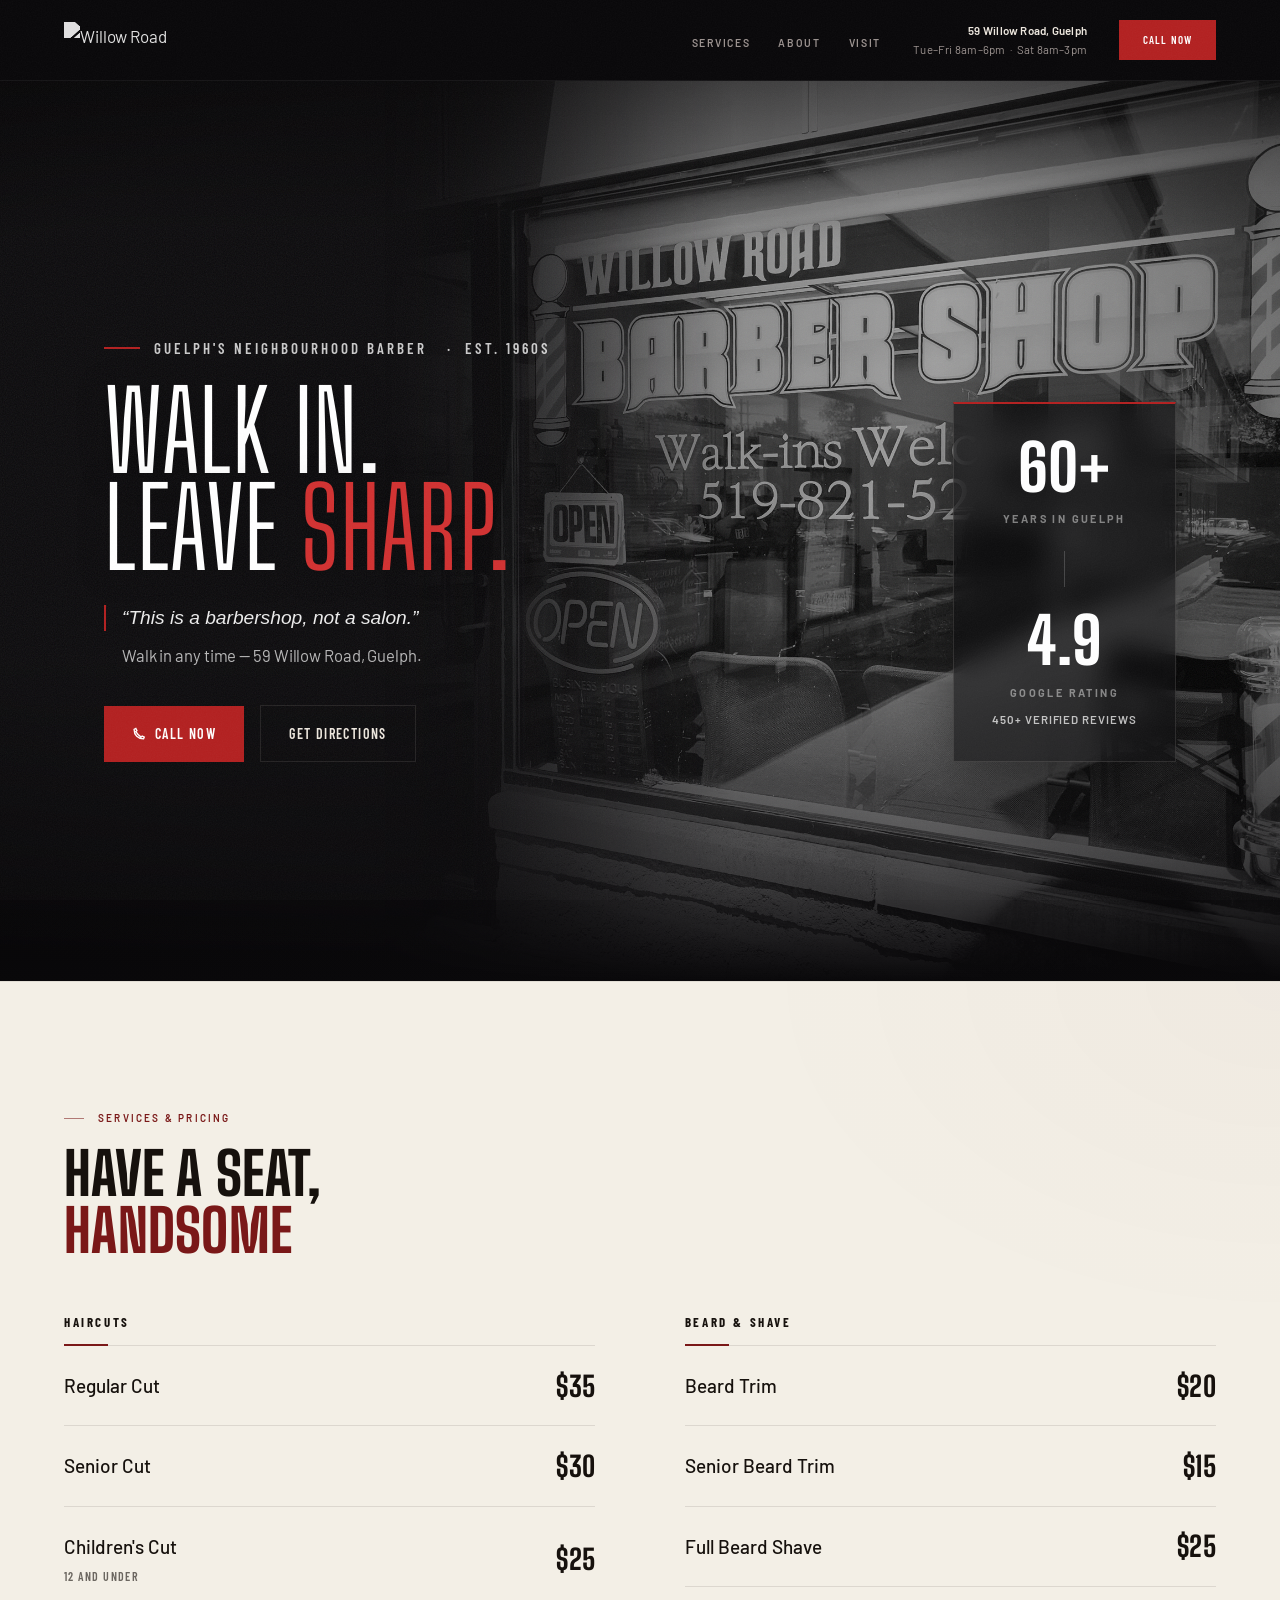
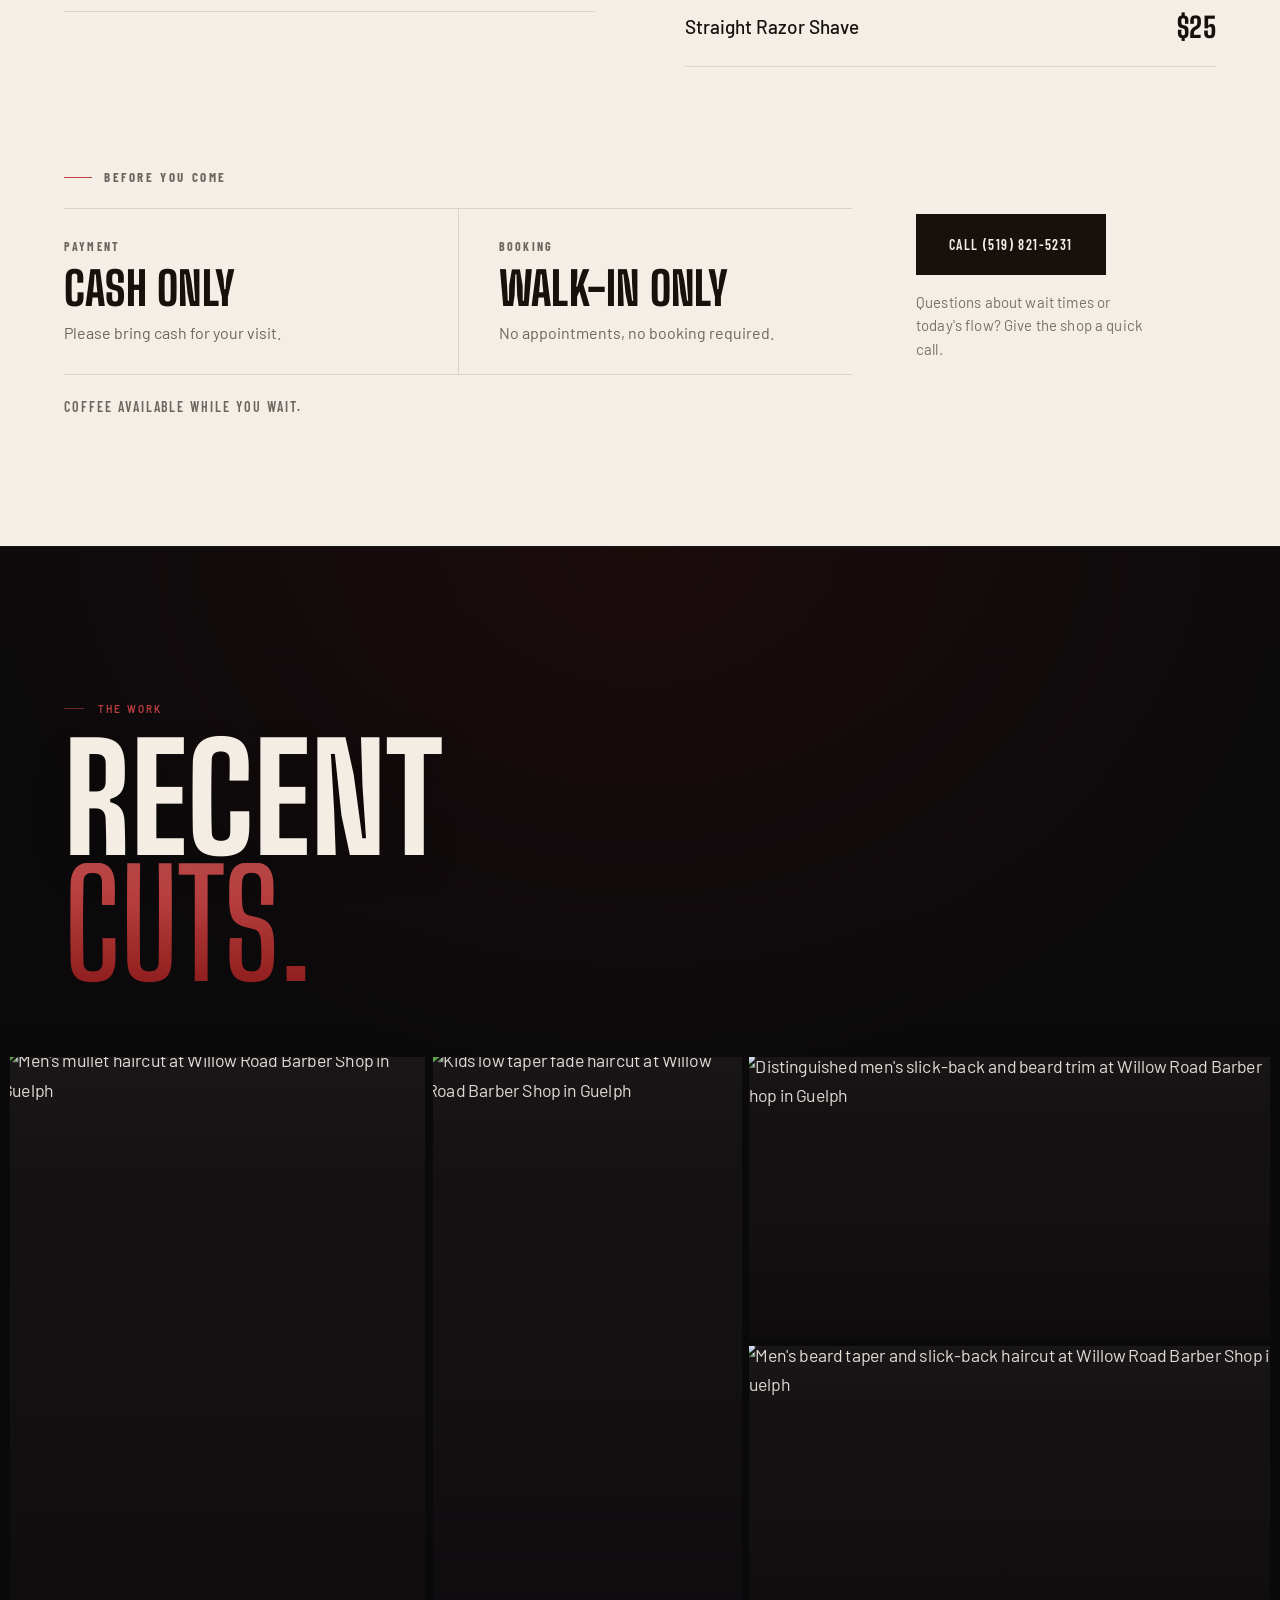
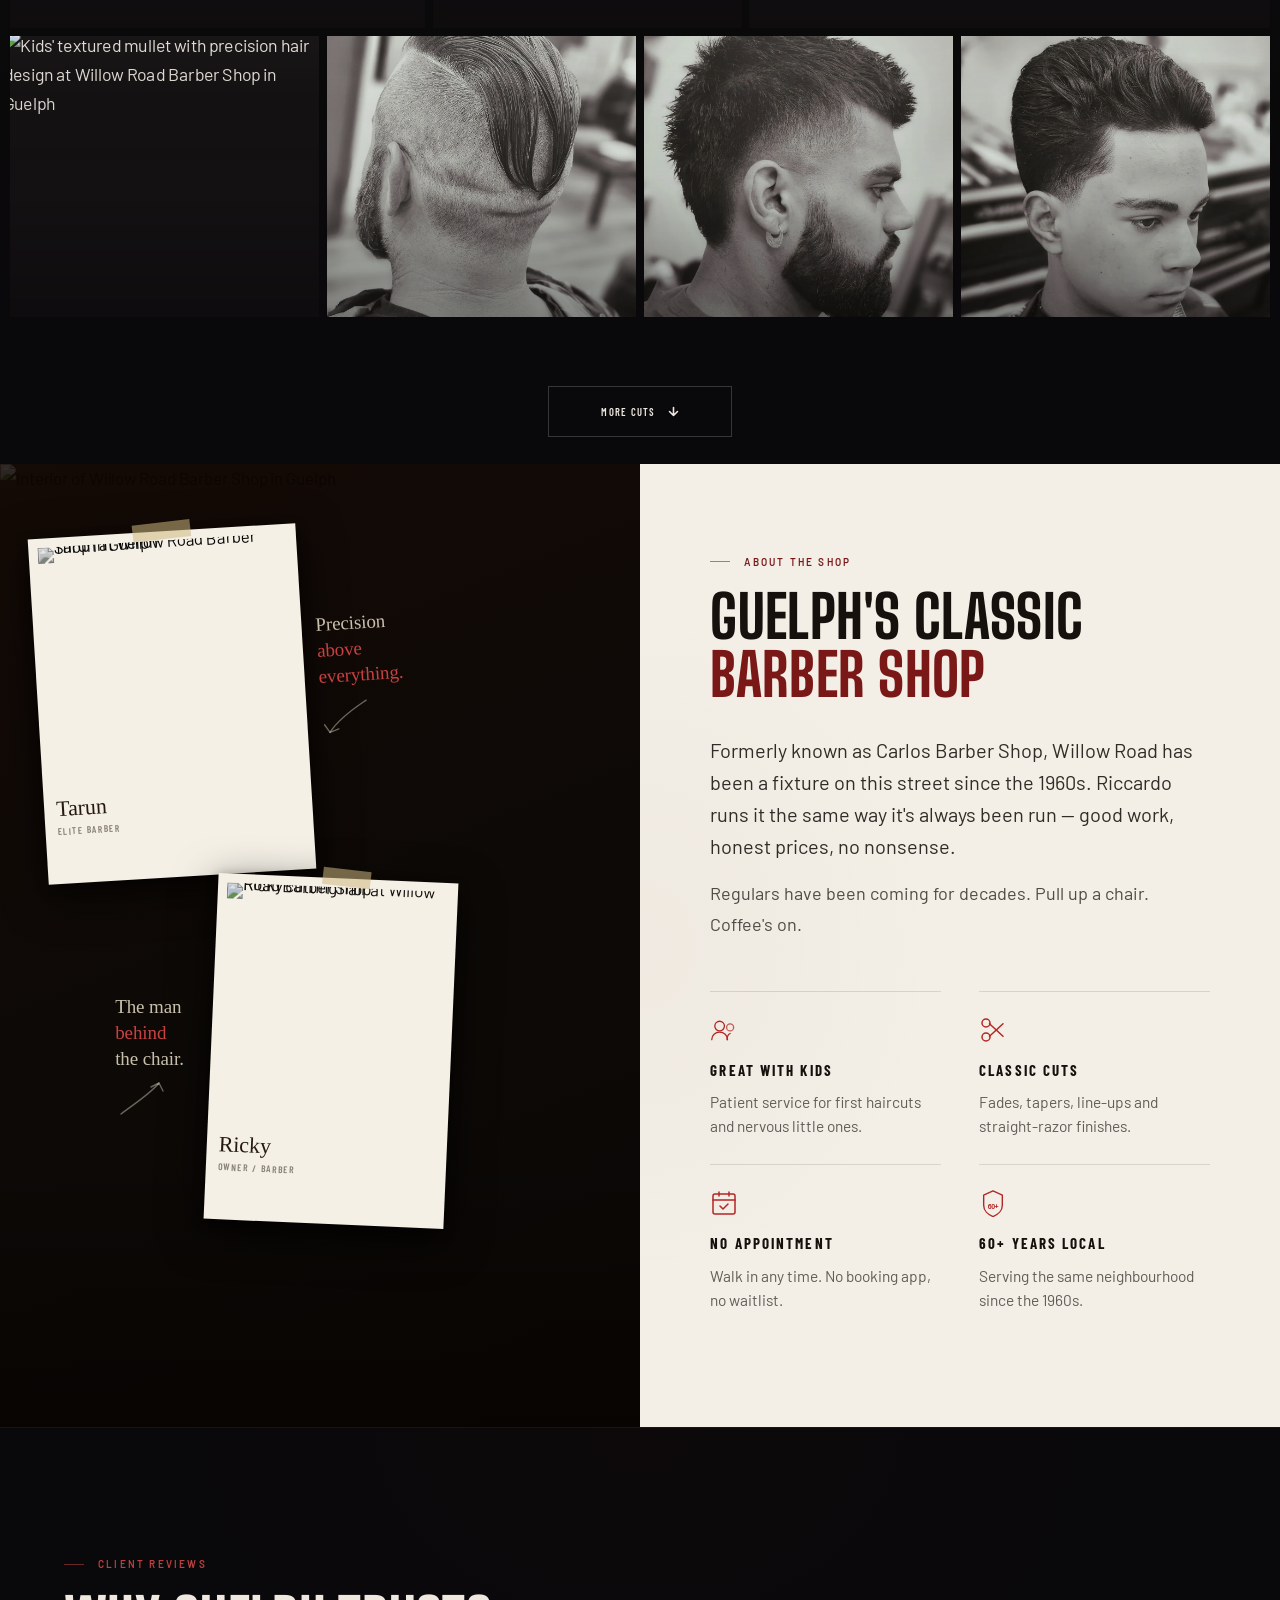
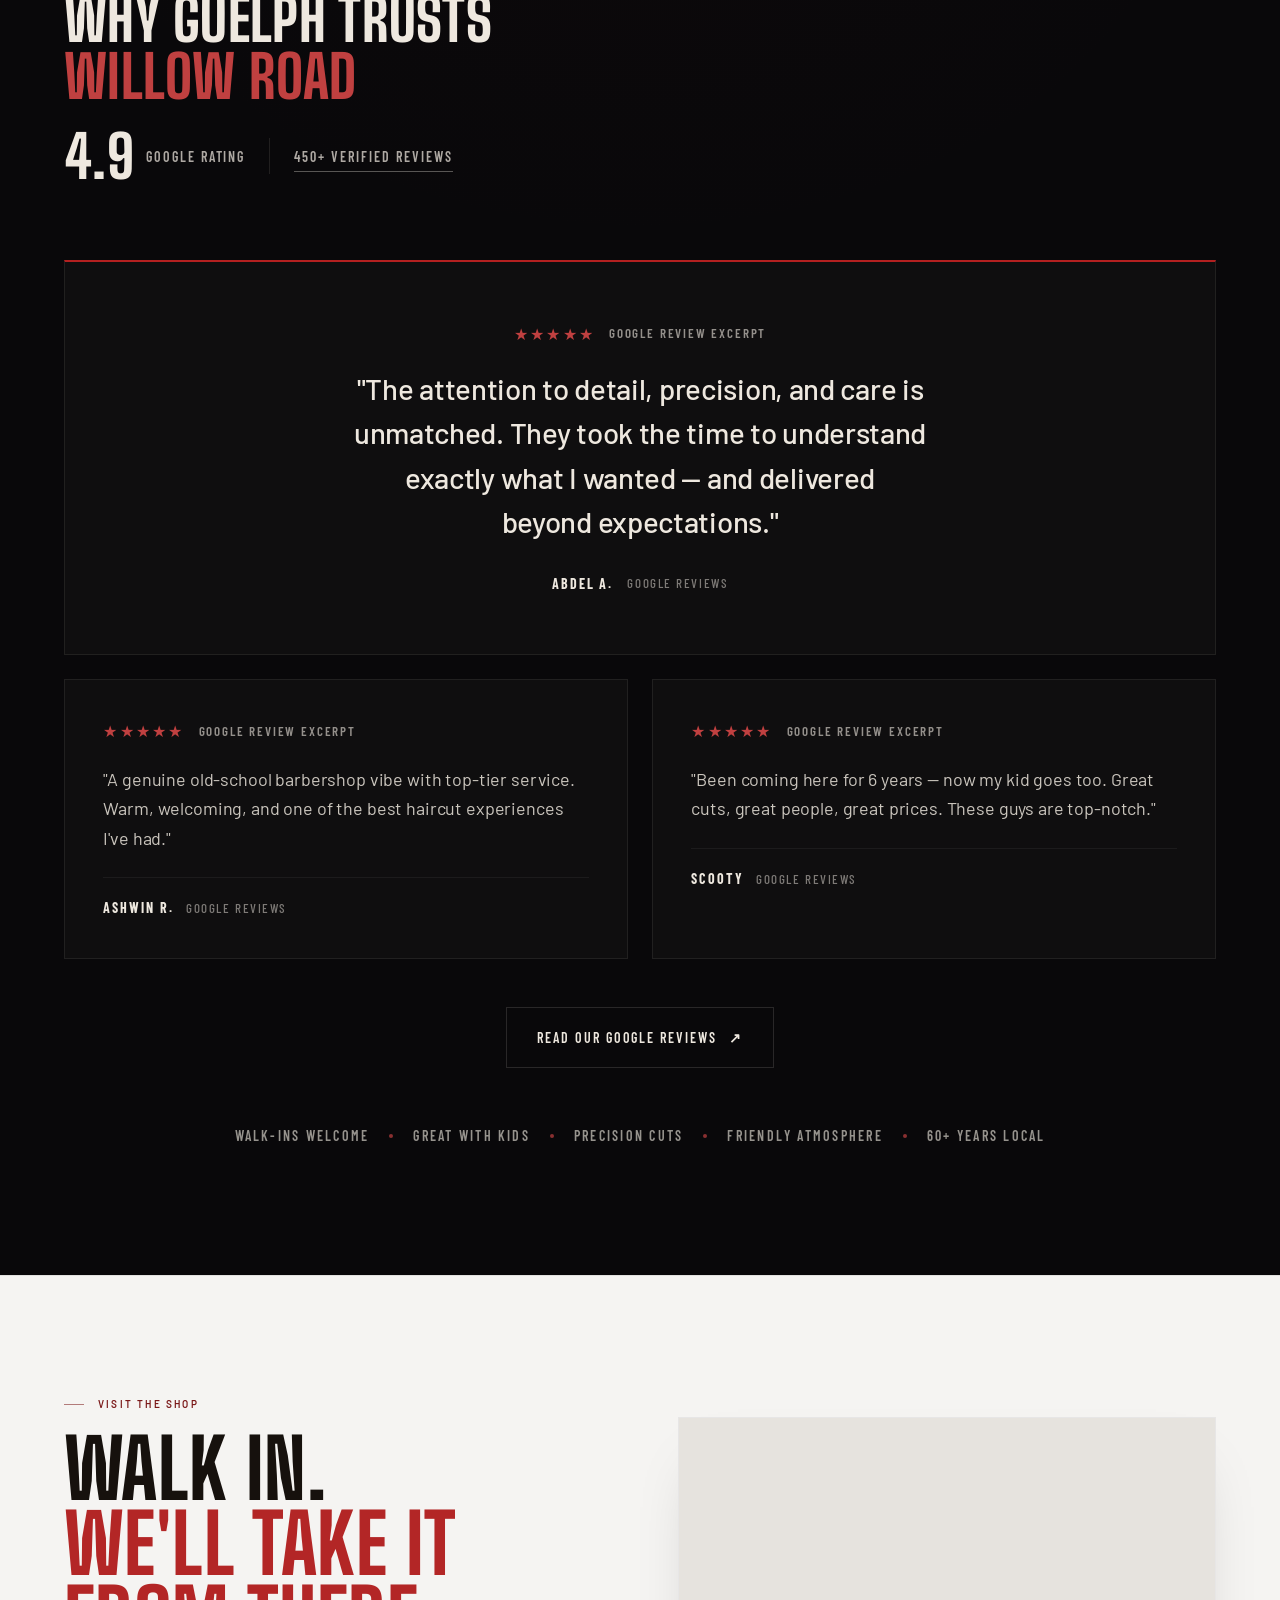
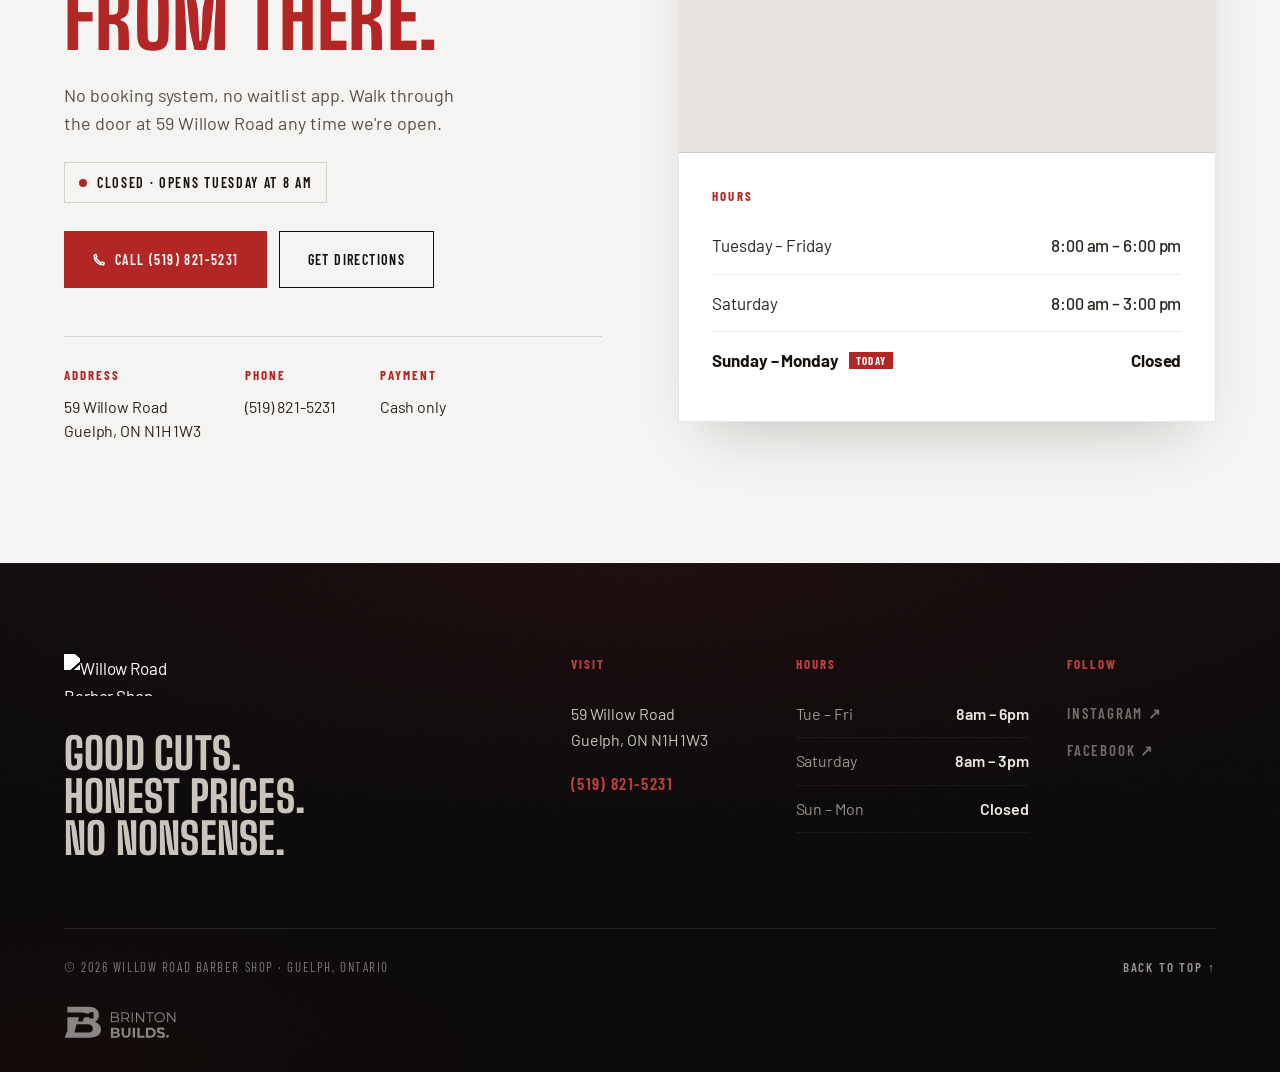
==== commit 5fa67fee: "Add Brinton Builds footer credit Inline SVG logo at the bottom of the footer: monochrome at 50% opac" ====
--- a/index.html
+++ b/index.html
@@ -59,7 +59,7 @@
   <link rel="preconnect" href="https://fonts.googleapis.com" />
   <link rel="preconnect" href="https://fonts.gstatic.com" crossorigin />
   <link href="https://fonts.googleapis.com/css2?family=Barlow:ital,wght@0,400;0,500;0,600;0,700;1,400&family=Barlow+Condensed:wght@500;600;700&family=Big+Shoulders+Display:wght@700;800;900&family=Permanent+Marker&display=swap" rel="stylesheet" />
-  <link rel="stylesheet" href="willow-v2.css?v=20260925b" />
+  <link rel="stylesheet" href="willow-v2.css?v=20261116" />
 
   <!-- ── Structured Data: LocalBusiness / BarberShop ─────────── -->
   <script type="application/ld+json">
@@ -1018,26 +1018,13 @@
       </div>
 
     </div>
+
+    <!-- Brinton Builds credit -->
+    <div class="bb-credit-row">
+    <a class="bb-credit" href="https://brintonbuilds.ca/?utm_source=willowroadbarber.ca&amp;utm_medium=footer-credit" target="_blank" rel="noopener" aria-label="Website by Brinton Builds (opens in a new tab)"><svg viewBox="6 8 390 117" width="112" height="34" aria-hidden="true" focusable="false"><path class="bb-credit__mark" d="M54,61.6h15.4c.7,0,2.1-.2,2.4-.9,1.2-3.8,1.4-7.7,3.2-11.3,1.1-1.3,3.6-2.8,5.4-2.8h14.1c-.1,1.6-.2,2.7.3,4h14.2s0-19.7,0-19.7c0-1-.7-1.6-1.7-1.6h-11.2c-.8,0-1.3.6-1.3,1.3v2.5c0,0-11.5,0-11.5,0-1.6,0-2.9-.7-4.2-1.4-2.6-1.4-5.4-1.6-8.4-1.8H17.8s0-19.6,0-19.6h76.9c16.7,1.1,29.5,6.8,32.6,24.2,1.3,12.4-1.9,21.2-12.7,27.7,11.9,5.6,20.6,14.4,20.4,27.7-.2,12.7-7.9,21-19.7,24.9-5.5,1.8-10.9,2.9-16.9,2.9H8c0,0,9.8-23.3,9.8-23.3v-47.7c0,0,37.6,0,37.6,0,.8,0,1.5.3,1.8.7.5.5.6,1.4.4,2.2l-3.5,12.4ZM106.3,88c.6-4.9-.6-10.1-4.7-12.8-3.8-2.5-8-3.4-12.6-4h-39s-7.4,28.4-7.4,28.4h43.3c9.1-.2,19.2-1.9,20.4-11.6Z"/><path class="bb-credit__word" d="M198,54.6c0,5.8-4.3,9.2-12.9,9.2h-15.8V29.4h14.8c7.6,0,12.1,3.2,12.1,8.8s-2.1,6.5-5.3,7.8c4.4,1,7.1,3.9,7.1,8.5ZM172.9,32.4v12.5h10.9c5.5,0,8.7-2.1,8.7-6.2s-3.2-6.2-8.7-6.2h-10.9ZM194.3,54.3c0-4.5-3.3-6.4-9.3-6.4h-12.1v12.9h12.1c6,0,9.3-2,9.3-6.5ZM229.7,63.7l-7.8-11c-.9,0-1.8.1-2.7.1h-9.2v10.9h-3.6V29.4h12.9c8.7,0,14,4.4,14,11.8s-2.8,9.2-7.9,10.8l8.4,11.8h-4ZM229.5,41.2c0-5.5-3.6-8.6-10.5-8.6h-9.1v17.2h9.1c6.9,0,10.5-3.2,10.5-8.6ZM241.7,29.4h3.6v34.3h-3.6V29.4ZM285.2,29.4v34.3h-3l-22.1-27.9v27.9h-3.6V29.4h3l22.1,27.9v-27.9h3.6ZM303.1,32.5h-12.1v-3.1h27.8v3.1h-12.1v31.2h-3.6v-31.2ZM321,46.6c0-10,7.7-17.5,18.1-17.5s18,7.4,18,17.5-7.7,17.5-18,17.5-18.1-7.5-18.1-17.5ZM353.5,46.6c0-8.2-6.1-14.2-14.4-14.2s-14.5,6-14.5,14.2,6.2,14.2,14.5,14.2,14.4-6,14.4-14.2ZM393.9,29.4v34.3h-3l-22.1-27.9v27.9h-3.6V29.4h3l22.1,27.9v-27.9h3.6ZM200.8,108.1c0,5.9-4.7,9.4-13.7,9.4h-17.8v-34.3h16.8c8.6,0,13,3.6,13,8.9s-1.8,6.1-4.6,7.6c3.8,1.2,6.3,4.2,6.3,8.5ZM177.2,89.1v8.1h7.9c3.9,0,6-1.4,6-4.1s-2.1-4-6-4h-7.9ZM192.8,107.3c0-2.9-2.2-4.3-6.3-4.3h-9.3v8.5h9.3c4.1,0,6.3-1.3,6.3-4.2ZM206.5,102.4v-19.2h7.9v18.9c0,6.5,2.8,9.2,7.7,9.2s7.7-2.7,7.7-9.2v-18.9h7.8v19.2c0,10.1-5.8,15.7-15.5,15.7s-15.5-5.6-15.5-15.7ZM245.5,83.1h7.9v34.3h-7.9v-34.3ZM261.5,83.1h7.9v27.9h17.2v6.5h-25.2v-34.3ZM291.2,83.1h15.6c11.2,0,18.9,6.8,18.9,17.2s-7.7,17.2-18.9,17.2h-15.6v-34.3ZM306.4,110.9c6.8,0,11.3-4.1,11.3-10.6s-4.5-10.6-11.3-10.6h-7.3v21.3h7.3ZM329,114.1l2.7-6c2.9,2.1,7.2,3.6,11.3,3.6s6.6-1.6,6.6-3.7c0-6.4-20-2-20-14.8s4.7-10.7,14.5-10.7,8.7,1,11.9,3l-2.5,6c-3.2-1.8-6.5-2.7-9.5-2.7-4.7,0-6.5,1.8-6.5,3.9,0,6.3,20,2,20,14.6s-4.8,10.6-14.6,10.6-10.9-1.6-14-4ZM361.6,113c0-2.8,2.1-4.7,4.8-4.7s4.8,1.9,4.8,4.7-2.1,4.8-4.8,4.8-4.8-2-4.8-4.8Z"/></svg></a>
+    </div>
   </div>
 
-  <!-- Brinton Builds credit -->
-  <div class="bb-credit">
-    <a href="https://brintonbuilds.ca" target="_blank" rel="noopener noreferrer"
-       class="bb-credit-link" aria-label="Website by Brinton Builds">
-      <span class="bb-credit-mark" aria-hidden="true">
-        <svg viewBox="0 0 24 28" fill="currentColor" xmlns="http://www.w3.org/2000/svg">
-          <path fill-rule="evenodd" clip-rule="evenodd"
-            d="M0 0h7v28H0z
-               M7 0h12v8H7z
-               M7 8h9c6 0 6 7 0 7H7z
-               M7 17h10c7 0 7 11 0 11H7z
-               M8 9h7c4 0 4 5 0 5H8z
-               M8 18h8c5 0 5 9 0 9H8z"/>
-        </svg>
-      </span>
-      <span class="bb-credit-text">Brinton Builds</span>
-    </a>
-  </div>
 
 </footer>
 
--- a/willow-v2.css
+++ b/willow-v2.css
@@ -1727,13 +1727,6 @@
   text-align: left;
 }
 
-/* ── BB Credit — override standalone styles when inline ── */
-.site-footer .bb-credit {
-  margin-top: 22px;
-  padding: 0;
-  border-top: none;
-}
-
 /* ── Responsive ─────────────────────────── */
 @media (max-width: 900px) {
   .footer-columns {
@@ -2111,68 +2104,6 @@
   .gallery-more-icon { transition: none; }
 }
 
-/* ============================================
-   BRINTON BUILDS CREDIT  — reusable component
-   Copy this block + the HTML markup to any
-   Brinton Builds site to add the credit.
-   ============================================ */
-.bb-credit {
-  margin-top: 8px;
-  padding: 14px var(--pad-x, clamp(24px,5vw,80px)) 22px;
-  border-top: 1px solid var(--border, rgba(238,232,223,0.055));
-  display: flex;
-  justify-content: center;
-  align-items: center;
-}
-
-.bb-credit-link {
-  display: inline-flex;
-  align-items: center;
-  gap: 9px;
-  color: rgba(238, 232, 223, 0.24);
-  text-decoration: none;
-  transition: color 0.32s ease;
-}
-
-.bb-credit-link:hover {
-  color: #c86828;
-}
-
-.bb-credit-link:focus-visible {
-  outline: 1px solid rgba(200, 104, 40, 0.48);
-  outline-offset: 5px;
-  color: #c86828;
-}
-
-.bb-credit-mark {
-  display: flex;
-  align-items: center;
-  flex-shrink: 0;
-  transition: transform 0.32s cubic-bezier(0.22, 1, 0.36, 1);
-}
-
-.bb-credit-mark svg {
-  display: block;
-  width: auto;
-  height: 13px;
-}
-
-.bb-credit-link:hover .bb-credit-mark {
-  transform: translateY(-1px);
-}
-
-.bb-credit-text {
-  font-family: var(--font-sans);
-  font-size: 9.5px;
-  font-weight: 600;
-  letter-spacing: 0.22em;
-  text-transform: uppercase;
-  line-height: 1;
-}
-
-@media (max-width: 480px) {
-  .bb-credit { padding-bottom: 18px; }
-}
 
 /* ============================================
    TESTIMONIALS — Premium Social Proof
@@ -3421,8 +3352,7 @@
 }
 
 /* Lift all content above grain */
-.site-footer > .container,
-.site-footer > .bb-credit {
+.site-footer > .container {
   position: relative;
   z-index: 1;
 }
@@ -3495,14 +3425,6 @@
   padding-top: clamp(20px, 2.5vw, 30px);
   border-top: 1px solid rgba(238,232,223,0.06);
   padding-bottom: 0;
-}
-
-/* BB credit — subtler, sits cleanly at the base */
-.site-footer .bb-credit {
-  margin-top: 0;
-  padding-top: 16px;
-  padding-bottom: clamp(20px, 3vw, 28px);
-  border-top: none;
 }
 
 /* Tablet: info collapses to 2 columns */
@@ -4112,11 +4034,6 @@
 }
 .footer-top-link:hover { color: var(--fg); }
 
-.site-footer .bb-credit-text {
-  font-size: 12px;
-  letter-spacing: 0.14em;
-}
-
 @media (max-width: 980px) {
   .site-footer .footer-main { grid-template-columns: 1fr; }
 }
@@ -4241,3 +4158,28 @@
 @media (prefers-reduced-motion: reduce) {
   .hero-open-dot { animation: none; }
 }
+
+/* ===== Brinton Builds credit: monochrome at rest, B mark turns red on hover/focus ===== */
+.bb-credit-row { display: flex; padding-block: 28px 32px; }
+.bb-credit {
+  --bb-ink: #ffffff;   /* wordmark colour on dark footers */
+  --bb-red: #e23d26;   /* brand red, shown on hover */
+  display: inline-block;
+  width: 112px;
+  line-height: 0;
+  opacity: .5;
+  border-radius: 2px;
+  transition: opacity .3s ease;
+}
+.bb-credit--on-light { --bb-ink: #1a1a1a; }
+.bb-credit svg { display: block; width: 100%; height: auto; }
+.bb-credit__word { fill: var(--bb-ink); }
+.bb-credit__mark { fill: var(--bb-ink); transition: fill .3s ease; }
+.bb-credit:hover,
+.bb-credit:focus-visible { opacity: 1; }
+.bb-credit:hover .bb-credit__mark,
+.bb-credit:focus-visible .bb-credit__mark { fill: var(--bb-red); }
+.bb-credit:focus-visible { outline: 2px solid var(--bb-ink); outline-offset: 6px; }
+@media (prefers-reduced-motion: reduce) {
+  .bb-credit, .bb-credit__mark { transition: none; }
+}
